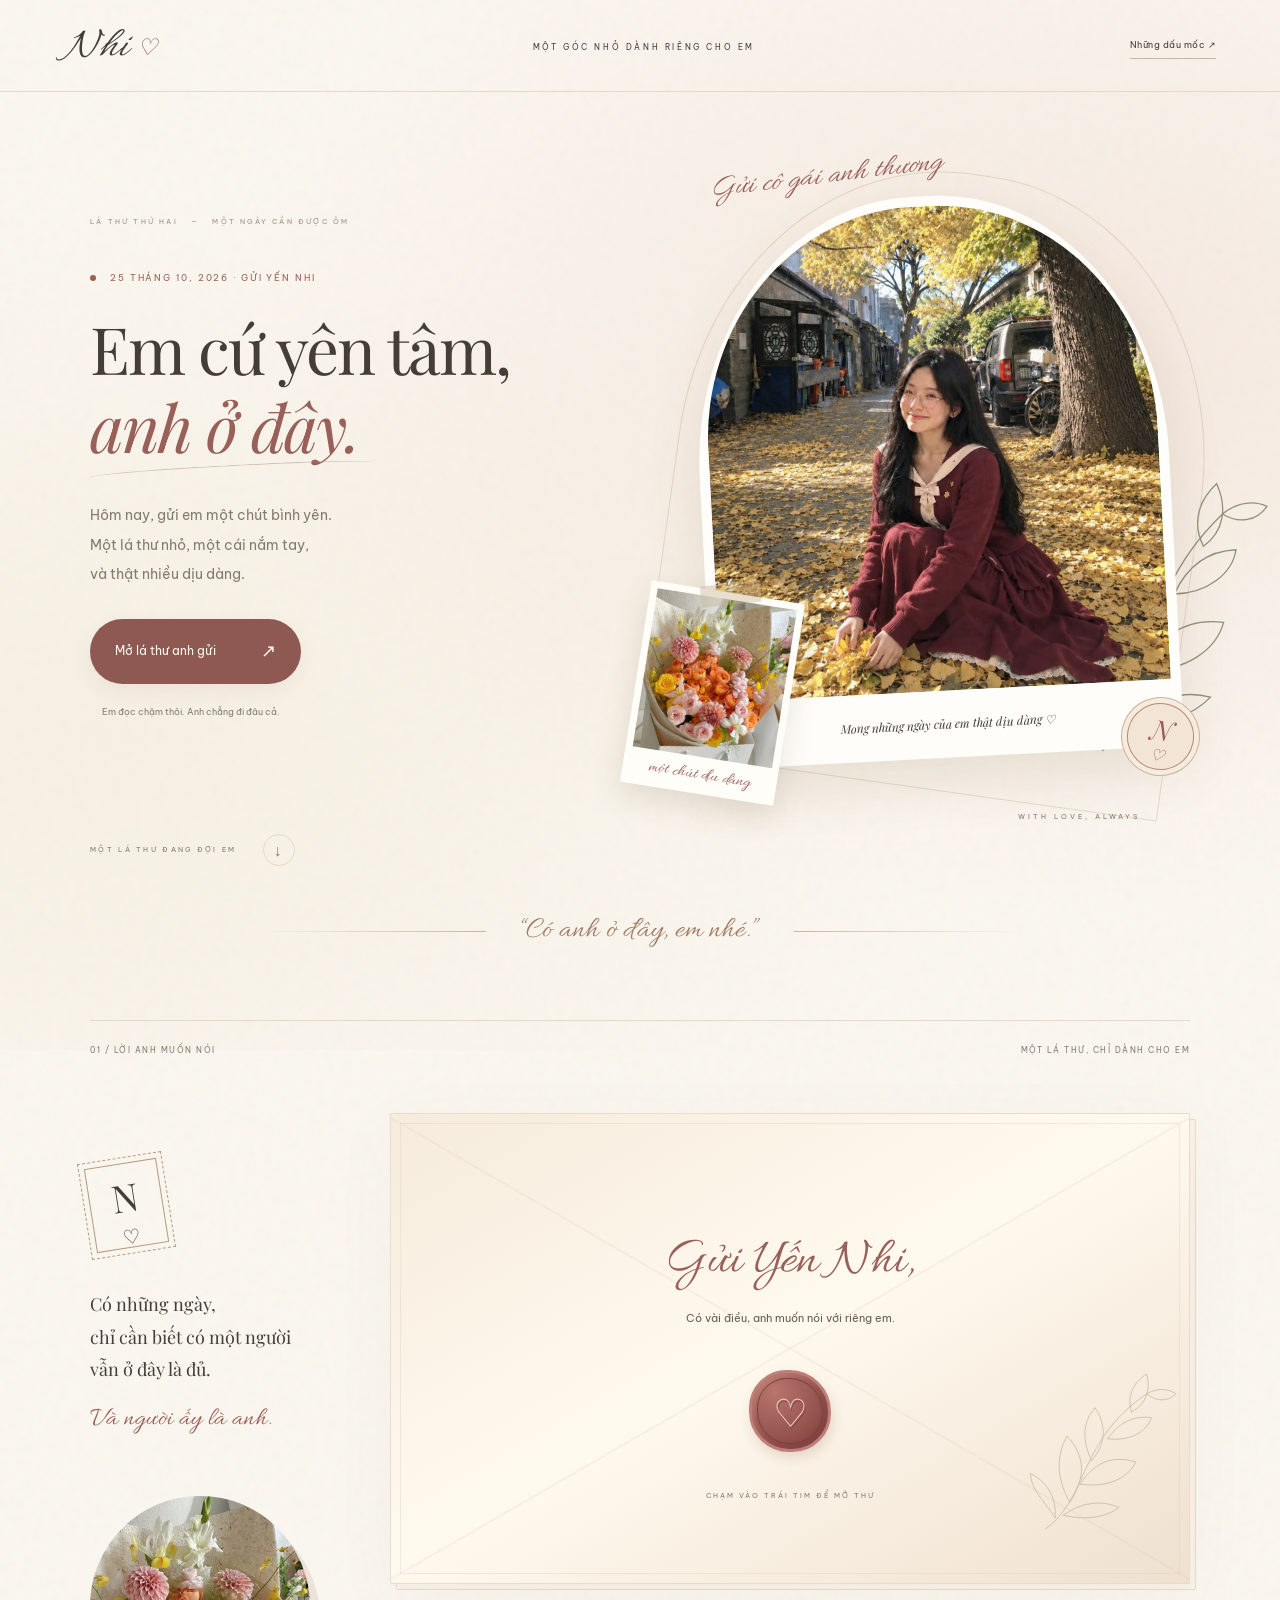
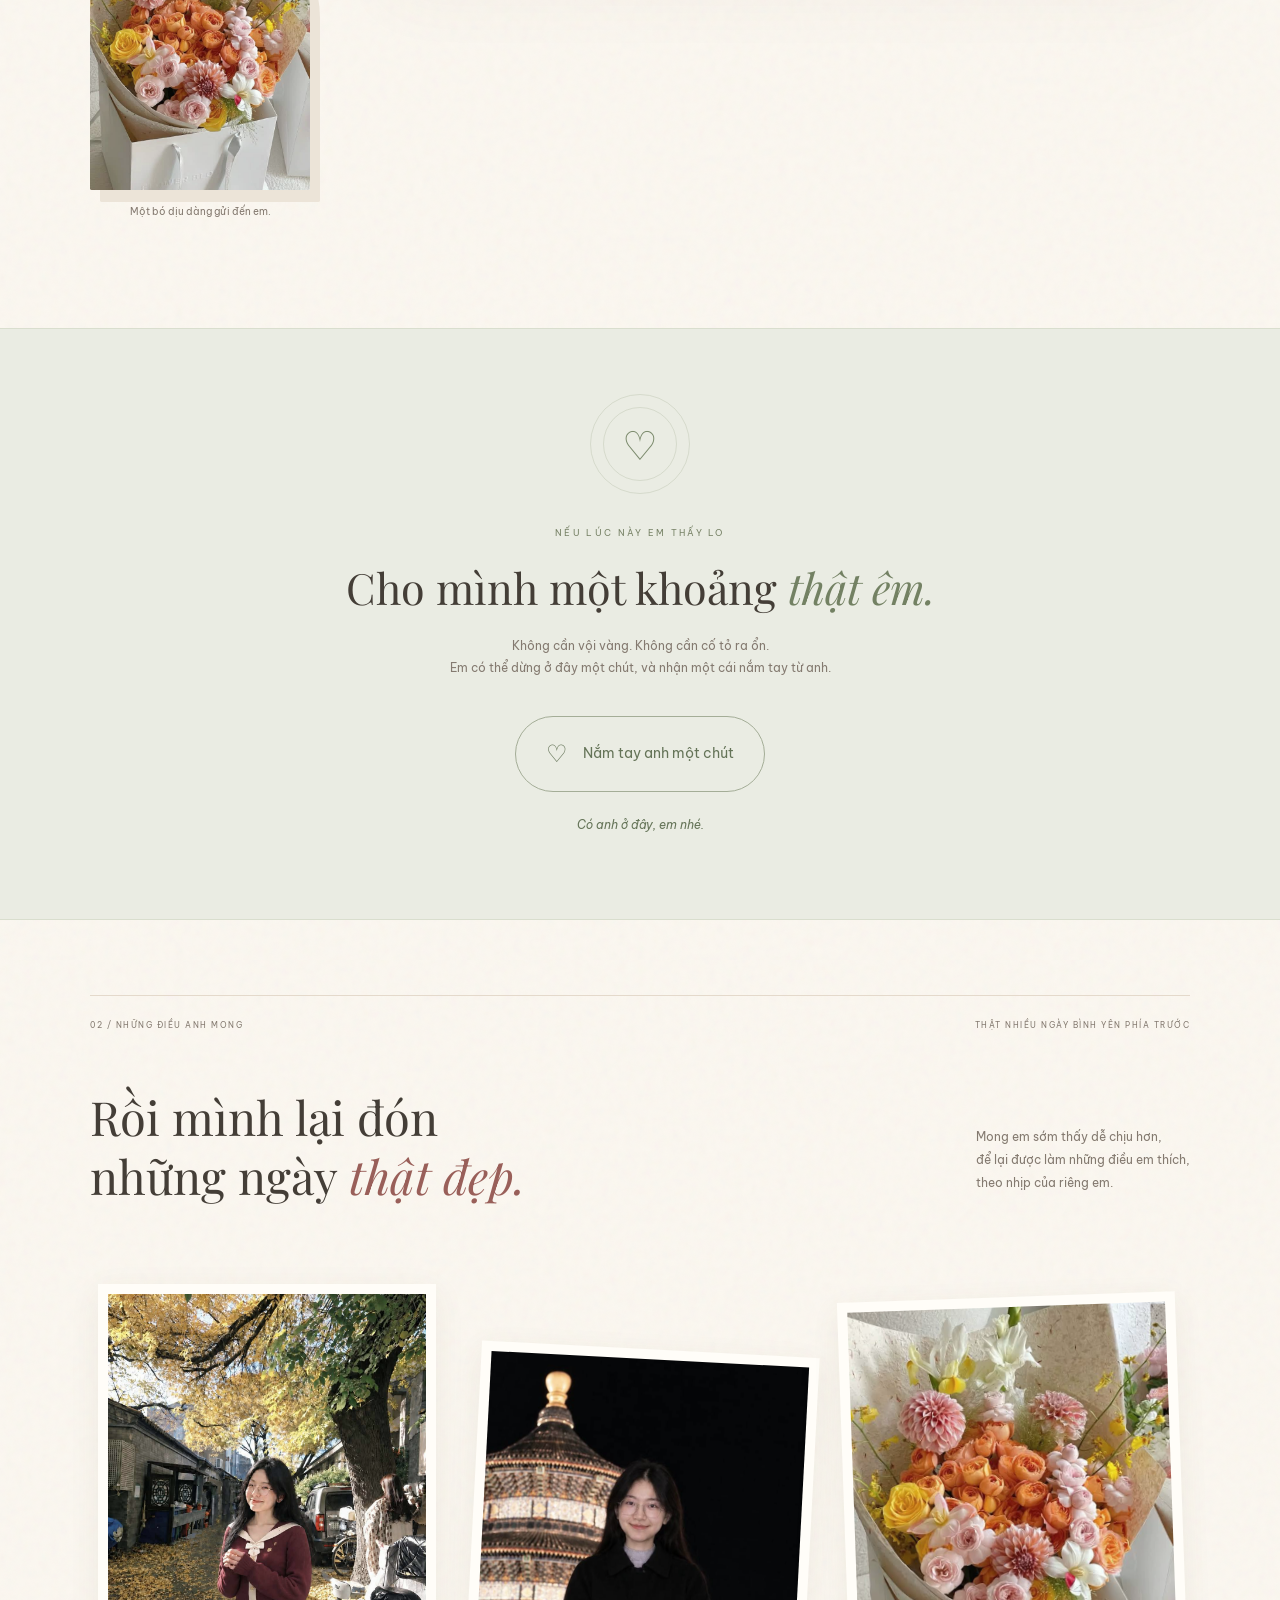
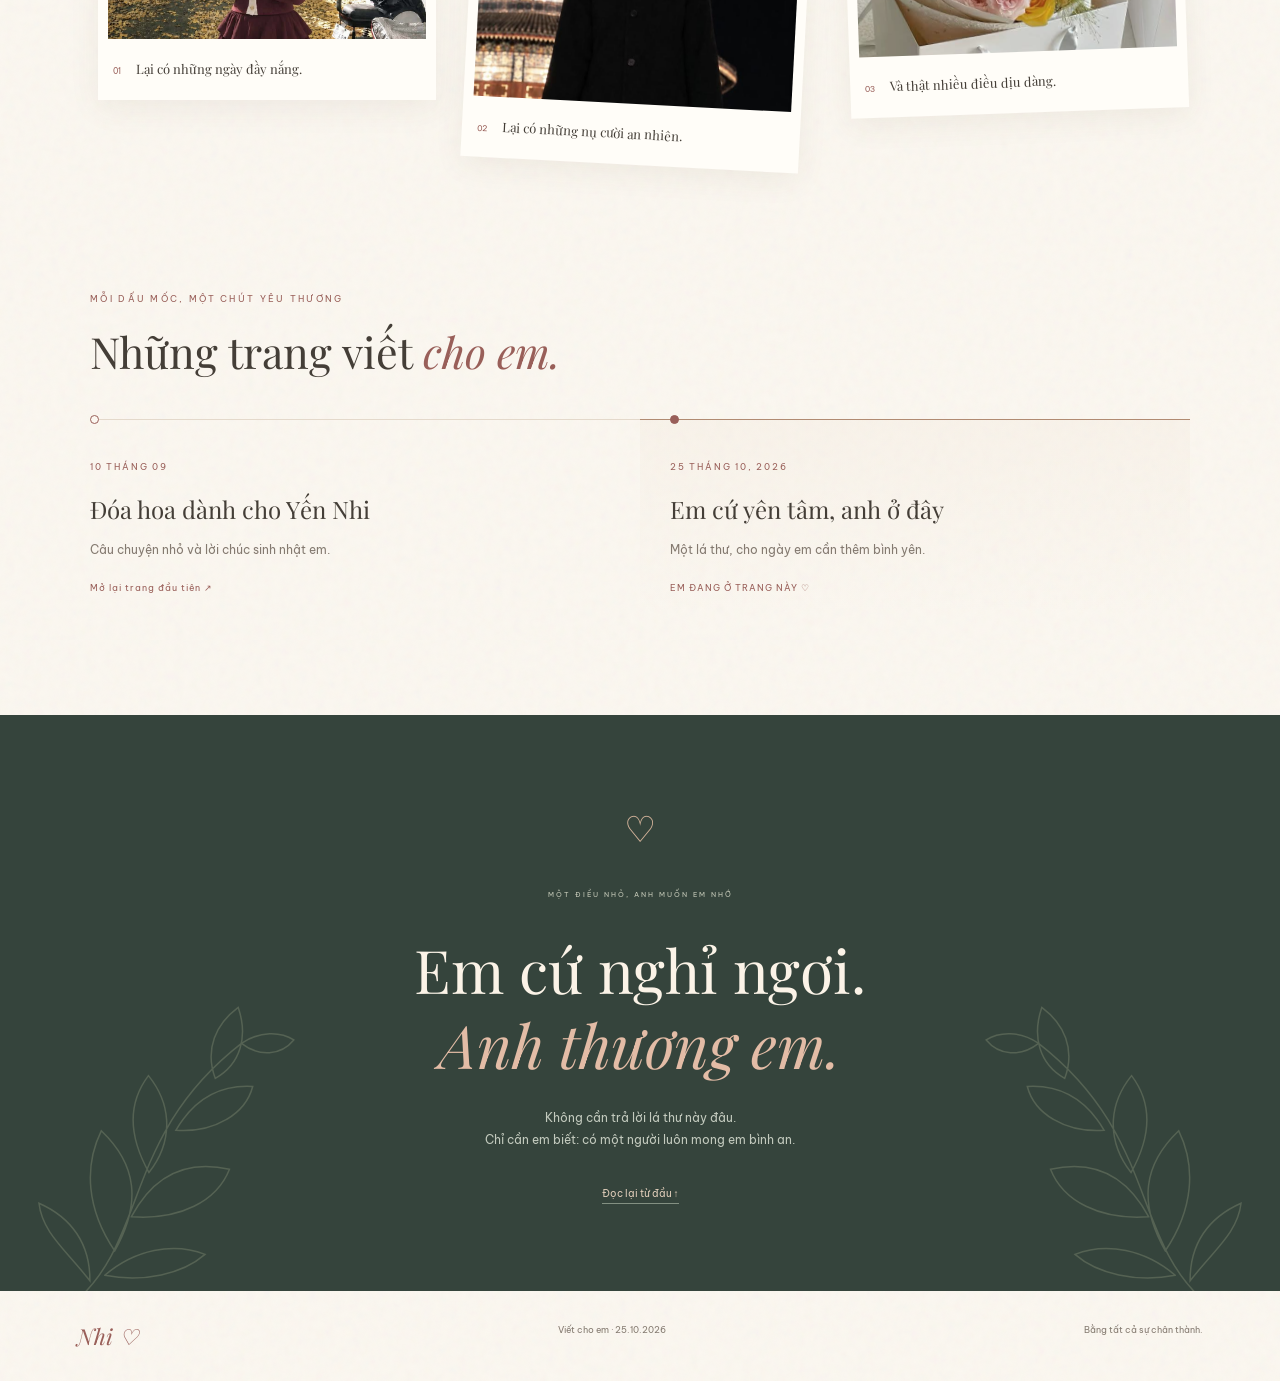
==== binh-yen.html @ 01900a94 "feat: add a comforting letter page for Yen Nhi" ====
<!doctype html>
<html lang="vi">
<head>
<meta charset="utf-8"><meta name="viewport" content="width=device-width, initial-scale=1">
<meta name="theme-color" content="#faf6ee">
<title>Em cứ yên tâm, anh ở đây · Gửi Yến Nhi</title>
<meta name="description" content="Một lá thư gửi Yến Nhi, ngày 25.10.2026. Em cứ nghỉ ngơi, mọi điều còn lại mình cùng đi qua nhé.">
<meta property="og:title" content="Gửi Yến Nhi — Em cứ yên tâm, anh ở đây">
<meta property="og:description" content="Một lá thư nhỏ, một cái nắm tay, và thật nhiều dịu dàng dành cho em.">
<meta property="og:image" content="https://nhimxu00.github.io/yennhixinhdep/assets/images/letter/flowers.jpg">
<link rel="icon" href="assets/images/favicon.ico">
<link rel="preconnect" href="https://fonts.googleapis.com"><link rel="preconnect" href="https://fonts.gstatic.com" crossorigin>
<link href="https://fonts.googleapis.com/css2?family=Be+Vietnam+Pro:wght@400;500;600&family=Allura&family=Playfair+Display:ital,wght@0,400;0,500;1,400;1,500&display=swap" rel="stylesheet">
<link rel="stylesheet" href="css/letter.css"><script src="js/letter.js" defer></script>
</head>
<body>
<svg class="botanical-library" xmlns="http://www.w3.org/2000/svg" aria-hidden="true"><defs><symbol id="botanical" viewBox="0 0 160 300"><g fill="none" stroke="currentColor" stroke-width="1.15" stroke-linecap="round"><path d="M72 290C100 220 45 160 92 55M81 240C47 222 30 194 29 164C65 174 82 198 81 240ZM80 211C114 196 132 170 129 144C96 153 80 175 80 211ZM76 175C48 157 37 135 41 110C69 122 81 147 76 175ZM79 137C106 125 120 101 115 80C91 91 80 111 79 137ZM87 88C69 72 68 51 77 32C94 48 99 69 87 88ZM92 55C100 40 114 33 126 34C123 49 109 58 92 55"/><path d="M75 269C49 257 26 254 13 235C40 233 62 244 75 269ZM83 260C112 251 135 231 143 210C117 213 94 232 83 260"/></g></symbol></defs></svg>
<div class="ambient-glow" aria-hidden="true"></div>
<a class="skip" href="#thu">Đến lá thư</a>
<div class="reading-progress" aria-hidden="true"><span id="progress"></span></div>
<header class="topbar"><a class="wordmark" href="index.html">Nhi <span>♡</span></a><span>MỘT GÓC NHỎ DÀNH RIÊNG CHO EM</span><a href="#hanh-trinh" class="chapter-link">Những dấu mốc ↗</a></header>
<main>
<section class="hero" aria-labelledby="hero-title">
<div class="hero-copy"><span class="edition">LÁ THƯ THỨ HAI <i>—</i> MỘT NGÀY CẦN ĐƯỢC ÔM</span><p class="eyebrow"><span></span> 25 THÁNG 10, 2026 · GỬI YẾN NHI</p><h1 id="hero-title">Em cứ yên tâm,<br><em>anh ở đây.</em></h1><p class="intro">Hôm nay, gửi em một chút bình yên.<br>Một lá thư nhỏ, một cái nắm tay,<br>và thật nhiều dịu dàng.</p><a class="button" href="#thu">Mở lá thư anh gửi <span aria-hidden="true">↗</span></a><p class="small-note">Em đọc chậm thôi. Anh chẳng đi đâu cả.</p></div>
<div class="hero-art"><svg class="hero-botanical" aria-hidden="true"><use href="#botanical"/></svg><div class="orbit" aria-hidden="true"></div><span class="handwritten art-note">Gửi cô gái anh thương</span><figure class="polaroid"><img src="assets/images/letter/sunshine.jpg" width="1137" height="1280" alt="Yến Nhi mỉm cười giữa mùa lá vàng" fetchpriority="high"><figcaption>Mong những ngày của em thật dịu dàng ♡</figcaption></figure><figure class="flower-photo"><img src="assets/images/letter/flowers.jpg" width="688" height="1174" alt="Một bó hoa ấm áp gửi em"><figcaption>một chút dịu dàng</figcaption></figure><span class="photo-seal" aria-hidden="true">N<span>♡</span></span><span class="little-date">WITH LOVE, ALWAYS</span></div>
<a href="#thu" class="scroll-hint">MỘT LÁ THƯ ĐANG ĐỢI EM <span>↓</span></a>
</section>
<div class="interlude" aria-hidden="true"><span></span><i>“Có anh ở đây, em nhé.”</i><span></span></div>
<section class="letter-section" id="thu" aria-labelledby="letter-title">
<div class="section-label"><span>01 / LỜI ANH MUỐN NÓI</span><span>MỘT LÁ THƯ, CHỈ DÀNH CHO EM</span></div>
<div class="letter-layout"><aside class="letter-aside"><div class="stamp" aria-hidden="true">N<span>♡</span></div><p>Có những ngày,<br>chỉ cần biết có một người<br>vẫn ở đây là đủ.</p><span class="handwritten">Và người ấy là anh.</span><img src="assets/images/letter/flowers.jpg" width="688" height="1174" loading="lazy" alt="Bó hoa hồng, cam và vàng dịu dàng dành cho Nhi"><p class="flower-caption">Một bó dịu dàng gửi đến em.</p></aside>
<article class="letter-paper" id="letter-paper">
<div class="envelope-invitation" id="envelope-invitation" hidden><span class="envelope-to">Gửi Yến Nhi,</span><p>Có vài điều, anh muốn nói với riêng em.</p><button class="wax-seal" id="open-letter" type="button" aria-expanded="false" aria-controls="letter-content"><span aria-hidden="true">♡</span><span class="sr-only">Mở lá thư dành cho em</span></button><span class="envelope-hint">CHẠM VÀO TRÁI TIM ĐỂ MỞ THƯ</span><svg class="envelope-sprig" aria-hidden="true"><use href="#botanical"/></svg></div>
<div id="letter-content"><div class="paper-top"><span>GỬI EM, VỚI TẤT CẢ DỊU DÀNG</span><time datetime="2026-10-25">25.10.2026</time></div><h2 id="letter-title">Yến Nhi của hôm nay,</h2>
<p>Anh biết hôm nay là một ngày không dễ với em. Trước ca phẫu thuật, có lẽ em có nhiều điều lo lắng, có những nỗi sợ chẳng biết phải nói ra thế nào. Anh viết vài dòng này, để em có một điều nho nhỏ mang theo: <strong>em không phải đi qua ngày hôm nay một mình.</strong></p>
<p>Ở bên anh, em không cần lúc nào cũng phải mạnh mẽ. Nếu lo thì cứ nói là em lo, nếu mệt thì cứ cho mình nghỉ một chút. Anh vẫn muốn lắng nghe cả những lúc em chẳng biết nói gì.</p>
<blockquote>Em chỉ cần là em thôi.<br>Phần ở bên em, cứ để anh.</blockquote>
<p>Anh mong ca phẫu thuật của em diễn ra thuận lợi, mong em được chăm sóc thật chu đáo, và mong từng ngày sau đó sẽ nhẹ nhàng hơn một chút. Anh không biết làm sao để lấy hết những lo lắng khỏi lòng em, nhưng anh muốn cùng em chia sẻ chúng, từng chút một.</p>
<p>Khi em tỉnh dậy và đọc được lá thư này, em không cần vội nhắn lại đâu. Cứ nghỉ ngơi trước đã. Anh sẵn lòng đợi một tin nhắn ngắn, một câu “em đây”, hay đợi đến lúc em đủ khỏe để kể anh nghe hôm nay thế nào.</p>
<p>Rồi những ngày hồi phục, mình cứ chậm rãi thôi em nhé. Hôm nào thấy dễ chịu hơn một chút, mình vui một chút. Hôm nào còn mệt, anh vẫn ở đây. Em không cần phải mau khỏe để làm ai yên lòng, cũng không cần đáp lại những lời này bằng bất kỳ điều gì.</p>
<p>Anh còn mong được nhìn thấy em cười, nghe em kể những chuyện nhỏ xíu, nghe em nói về một ngày bình thường. Chẳng cần điều gì lớn lao. Chỉ mong em bình an, được nghỉ ngơi, và được đối xử thật dịu dàng.</p>
<p class="last-line">Hôm nay, ngày mai, và cả những ngày em cần một người ở cạnh —<br><strong>anh vẫn ở đây, cùng em.</strong></p>
<div class="signature"><span>Gửi em một cái nắm tay thật ấm,</span><span class="handwritten">Anh ♡</span></div><div class="paper-bottom" aria-hidden="true">♡</div></div></article></div>
</section>
<section class="pause" aria-labelledby="pause-title"><div class="embrace-orbit" aria-hidden="true"><span>♡</span></div><span class="eyebrow">NẾU LÚC NÀY EM THẤY LO</span><h2 id="pause-title">Cho mình một khoảng <em>thật êm.</em></h2><p>Không cần vội vàng. Không cần cố tỏ ra ổn.<br>Em có thể dừng ở đây một chút, và nhận một cái nắm tay từ anh.</p><button class="hold-button" id="hold-hand" type="button" aria-controls="comfort-message"><span aria-hidden="true">♡</span> Nắm tay anh một chút</button><p class="comfort-message" id="comfort-message" role="status">Có anh ở đây, em nhé.</p></section>
<section class="memories" aria-labelledby="memories-title"><div class="section-label"><span>02 / NHỮNG ĐIỀU ANH MONG</span><span>THẬT NHIỀU NGÀY BÌNH YÊN PHÍA TRƯỚC</span></div><div class="memory-heading"><h2 id="memories-title">Rồi mình lại đón<br>những ngày <em>thật đẹp.</em></h2><p>Mong em sớm thấy dễ chịu hơn,<br>để lại được làm những điều em thích,<br>theo nhịp của riêng em.</p></div><div class="photo-grid"><figure><img src="assets/images/letter/autumn.jpg" width="1086" height="1222" loading="lazy" alt="Yến Nhi đứng dưới tán cây mùa thu"><figcaption><span>01</span> Lại có những ngày đầy nắng.</figcaption></figure><figure><img src="assets/images/letter/night.jpg" width="720" height="1280" loading="lazy" alt="Nụ cười của Yến Nhi trước ngôi đền sáng đèn về đêm"><figcaption><span>02</span> Lại có những nụ cười an nhiên.</figcaption></figure><figure><img src="assets/images/letter/flowers.jpg" width="688" height="1174" loading="lazy" alt="Những đóa hoa đủ màu trong nắng ấm"><figcaption><span>03</span> Và thật nhiều điều dịu dàng.</figcaption></figure></div></section>
<section class="journey" id="hanh-trinh" aria-labelledby="journey-title"><p class="eyebrow">MỖI DẤU MỐC, MỘT CHÚT YÊU THƯƠNG</p><h2 id="journey-title">Những trang viết <em>cho em.</em></h2><div class="timeline"><a href="index.html"><span class="timeline-dot"></span><span class="timeline-date">10 THÁNG 09</span><h3>Đóa hoa dành cho Yến Nhi</h3><p>Câu chuyện nhỏ và lời chúc sinh nhật em.</p><span class="timeline-action">Mở lại trang đầu tiên ↗</span></a><div class="current"><span class="timeline-dot"></span><time class="timeline-date" datetime="2026-10-25">25 THÁNG 10, 2026</time><h3>Em cứ yên tâm, anh ở đây</h3><p>Một lá thư, cho ngày em cần thêm bình yên.</p><span class="timeline-action">EM ĐANG Ở TRANG NÀY ♡</span></div></div></section>
<section class="closing"><svg class="closing-sprig closing-sprig--left" aria-hidden="true"><use href="#botanical"/></svg><svg class="closing-sprig closing-sprig--right" aria-hidden="true"><use href="#botanical"/></svg><span aria-hidden="true">♡</span><p class="eyebrow">MỘT ĐIỀU NHỎ, ANH MUỐN EM NHỚ</p><h2>Em cứ nghỉ ngơi.<br><em>Anh thương em.</em></h2><p>Không cần trả lời lá thư này đâu.<br>Chỉ cần em biết: có một người luôn mong em bình an.</p><a href="#hero-title">Đọc lại từ đầu ↑</a></section>
</main><footer><a href="index.html">Nhi ♡</a><span>Viết cho em · 25.10.2026</span><span>Bằng tất cả sự chân thành.</span></footer>
</body></html>
---- css/letter.css ----
:root{--paper:#faf6ee;--ink:#403d35;--muted:#827b70;--rose:#96604f;--line:#ded7ca;--serif:'Playfair Display',Georgia,serif;--sans:'Be Vietnam Pro',sans-serif}*{box-sizing:border-box}html{scroll-behavior:smooth;scroll-padding-top:35px}body{margin:0;background:var(--paper);color:var(--ink);font:14px/1.9 var(--sans);background-image:url("data:image/svg+xml,%3Csvg viewBox='0 0 180 180' xmlns='http://www.w3.org/2000/svg'%3E%3Cfilter id='n'%3E%3CfeTurbulence type='fractalNoise' baseFrequency='.8' numOctaves='3' stitchTiles='stitch'/%3E%3C/filter%3E%3Cpath fill='%23988668' opacity='.045' filter='url(%23n)' d='M0 0h180v180H0z'/%3E%3C/svg%3E")}a{color:inherit;text-decoration:none}button{font:inherit}a,button{-webkit-tap-highlight-color:transparent}a:focus-visible,button:focus-visible{outline:2px solid var(--rose);outline-offset:7px}::selection{background:#ead2c3}img{display:block;width:100%;height:auto}figure{margin:0}h1,h2,h3,p{margin-top:0}h1,h2,h3{font-family:var(--serif);font-weight:400;line-height:1.25}em{font-weight:400;color:var(--rose)}.reading-progress{height:3px;position:fixed;inset:0 0 auto;z-index:20}.reading-progress span{height:100%;display:block;background:var(--rose);width:0}.skip{position:fixed;top:-100px;background:white;padding:10px;z-index:30}.skip:focus{top:10px}.topbar{max-width:1320px;margin:auto;padding:24px 5%;display:flex;align-items:center;justify-content:space-between;border-bottom:1px solid var(--line)}.wordmark{font-family:var(--serif);font-size:29px;font-style:italic}.wordmark span{font-size:23px;color:var(--rose)}.topbar>span,.chapter-link{font-size:9px;letter-spacing:2px}.chapter-link{letter-spacing:.5px}.hero{max-width:1180px;margin:auto;min-height:760px;position:relative;display:grid;grid-template-columns:1.1fr 1fr;align-items:center;padding:60px 40px 110px;gap:60px}.eyebrow{font-size:9px;letter-spacing:2.3px;color:var(--rose);display:block}.eyebrow>span{width:6px;height:6px;background:var(--rose);border-radius:50%;display:inline-block;margin-right:10px}h1{font-size:clamp(45px,5.2vw,73px);line-height:1.23;letter-spacing:-2px;margin:25px 0}.intro{font-size:14px;color:var(--muted);line-height:2.1;margin-bottom:30px}.button{display:inline-flex;align-items:center;gap:38px;background:var(--rose);color:#fff8ee;padding:14px 23px;border-radius:2px;font-size:12px;transition:background .2s,transform .2s}.button:hover{background:#7b493b;transform:translateY(-3px)}.button span{font-size:18px}.small-note{font-size:10px;margin-top:17px;color:var(--muted)}.hero-art{position:relative;padding:15px 25px}.polaroid{padding:13px 13px 0;background:#fffdf8;box-shadow:0 15px 45px #5d452619;transform:rotate(5deg);position:relative}.polaroid:before{content:'';position:absolute;width:100px;height:29px;top:-12px;left:35%;background:#d8c6a66b;transform:rotate(-12deg);z-index:1}.polaroid img{height:405px;object-fit:cover;object-position:50% 42%}.polaroid figcaption{font-family:var(--serif);font-style:italic;font-size:13px;text-align:center;padding:20px 0}.handwritten{font-family:var(--serif);font-style:italic;color:var(--rose)}.art-note{position:absolute;top:-28px;left:0;transform:rotate(-7deg);font-size:18px}.orbit{position:absolute;border:1px solid #cbbba273;border-radius:50%;inset:-12px -20px -12px 0;transform:rotate(-22deg)}.flower-mark{position:absolute;bottom:15px;left:-9px;font:100px var(--serif);color:#a7794c}.little-date{position:absolute;right:0;bottom:-33px;font-size:9px;letter-spacing:2px;color:var(--muted)}.scroll-hint{position:absolute;bottom:29px;left:40px;font-size:8px;letter-spacing:2px;display:flex;align-items:center;gap:26px;color:var(--muted)}.scroll-hint span{font-size:22px}.letter-section,.memories,.journey{max-width:1180px;margin:auto;padding:65px 40px 85px}.section-label{display:flex;justify-content:space-between;border-top:1px solid var(--line);padding-top:20px;font-size:8px;letter-spacing:1.5px;color:var(--muted);margin-bottom:55px}.letter-layout{display:grid;grid-template-columns:240px 1fr;gap:65px}.letter-aside{padding:15px 0}.stamp{width:73px;height:85px;border:1px solid #b39c7f;outline:1px dashed #b39c7f;outline-offset:5px;text-align:center;font:38px var(--serif);padding-top:7px;transform:rotate(-9deg);margin:5px 0 40px}.stamp span{display:block;font-size:20px}.letter-aside>p{font:18px/1.8 var(--serif)}.letter-aside>.handwritten{font-size:15px}.letter-aside img{margin-top:60px;aspect-ratio:3/4;object-fit:cover;border-radius:120px 120px 2px 2px;filter:saturate(.8)}.letter-aside .flower-caption{font:10px var(--sans);color:var(--muted);text-align:center;margin-top:15px}.letter-paper{background:#fffdf8;padding:48px 52px 30px;box-shadow:0 8px 40px #65533b0a;border:1px solid #ece5d9;position:relative}.paper-top{display:flex;justify-content:space-between;font-size:7px;letter-spacing:1.4px;color:var(--muted);padding-bottom:28px;border-bottom:1px solid #eae2d5;margin-bottom:35px}.letter-paper h2{font-size:32px;color:var(--rose);font-style:italic;margin-bottom:30px}.letter-paper p{font-size:13px;line-height:2.25;margin-bottom:23px}.letter-paper strong{font-weight:500;color:#795344}.letter-paper blockquote{margin:35px -5px;font:italic 27px/1.65 var(--serif);color:var(--rose);border-left:2px solid #c4a88a;padding-left:24px}.last-line{margin-top:35px}.signature{text-align:right;margin-top:40px;font-size:10px}.signature .handwritten{display:block;font-size:37px;margin-top:10px}.paper-bottom{text-align:center;color:#b39570;font-size:24px;margin-top:25px}.pause{text-align:center;background:#eee9de;padding:85px 24px 70px;border-top:1px solid #e2d9ca;border-bottom:1px solid #e2d9ca}.pause h2{font-size:42px;margin:20px 0}.pause>p{color:var(--muted);font-size:12px}.hold-button{margin:24px 0 10px;background:transparent;border:1px solid #b3947d;border-radius:50px;padding:14px 26px;color:var(--rose);cursor:pointer;transition:background .3s,transform .3s}.hold-button:hover,.hold-button.held{background:#e1d3c2;transform:translateY(-2px)}.hold-button span{font-size:24px;vertical-align:middle;margin-right:12px}.pause .comfort-message{min-height:30px;color:var(--rose);font-style:italic}.memory-heading{display:flex;justify-content:space-between;align-items:center;margin-bottom:40px}.memory-heading h2,.journey h2{font-size:43px}.memory-heading p{font-size:12px;color:var(--muted)}.photo-grid{display:grid;grid-template-columns:1fr 1fr 1fr;gap:25px}.photo-grid figure:nth-child(2){margin-top:55px}.photo-grid img{height:360px;object-fit:cover;object-position:50% 40%;filter:saturate(.85)}.photo-grid figcaption{font-family:var(--serif);font-size:14px;margin-top:18px}.photo-grid figcaption span{font:9px var(--sans);color:var(--rose);margin-right:12px}.journey{padding-top:25px}.journey>h2{margin:18px 0 40px}.timeline{display:grid;grid-template-columns:1fr 1fr;gap:40px}.timeline>a,.timeline>.current{position:relative;border-top:1px solid var(--line);padding:32px 0 15px}.timeline-dot{position:absolute;top:-5px;left:0;width:9px;height:9px;border:1px solid var(--rose);background:var(--paper);border-radius:50%}.current .timeline-dot{background:var(--rose)}.timeline-date{font-size:9px;letter-spacing:1.8px;color:var(--rose)}.timeline h3{font-size:25px;margin:15px 0}.timeline p{font-size:12px;color:var(--muted)}.timeline-action{font-size:9px;letter-spacing:1px;color:var(--rose)}.closing{text-align:center;padding:70px 20px 90px;background:#f0e7df}.closing>span{color:var(--rose);font-size:42px}.closing h2{font-size:52px;margin:20px 0}.closing p{font-size:12px;color:var(--muted)}.closing a{display:inline-block;font-size:10px;border-bottom:1px solid #b99d8c;margin-top:20px}footer{display:flex;justify-content:space-between;padding:25px 6%;font-size:9px;color:var(--muted)}footer>a{font:italic 22px var(--serif);color:var(--rose)}@media(min-width:1500px){.hero{min-height:820px}}@media(max-width:800px){.topbar>span{display:none}.hero{gap:20px;padding:60px 26px 90px;min-height:650px}.hero-art{padding:15px}.polaroid img{height:320px}.polaroid figcaption{font-size:10px}.art-note{font-size:13px}.letter-section,.memories,.journey{padding:50px 26px}.letter-layout{grid-template-columns:150px 1fr;gap:25px}.letter-paper{padding:30px 25px}.letter-aside>p{font-size:15px}.paper-top{font-size:6px;gap:10px}.photo-grid{gap:15px}.photo-grid img{height:270px}.memory-heading h2,.journey h2{font-size:34px}.section-label span:last-child{display:none}}@media(max-width:560px){.topbar{padding:17px 24px}.chapter-link{font-size:9px}.hero{grid-template-columns:1fr;gap:50px;padding:45px 28px 85px}.hero h1{font-size:49px;letter-spacing:-1.8px}.hero .eyebrow{font-size:8px;letter-spacing:1.6px}.intro{font-size:13px}.hero-art{max-width:330px;width:90%;margin:10px auto 30px}.polaroid img{height:310px}.art-note{font-size:15px}.scroll-hint{left:28px;bottom:17px}.letter-section,.memories,.journey{padding:40px 21px}.section-label{margin-bottom:30px}.letter-layout{display:block}.letter-aside{display:none}.letter-paper{padding:28px 23px}.letter-paper h2{font-size:28px}.letter-paper p{font-size:12px}.letter-paper blockquote{font-size:24px;padding-left:18px}.paper-top{font-size:6px;letter-spacing:.8px}.pause{padding:60px 24px 45px}.pause h2{font-size:33px}.pause>p{font-size:11px}.memory-heading{display:block}.memory-heading h2{font-size:36px}.memory-heading p{margin-top:22px}.photo-grid{grid-template-columns:1fr 1fr;gap:15px}.photo-grid img{height:240px}.photo-grid figure:nth-child(2){margin-top:40px}.photo-grid figure:last-child{grid-column:1/-1;width:65%;margin:15px auto 0}.photo-grid figure:last-child img{height:285px}.photo-grid figcaption{font-size:12px;line-height:1.8}.photo-grid figcaption span{display:block}.timeline{grid-template-columns:1fr;gap:22px}.timeline h3{font-size:23px}.journey h2{font-size:34px}.closing h2{font-size:44px}.closing{padding:50px 24px 65px}footer{align-items:center;gap:15px;flex-wrap:wrap}footer>span:last-child{display:none}}@media(prefers-reduced-motion:reduce){html{scroll-behavior:auto}*,*:before,*:after{transition:none!important;animation:none!important}}

/* Keep the letter comfortable to read, including on a small phone. */
.letter-paper p { font-size: 14px; line-height: 2.1; }
@media (max-width: 560px) {
  .letter-paper { padding: 28px 20px; }
  .letter-paper p { font-size: 14px; line-height: 2; }
}
@media (max-width: 360px) {
  .hero h1 { font-size: 42px; }
  .hero { padding-left: 23px; padding-right: 23px; }
  .hero-art { width: 85%; }
  .polaroid img { height: 270px; }
}
/* Contain the decorative orbit without adding horizontal scrolling. */
.hero { overflow: hidden; overflow: clip; }

/* A keepsake: warm paper, pressed botanicals and a rose wax seal. */
:root {
  --paper: #fbf7f0;
  --ink: #443e37;
  --rose: #995f59;
  --muted: #847a70;
  --line: #e4d9cb;
}
body { position: relative; }
[hidden] { display: none !important; }
.botanical-library { position: absolute; width: 0; height: 0; overflow: hidden; }
.sr-only { position: absolute; width: 1px; height: 1px; padding: 0; margin: -1px; overflow: hidden; clip-path: inset(50%); white-space: nowrap; border: 0; }
.ambient-glow { position: absolute; inset: 0 0 auto; height: 1050px; z-index: -1; pointer-events: none; background: radial-gradient(ellipse at 82% 35%, #eacfc260, transparent 55%), radial-gradient(ellipse at 8% 70%, #e9dfc34a, transparent 50%); }
.topbar { padding-top: 26px; padding-bottom: 22px; }
.wordmark { font-family: 'Allura', var(--serif); font-size: 43px; line-height: 1; }
.topbar > span { letter-spacing: 2.6px; font-size: 8px; }
.chapter-link { border-bottom: 1px solid #c8b6a4; padding-bottom: 4px; }
.hero { min-height: 820px; padding-top: 80px; padding-bottom: 140px; gap: 70px; overflow: visible; }
.hero-copy { position: relative; z-index: 2; }
.edition { display: block; font-size: 7px; letter-spacing: 2.2px; color: #a28c7e; margin-bottom: 40px; }
.edition i { margin: 0 9px; }
.hero .eyebrow { letter-spacing: 1.9px; font-size: 9px; }
h1 { font-size: clamp(49px, 5.1vw, 73px); margin: 23px 0 27px; line-height: 1.2; }
h1 em { display: inline-block; position: relative; }
h1 em::after { content: ''; display: block; position: absolute; height: 9px; left: 0; right: -15px; bottom: -10px; border-top: 1px solid #b88e7680; border-radius: 50%; transform: rotate(-3deg); }
.intro { margin-top: 36px; }
.button { background: #8e5953; padding: 15px 25px; gap: 45px; border-radius: 40px; box-shadow: 0 7px 20px #8e595315; }
.small-note { margin-left: 12px; margin-top: 19px; font-size: 9px; }
.hero-art { padding: 0 20px 0 0; margin-top: 10px; isolation: isolate; }
.orbit { inset: -24px -12px -30px -25px; border-radius: 48% 48% 2px 2px; transform: rotate(8deg); border-color: #ba9f7a50; }
.polaroid { transform: rotate(-3deg); padding: 10px 10px 0; border-radius: 48% 48% 3px 3px; box-shadow: 0 20px 55px #6d4c2920; background: #fffdf9; }
.polaroid::before { display: none; }
.polaroid img { height: 485px; object-position: 50% 45%; border-radius: 48% 48% 1px 1px; }
.polaroid figcaption { padding: 22px 6px; font-size: 12px; }
.art-note { font-family: 'Allura', var(--serif); font-size: 30px; top: -47px; left: 10px; transform: rotate(-7deg); z-index: 3; }
.hero-botanical { position: absolute; width: 180px; height: 340px; right: -70px; bottom: -20px; color: #8c9476; transform: rotate(22deg); z-index: -1; }
.flower-photo { position: absolute; width: 155px; left: -65px; bottom: -37px; transform: rotate(9deg); background: #fffdf8; padding: 7px 7px 0; box-shadow: 0 12px 30px #65472a24; z-index: 3; }
.flower-photo::before { content: ''; position: absolute; width: 60px; height: 21px; top: -9px; left: 50px; background: #c2af8e65; transform: rotate(-15deg); }
.flower-photo img { height: 160px; object-fit: cover; object-position: center 35%; }
.flower-photo figcaption { font: 17px 'Allura', var(--serif); color: var(--rose); text-align: center; padding: 7px 0 8px; }
.photo-seal { position: absolute; right: -4px; bottom: -12px; z-index: 4; width: 67px; height: 67px; border: 1px solid #b78976; border-radius: 50%; background: #f2e5d5; box-shadow: 0 0 0 5px #f5ebde, 0 0 0 6px #ccb19b; font: italic 27px var(--serif); text-align: center; padding-top: 7px; color: var(--rose); transform: rotate(12deg); }
.photo-seal span { display: block; font-size: 16px; line-height: 1; }
.little-date { right: 50px; bottom: -65px; font-size: 7px; letter-spacing: 3px; }
.scroll-hint { bottom: 46px; font-size: 7px; letter-spacing: 2.3px; }
.scroll-hint span { width: 32px; height: 32px; border: 1px solid var(--line); border-radius: 50%; text-align: center; font-size: 16px; line-height: 30px; }
.interlude { max-width: 820px; display: flex; align-items: center; gap: 35px; margin: 0 auto 25px; padding: 0 30px; color: #a17d68; }
.interlude span { height: 1px; flex: 1; background: linear-gradient(90deg, transparent, #c9b6a0); }
.interlude span:last-child { transform: rotate(180deg); }
.interlude i { font: 30px 'Allura', var(--serif); white-space: nowrap; }
.letter-section { padding-top: 45px; }
.section-label { font-size: 8px; padding-top: 22px; }
.letter-layout { grid-template-columns: 220px minmax(0, 1fr); gap: 80px; }
.letter-aside { padding-top: 45px; }
.letter-aside > .handwritten { font: 26px 'Allura', var(--serif); }
.letter-aside img { box-shadow: 10px 12px 0 #eee4d5; }
.letter-paper { padding: 55px 60px 38px; border-color: #e8ddcd; background: linear-gradient(110deg, #fffef9, #fffaf2); box-shadow: 0 15px 65px #65533b0c, 6px 6px 0 -1px #f9f2e8, 6px 6px 0 0 #e6dcca; border-radius: 2px; }
.letter-paper::before { content: ''; position: absolute; inset: 9px; border: 1px solid #dcd0bd65; pointer-events: none; }
.letter-paper h2 { font: 45px/1.4 'Allura', var(--serif); margin-bottom: 25px; }
.paper-top { font-size: 7px; margin-bottom: 32px; }
.letter-paper p { line-height: 2.2; color: #655c52; }
.letter-paper blockquote { padding: 20px 0 20px 28px; margin: 35px 0; font-size: 29px; border-left: 1px solid #b9957b; background: linear-gradient(90deg, #f1e4d333, transparent); }
.signature .handwritten { font: 55px/1.5 'Allura', var(--serif); }
.paper-bottom { color: #b98d78; font-size: 20px; }
.envelope-invitation { text-align: center; padding: 60px 10px 38px; position: relative; isolation: isolate; }
.envelope-to { font: 52px 'Allura', var(--serif); color: var(--rose); }
.envelope-invitation > p { font-size: 11px; margin-top: 12px; }
.wax-seal { position: relative; display: block; margin: 40px auto 28px; width: 82px; height: 82px; border: 3px solid #bd7f77; outline: 1px solid #7b403c; outline-offset: -9px; border-radius: 46% 51% 47% 49%; color: #f7d4c6; background: radial-gradient(circle at 30% 25%, #b8756d, #8d4c48 72%); box-shadow: 2px 6px 12px #71382d26, inset 2px 2px 5px #f1baa04d, inset -3px -3px 7px #622c3459; cursor: pointer; transition: transform .3s; }
.wax-seal > span:first-child { font: 39px var(--serif); text-shadow: 1px 2px #5c2e3a75; }
.wax-seal:hover { transform: rotate(-8deg) scale(1.08); }
.envelope-hint { font-size: 7px; letter-spacing: 2px; color: var(--muted); }
.envelope-sprig { position: absolute; right: -32px; bottom: -12px; width: 115px; height: 220px; color: #9d9c7b; opacity: .5; transform: rotate(32deg); z-index: -1; }
.letter-paper.is-sealed { align-self: start; background: linear-gradient(150deg, #f6ebdc, #fff9ee 48%, #efe0cf); }
.letter-paper.is-sealed::after { content: ''; position: absolute; inset: 0; pointer-events: none; background: linear-gradient(30deg, transparent 49.8%, #cdb9a02b 50%, transparent 50.2%), linear-gradient(-30deg, transparent 49.8%, #cdb9a02b 50%, transparent 50.2%); }
.letter-paper.is-open #letter-content { animation: unfold .8s ease both; }
@keyframes unfold { from { opacity: 0; transform: translateY(18px); } to { opacity: 1; transform: translateY(0); } }
.pause { position: relative; overflow: hidden; background: #eaece3; border-color: #d9dece; padding-top: 65px; padding-bottom: 60px; }
.embrace-orbit { display: grid; place-items: center; width: 100px; height: 100px; margin: 0 auto 30px; position: relative; }
.embrace-orbit::before, .embrace-orbit::after { content: ''; position: absolute; inset: 0; border: 1px solid #a1ad924a; border-radius: 50%; animation: gentle-ring 6s ease-in-out infinite; }
.embrace-orbit::after { inset: 13px; animation-delay: -3s; }
.embrace-orbit span { color: #7a896b; font: 40px var(--serif); }
@keyframes gentle-ring { 50% { transform: scale(1.12); opacity: .45; } }
.pause .eyebrow { color: #788367; }
.pause h2 { font-size: 43px; }
.pause h2 em { color: #738163; }
.hold-button { color: #657458; border-color: #a4ad97; min-width: 250px; }
.hold-button:hover, .hold-button.held { background: #dce3d2; }
.pause .comfort-message { color: #657458; max-width: 460px; min-height: 45px; margin: 12px auto 0; }
.memory-heading h2 { font-size: 47px; }
.photo-grid { gap: 35px; padding: 0 8px; align-items: start; }
.photo-grid figure { padding: 10px 10px 18px; background: #fffdf8; box-shadow: 0 8px 30px #5b432b12; transform: rotate(-3deg); transition: transform .5s; }
.photo-grid figure:nth-child(2) { transform: rotate(3deg); margin-top: 65px; }
.photo-grid figure:nth-child(3) { transform: rotate(-2deg); margin-top: 13px; }
.photo-grid figure:hover { transform: translateY(-7px) rotate(0); }
.photo-grid img { height: 345px; }
.photo-grid figcaption { padding: 0 5px; font-size: 13px; }
.photo-grid figcaption span { font-size: 8px; }
.memories { padding-top: 75px; padding-bottom: 100px; }
.journey { padding-bottom: 100px; }
.timeline { gap: 0; }
.timeline > a, .timeline > .current { padding-right: 24px; }
.timeline > .current { border-color: #b18b72; padding-left: 30px; background: linear-gradient(180deg, #eee0d133, transparent); }
.timeline > .current .timeline-dot { left: 30px; }
.timeline h3 { font-size: 24px; }
.closing { background: #35443c; color: #fbf3e7; position: relative; overflow: hidden; padding: 80px 24px 85px; }
.closing > span { color: #d5b49b; font-size: 36px; }
.closing > .eyebrow { margin-top: 25px; font-size: 7px; letter-spacing: 2px; color: #c5c9b8; }
.closing h2 { font-size: 60px; margin: 30px 0 25px; }
.closing h2 em { color: #e3bca6; }
.closing p { color: #c3cabe; }
.closing a { color: #e1ceba; border-color: #839082; }
.closing-sprig { position: absolute; width: 210px; height: 400px; bottom: -55px; color: #b2bc9640; pointer-events: none; }
.closing-sprig--left { left: 5%; transform: rotate(28deg); }
.closing-sprig--right { right: 5%; transform: rotate(-28deg) scaleX(-1); }
footer { padding-top: 30px; padding-bottom: 30px; }
.reveal-pending { opacity: 0; transform: translateY(22px); transition: opacity .8s ease, transform .8s ease; }
.reveal-pending.is-visible { opacity: 1; transform: none; }
@media (max-width: 1000px) {
  .hero { gap: 35px; padding-left: 35px; padding-right: 55px; min-height: 750px; }
  .polaroid img { height: 420px; }
  .flower-photo { width: 130px; left: -30px; }
  .flower-photo img { height: 135px; }
  .letter-layout { gap: 40px; grid-template-columns: 175px minmax(0, 1fr); }
  .letter-paper { padding: 40px 36px 30px; }
  .photo-grid { gap: 20px; }
  .photo-grid img { height: 290px; }
}
@media (max-width: 800px) {
  .hero { padding-left: 26px; padding-right: 35px; }
  h1 { font-size: 48px; }
  .polaroid img { height: 370px; }
  .hero-botanical { right: -30px; width: 130px; }
  .edition { letter-spacing: 1.5px; font-size: 6px; }
  .flower-photo { width: 110px; bottom: -25px; }
  .flower-photo img { height: 120px; }
  .polaroid figcaption { font-size: 9px; }
  .photo-seal { width: 53px; height: 53px; font-size: 22px; bottom: -8px; }
  .photo-seal span { font-size: 12px; }
  .letter-layout { grid-template-columns: 140px minmax(0, 1fr); gap: 30px; }
  .letter-paper { padding: 35px 28px 26px; }
  .letter-paper h2 { font-size: 39px; }
  .letter-paper blockquote { font-size: 25px; padding-left: 20px; }
  .memory-heading h2 { font-size: 39px; }
  .photo-grid img { height: 250px; }
  .closing-sprig--left { left: -70px; }
  .closing-sprig--right { right: -70px; }
}
@media (max-width: 560px) {
  .topbar { padding: 21px 25px; }
  .wordmark { font-size: 39px; }
  .hero { padding: 37px 27px 75px; gap: 60px; overflow: hidden; overflow: clip; }
  .edition { margin-bottom: 26px; font-size: 6px; letter-spacing: 1.6px; }
  .hero .eyebrow { font-size: 7px; letter-spacing: 1.6px; }
  .hero h1 { font-size: 49px; line-height: 1.21; margin-top: 23px; }
  .intro { margin-top: 32px; font-size: 13px; }
  .small-note { font-size: 9px; }
  .hero-art { width: 85%; max-width: 310px; padding: 0 7px 0 0; margin: 8px auto 70px; }
  .polaroid img { height: 360px; }
  .polaroid figcaption { font-size: 9px; padding: 19px 3px; }
  .art-note { font-size: 27px; top: -39px; left: 10px; }
  .flower-photo { width: 114px; left: -30px; bottom: -32px; }
  .flower-photo img { height: 122px; }
  .flower-photo figcaption { font-size: 15px; }
  .hero-botanical { width: 120px; right: -45px; bottom: -10px; height: 245px; }
  .photo-seal { right: -7px; bottom: -10px; }
  .little-date { bottom: -56px; right: 6px; font-size: 6px; letter-spacing: 2.1px; }
  .scroll-hint { bottom: 20px; left: 27px; font-size: 6px; }
  .interlude { gap: 18px; margin: 5px auto 20px; }
  .interlude i { font-size: 26px; }
  .letter-section { padding: 25px 19px 55px; }
  .letter-layout { display: block; }
  .letter-paper { padding: 32px 25px 26px; }
  .letter-paper h2 { font-size: 39px; }
  .paper-top { font-size: 6px; letter-spacing: .7px; }
  .letter-paper p { font-size: 14px; line-height: 2.05; }
  .letter-paper blockquote { font-size: 24px; padding: 15px 0 15px 17px; margin: 30px 0; }
  .signature { font-size: 9px; }
  .signature .handwritten { font-size: 49px; }
  .envelope-invitation { padding: 43px 0 35px; }
  .envelope-to { font-size: 45px; }
  .envelope-invitation > p { font-size: 11px; }
  .envelope-hint { font-size: 6px; letter-spacing: 1.4px; }
  .envelope-sprig { right: -15px; width: 85px; bottom: -26px; }
  .pause { padding: 50px 25px 40px; }
  .embrace-orbit { width: 80px; height: 80px; margin-bottom: 25px; }
  .embrace-orbit span { font-size: 32px; }
  .pause h2 { font-size: 34px; }
  .pause > p { font-size: 12px; }
  .pause .comfort-message { min-height: 70px; font-size: 12px; }
  .memories { padding: 50px 23px 65px; overflow: hidden; overflow: clip; }
  .memory-heading h2 { font-size: 37px; }
  .photo-grid { gap: 18px; padding: 0; }
  .photo-grid figure { padding: 6px 6px 14px; }
  .photo-grid figure:nth-child(2) { margin-top: 40px; }
  .photo-grid figure:nth-child(3) { width: 67%; margin-top: 18px; transform: rotate(-4deg); }
  .photo-grid img { height: 215px; }
  .photo-grid figure:last-child img { height: 260px; }
  .photo-grid figcaption { font-size: 11px; margin-top: 11px; padding: 0 3px; }
  .photo-grid figcaption span { display: inline; font-size: 7px; margin-right: 5px; }
  .journey { padding: 25px 25px 55px; }
  .journey h2 { font-size: 34px; }
  .timeline { gap: 20px; }
  .timeline > .current { padding-left: 20px; }
  .timeline > .current .timeline-dot { left: 20px; }
  .closing { padding: 55px 24px 65px; }
  .closing h2 { font-size: 47px; }
  .closing p { font-size: 11px; }
  .closing-sprig { width: 130px; height: 290px; opacity: .6; }
  .closing-sprig--left { left: -55px; }
  .closing-sprig--right { right: -55px; }
}
@media (max-width: 360px) {
  .hero { padding-left: 23px; padding-right: 23px; }
  .hero h1 { font-size: 42px; }
  .edition { font-size: 5px; }
  .polaroid img { height: 305px; }
  .flower-photo { width: 97px; left: -23px; }
  .flower-photo img { height: 105px; }
  .polaroid figcaption { font-size: 8px; }
  .letter-paper { padding-left: 21px; padding-right: 21px; }
  .letter-paper h2 { font-size: 35px; }
  .letter-paper blockquote { font-size: 22px; }
  .photo-grid img { height: 185px; }
}
@media (prefers-reduced-motion: reduce) {
  .reveal-pending { opacity: 1; transform: none; }
  .letter-paper.is-open #letter-content { animation: none; }
}
@media print {
  .envelope-invitation, .pause, .reading-progress { display: none !important; }
  #letter-content[hidden] { display: block !important; }
  .reveal-pending { opacity: 1; transform: none; }
}

/* Keep the pressed sprig inside its envelope on narrow screens. */
.letter-paper { overflow: hidden; }
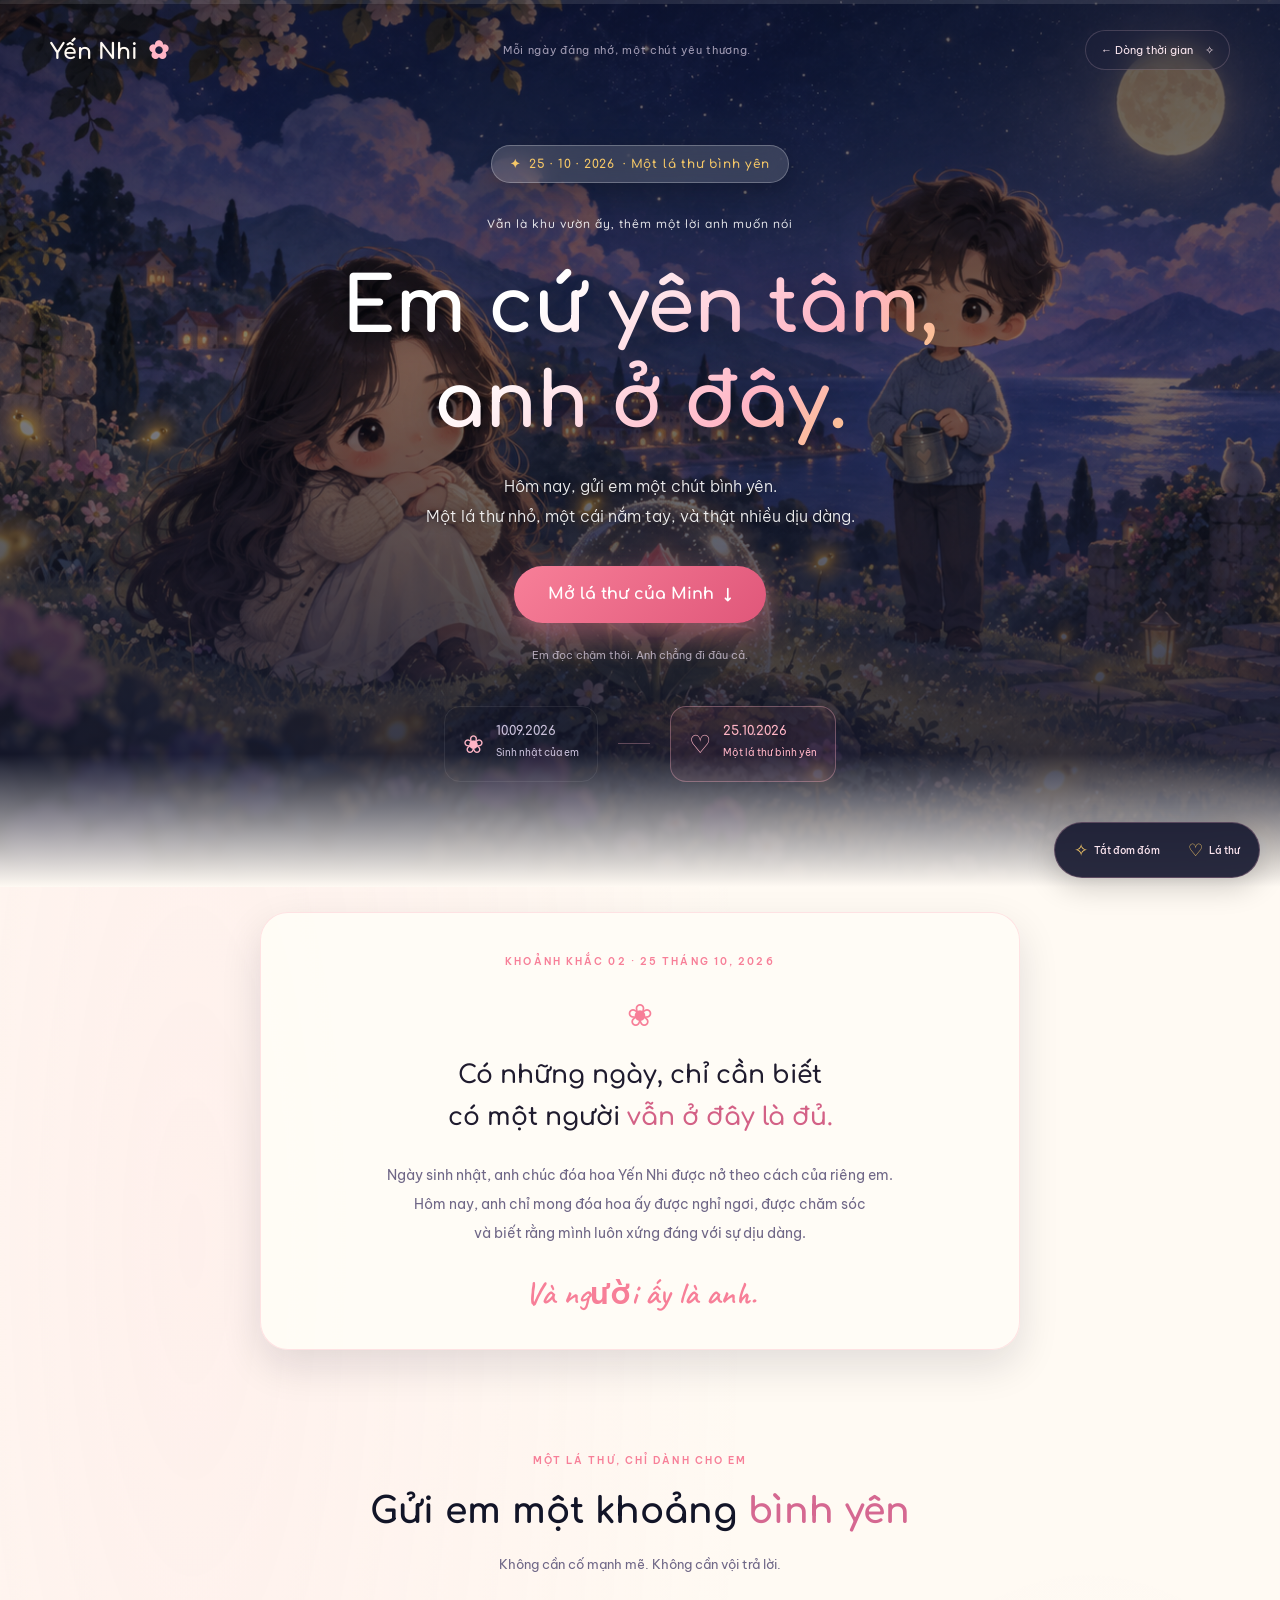
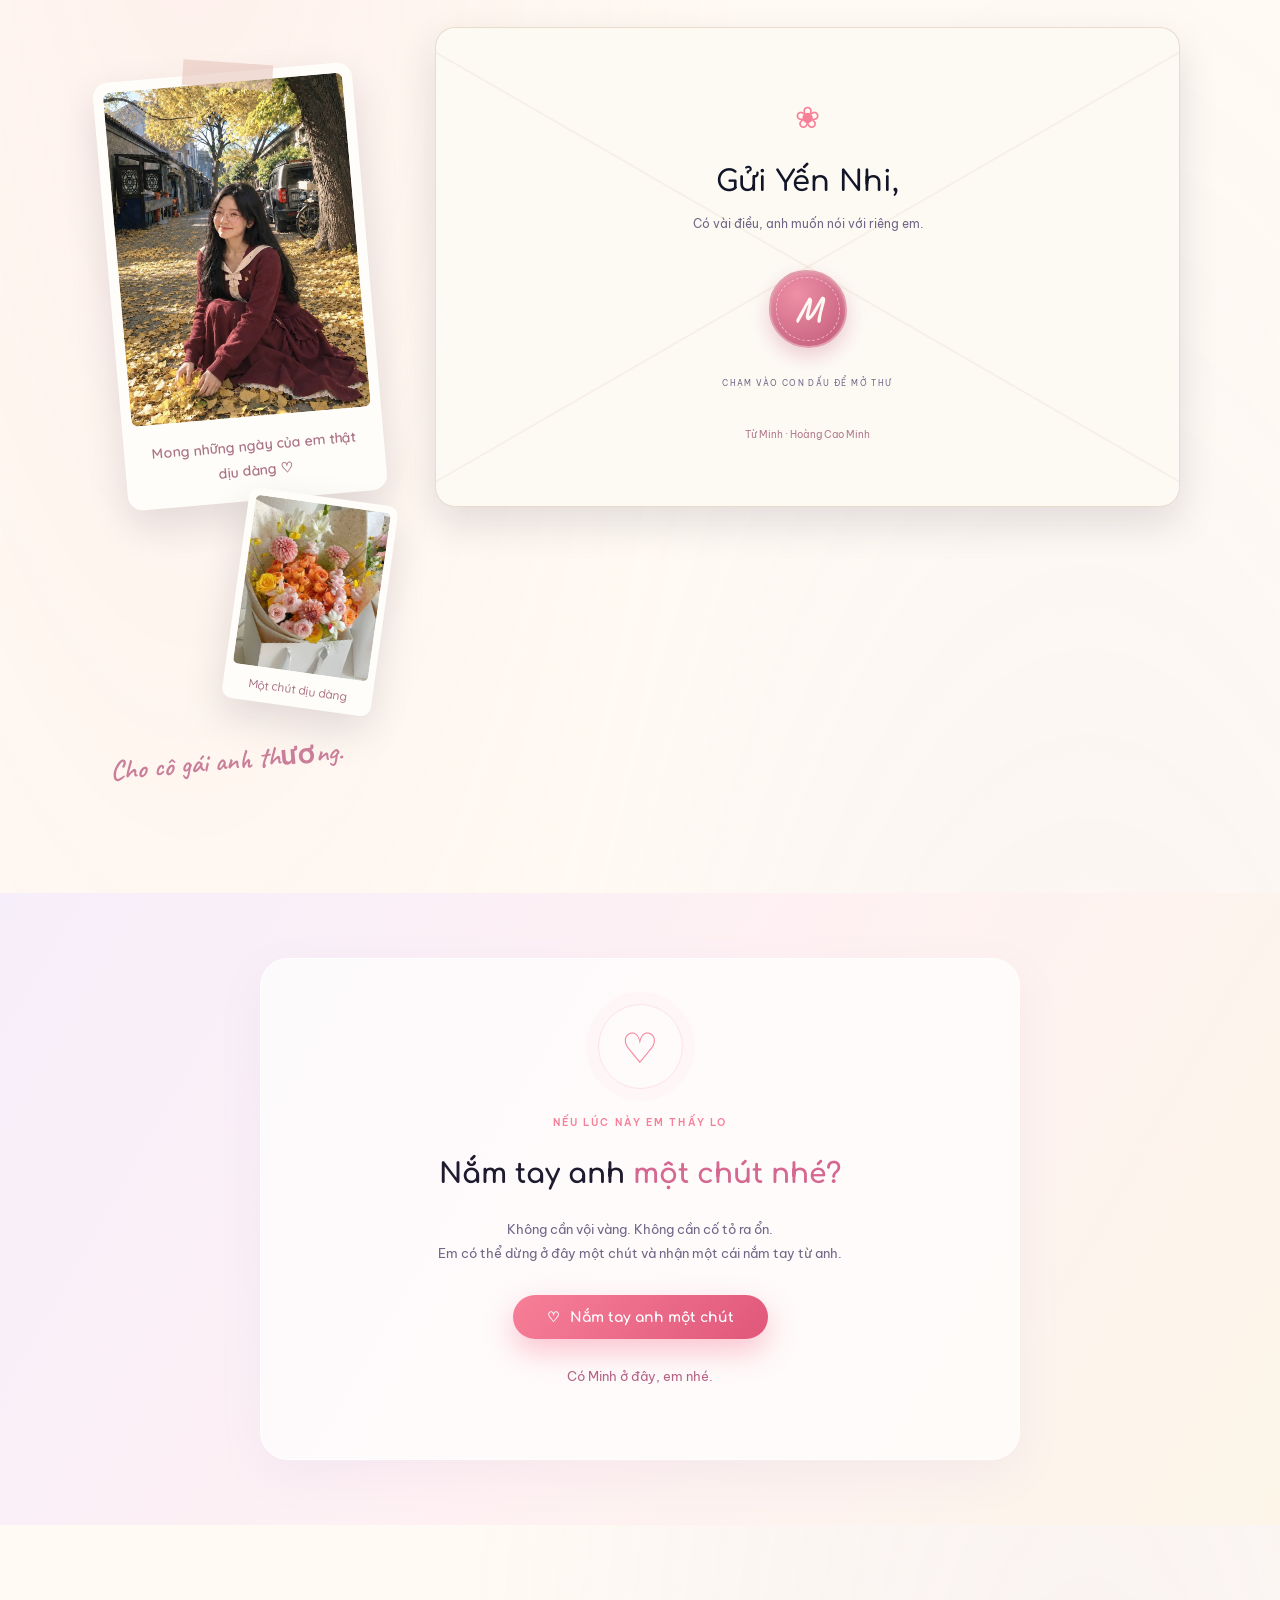
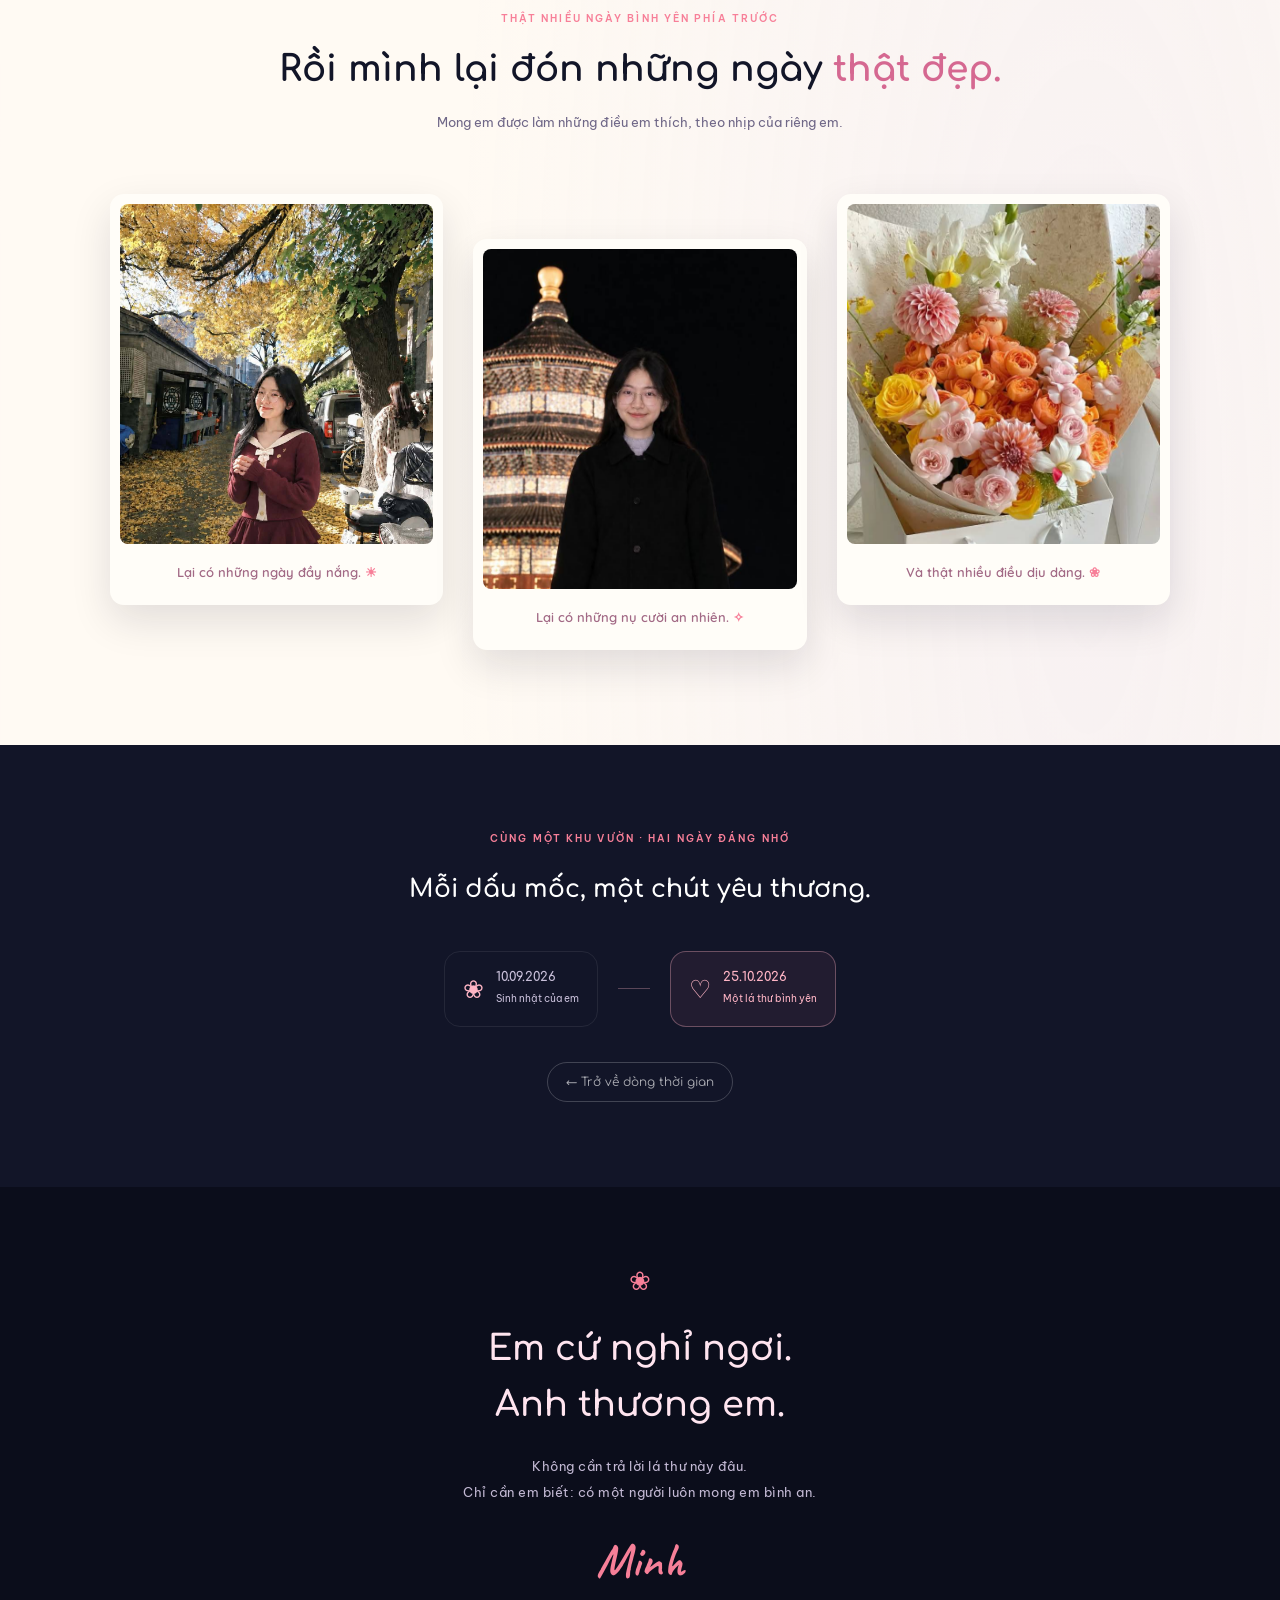
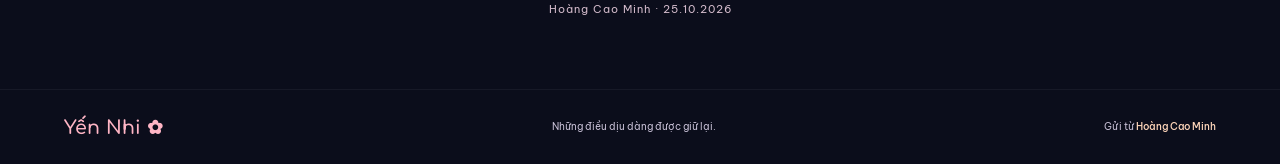
==== commit a537dbc9: "feat: organize Yen Nhi moments by date with shared storybook theme" ====
--- a/binh-yen.html
+++ b/binh-yen.html
@@ -1,37 +1,66 @@
 <!doctype html>
 <html lang="vi">
 <head>
-<meta charset="utf-8"><meta name="viewport" content="width=device-width, initial-scale=1">
-<meta name="theme-color" content="#faf6ee">
-<title>Em cứ yên tâm, anh ở đây · Gửi Yến Nhi</title>
-<meta name="description" content="Một lá thư gửi Yến Nhi, ngày 25.10.2026. Em cứ nghỉ ngơi, mọi điều còn lại mình cùng đi qua nhé.">
-<meta property="og:title" content="Gửi Yến Nhi — Em cứ yên tâm, anh ở đây">
-<meta property="og:description" content="Một lá thư nhỏ, một cái nắm tay, và thật nhiều dịu dàng dành cho em.">
-<meta property="og:image" content="https://nhimxu00.github.io/yennhixinhdep/assets/images/letter/flowers.jpg">
-<link rel="icon" href="assets/images/favicon.ico">
-<link rel="preconnect" href="https://fonts.googleapis.com"><link rel="preconnect" href="https://fonts.gstatic.com" crossorigin>
-<link href="https://fonts.googleapis.com/css2?family=Be+Vietnam+Pro:wght@400;500;600&family=Allura&family=Playfair+Display:ital,wght@0,400;0,500;1,400;1,500&display=swap" rel="stylesheet">
-<link rel="stylesheet" href="css/letter.css"><script src="js/letter.js" defer></script>
+  <meta charset="utf-8">
+  <meta name="viewport" content="width=device-width, initial-scale=1">
+  <meta name="theme-color" content="#15182f">
+  <title>25.10.2026 · Em cứ yên tâm, anh ở đây | Gửi Yến Nhi</title>
+  <meta name="description" content="Lá thư Hoàng Cao Minh gửi Yến Nhi ngày 25 tháng 10 năm 2026. Em không phải đi qua hôm nay một mình.">
+  <meta property="og:title" content="25.10.2026 · Em cứ yên tâm, anh ở đây | Gửi Yến Nhi">
+  <meta property="og:description" content="Lá thư Hoàng Cao Minh gửi Yến Nhi ngày 25 tháng 10 năm 2026. Em không phải đi qua hôm nay một mình.">
+  <meta property="og:image" content="https://nhimxu00.github.io/yennhixinhdep/assets/images/story/garden-night.png">
+  <link rel="icon" href="assets/images/favicon.ico">
+  <link rel="preconnect" href="https://fonts.googleapis.com">
+  <link rel="preconnect" href="https://fonts.gstatic.com" crossorigin>
+  <link href="https://fonts.googleapis.com/css2?family=Be+Vietnam+Pro:ital,wght@0,300;0,400;0,500;0,600;0,700;1,400;1,500&family=Caveat:wght@500;600;700&family=Comfortaa:wght@500;600;700&family=Quicksand:wght@500;600;700&display=swap" rel="stylesheet">
+  <link rel="stylesheet" href="css/story.css">
+  <link rel="stylesheet" href="css/moments.css">
+  <link rel="stylesheet" href="css/letter.css"><script src="js/letter.js" defer></script>
+  <script src="js/moments.js" defer></script>
 </head>
-<body>
-<svg class="botanical-library" xmlns="http://www.w3.org/2000/svg" aria-hidden="true"><defs><symbol id="botanical" viewBox="0 0 160 300"><g fill="none" stroke="currentColor" stroke-width="1.15" stroke-linecap="round"><path d="M72 290C100 220 45 160 92 55M81 240C47 222 30 194 29 164C65 174 82 198 81 240ZM80 211C114 196 132 170 129 144C96 153 80 175 80 211ZM76 175C48 157 37 135 41 110C69 122 81 147 76 175ZM79 137C106 125 120 101 115 80C91 91 80 111 79 137ZM87 88C69 72 68 51 77 32C94 48 99 69 87 88ZM92 55C100 40 114 33 126 34C123 49 109 58 92 55"/><path d="M75 269C49 257 26 254 13 235C40 233 62 244 75 269ZM83 260C112 251 135 231 143 210C117 213 94 232 83 260"/></g></symbol></defs></svg>
-<div class="ambient-glow" aria-hidden="true"></div>
-<a class="skip" href="#thu">Đến lá thư</a>
-<div class="reading-progress" aria-hidden="true"><span id="progress"></span></div>
-<header class="topbar"><a class="wordmark" href="index.html">Nhi <span>♡</span></a><span>MỘT GÓC NHỎ DÀNH RIÊNG CHO EM</span><a href="#hanh-trinh" class="chapter-link">Những dấu mốc ↗</a></header>
-<main>
-<section class="hero" aria-labelledby="hero-title">
-<div class="hero-copy"><span class="edition">LÁ THƯ THỨ HAI <i>—</i> MỘT NGÀY CẦN ĐƯỢC ÔM</span><p class="eyebrow"><span></span> 25 THÁNG 10, 2026 · GỬI YẾN NHI</p><h1 id="hero-title">Em cứ yên tâm,<br><em>anh ở đây.</em></h1><p class="intro">Hôm nay, gửi em một chút bình yên.<br>Một lá thư nhỏ, một cái nắm tay,<br>và thật nhiều dịu dàng.</p><a class="button" href="#thu">Mở lá thư anh gửi <span aria-hidden="true">↗</span></a><p class="small-note">Em đọc chậm thôi. Anh chẳng đi đâu cả.</p></div>
-<div class="hero-art"><svg class="hero-botanical" aria-hidden="true"><use href="#botanical"/></svg><div class="orbit" aria-hidden="true"></div><span class="handwritten art-note">Gửi cô gái anh thương</span><figure class="polaroid"><img src="assets/images/letter/sunshine.jpg" width="1137" height="1280" alt="Yến Nhi mỉm cười giữa mùa lá vàng" fetchpriority="high"><figcaption>Mong những ngày của em thật dịu dàng ♡</figcaption></figure><figure class="flower-photo"><img src="assets/images/letter/flowers.jpg" width="688" height="1174" alt="Một bó hoa ấm áp gửi em"><figcaption>một chút dịu dàng</figcaption></figure><span class="photo-seal" aria-hidden="true">N<span>♡</span></span><span class="little-date">WITH LOVE, ALWAYS</span></div>
-<a href="#thu" class="scroll-hint">MỘT LÁ THƯ ĐANG ĐỢI EM <span>↓</span></a>
-</section>
-<div class="interlude" aria-hidden="true"><span></span><i>“Có anh ở đây, em nhé.”</i><span></span></div>
-<section class="letter-section" id="thu" aria-labelledby="letter-title">
-<div class="section-label"><span>01 / LỜI ANH MUỐN NÓI</span><span>MỘT LÁ THƯ, CHỈ DÀNH CHO EM</span></div>
-<div class="letter-layout"><aside class="letter-aside"><div class="stamp" aria-hidden="true">N<span>♡</span></div><p>Có những ngày,<br>chỉ cần biết có một người<br>vẫn ở đây là đủ.</p><span class="handwritten">Và người ấy là anh.</span><img src="assets/images/letter/flowers.jpg" width="688" height="1174" loading="lazy" alt="Bó hoa hồng, cam và vàng dịu dàng dành cho Nhi"><p class="flower-caption">Một bó dịu dàng gửi đến em.</p></aside>
-<article class="letter-paper" id="letter-paper">
-<div class="envelope-invitation" id="envelope-invitation" hidden><span class="envelope-to">Gửi Yến Nhi,</span><p>Có vài điều, anh muốn nói với riêng em.</p><button class="wax-seal" id="open-letter" type="button" aria-expanded="false" aria-controls="letter-content"><span aria-hidden="true">♡</span><span class="sr-only">Mở lá thư dành cho em</span></button><span class="envelope-hint">CHẠM VÀO TRÁI TIM ĐỂ MỞ THƯ</span><svg class="envelope-sprig" aria-hidden="true"><use href="#botanical"/></svg></div>
-<div id="letter-content"><div class="paper-top"><span>GỬI EM, VỚI TẤT CẢ DỊU DÀNG</span><time datetime="2026-10-25">25.10.2026</time></div><h2 id="letter-title">Yến Nhi của hôm nay,</h2>
+<body class="letter-page">
+  <a class="memory-skip" href="#thu">Đến lá thư của Minh</a>
+  <div class="scroll-progress" aria-hidden="true"><span id="momentProgress"></span></div>
+  <div class="ambient-sky" aria-hidden="true"><div class="stars-bg"></div><div class="fireflies"><i></i><i></i><i></i><i></i><i></i><i></i><i></i><i></i><i></i><i></i></div></div>
+  <header class="memory-nav">
+    <a class="memory-brand" href="index.html" aria-label="Về dòng thời gian của Yến Nhi">Yến Nhi <span aria-hidden="true">✿</span></a>
+    <span class="memory-nav__note">Mỗi ngày đáng nhớ, một chút yêu thương.</span>
+    <a class="memory-nav__link" href="index.html#cac-moc">← Dòng thời gian <span aria-hidden="true">✧</span></a>
+  </header>
+  <nav class="letter-tools" aria-label="Điều khiển trang thư"><button type="button" id="momentLights" aria-pressed="true"><span aria-hidden="true">✧</span><span class="light-label">Tắt đom đóm</span></button><a href="#thu"><span aria-hidden="true">♡</span> Lá thư</a></nav>
+  <main>
+    <header class="hero moment-hero" id="top" aria-labelledby="letter-hero-title">
+      <div class="hero__backdrop" aria-hidden="true"><img class="hero__image" src="assets/images/story/garden-night.png" alt="" fetchpriority="high"><div class="hero__overlay"></div></div>
+      <div class="hero__content">
+        <div class="hero__badge"><span aria-hidden="true">✦</span><time datetime="2026-10-25">25 · 10 · 2026</time><span>· Một lá thư bình yên</span></div>
+        <p class="hero__subtitle">Vẫn là khu vườn ấy, thêm một lời anh muốn nói</p>
+        <h1 class="hero__title" id="letter-hero-title">Em cứ yên tâm,<br>anh ở đây.</h1>
+        <p class="hero__desc">Hôm nay, gửi em một chút bình yên.<br>Một lá thư nhỏ, một cái nắm tay, và thật nhiều dịu dàng.</p>
+        <a class="cta-button" href="#thu">Mở lá thư của Minh <span class="cta-arrow" aria-hidden="true">↓</span></a>
+        <p class="hero-personal-note">Em đọc chậm thôi. Anh chẳng đi đâu cả.</p>
+        <nav class="moment-switch" aria-label="Chọn khoảnh khắc">
+    <a href="sinh-nhat.html" ><span class="moment-switch__icon" aria-hidden="true">❀</span><span><time datetime="2026-09-10">10.09.2026</time><small>Sinh nhật của em</small></span></a>
+    <span class="moment-switch__line" aria-hidden="true"></span>
+    <a href="binh-yen.html" aria-current="page"><span class="moment-switch__icon" aria-hidden="true">♡</span><span><time datetime="2026-10-25">25.10.2026</time><small>Một lá thư bình yên</small></span></a>
+  </nav>
+      </div>
+    </header>
+
+    <section class="section letter-prologue" aria-labelledby="prologue-title">
+      <div class="container container--narrow">
+        <div class="quote-card" data-reveal><span class="memory-kicker">KHOẢNH KHẮC 02 · 25 THÁNG 10, 2026</span><span class="quote-flower" aria-hidden="true">❀</span><h2 id="prologue-title">Có những ngày, chỉ cần biết<br>có một người <span>vẫn ở đây là đủ.</span></h2><p>Ngày sinh nhật, anh chúc đóa hoa Yến Nhi được nở theo cách của riêng em.<br>Hôm nay, anh chỉ mong đóa hoa ấy được nghỉ ngơi, được chăm sóc<br class="desktop-break"> và biết rằng mình luôn xứng đáng với sự dịu dàng.</p><span class="sender-hand">Và người ấy là anh.</span></div>
+      </div>
+    </section>
+
+    <section class="section letter-moment" id="thu" aria-labelledby="letter-section-title">
+      <div class="container">
+        <div class="section-heading text-center" data-reveal><span class="memory-kicker">MỘT LÁ THƯ, CHỈ DÀNH CHO EM</span><h2 id="letter-section-title">Gửi em một khoảng <span>bình yên</span></h2><p>Không cần cố mạnh mẽ. Không cần vội trả lời.</p></div>
+        <div class="letter-moment__layout">
+          <aside class="letter-keepsake" data-reveal><figure class="polaroid"><img src="assets/images/letter/sunshine.jpg" alt="Yến Nhi mỉm cười giữa mùa lá vàng" width="1137" height="1280" loading="lazy"><figcaption>Mong những ngày của em thật dịu dàng ♡</figcaption></figure><figure class="flower-photo"><img src="assets/images/letter/flowers.jpg" width="688" height="1174" alt="Một bó hoa ấm áp gửi em" loading="lazy"><figcaption>Một chút dịu dàng</figcaption></figure><span class="keepsake-note">Cho cô gái anh thương.</span></aside>
+          <article class="letter-envelope" id="letter-paper">
+            <div class="envelope-invitation" id="envelope-invitation" hidden><span class="envelope-blossom" aria-hidden="true">❀</span><span class="envelope-to">Gửi Yến Nhi,</span><p>Có vài điều, anh muốn nói với riêng em.</p><button class="wax-seal" id="open-letter" type="button" aria-expanded="false" aria-controls="letter-content"><span aria-hidden="true">M</span><span class="sr-only">Mở lá thư của Minh</span></button><span class="envelope-hint">CHẠM VÀO CON DẤU ĐỂ MỞ THƯ</span><span class="envelope-from">Từ Minh · Hoàng Cao Minh</span></div>
+            <div id="letter-content" class="letter-sheet"><div class="paper-top"><span>MINH GỬI YẾN NHI</span><time datetime="2026-10-25">25.10.2026</time></div><span class="letter-paper__decor" aria-hidden="true">❀</span><h2 id="letter-title">Yến Nhi của hôm nay,</h2>
+            <div class="letter-body">
 <p>Anh biết hôm nay là một ngày không dễ với em. Trước ca phẫu thuật, có lẽ em có nhiều điều lo lắng, có những nỗi sợ chẳng biết phải nói ra thế nào. Anh viết vài dòng này, để em có một điều nho nhỏ mang theo: <strong>em không phải đi qua ngày hôm nay một mình.</strong></p>
 <p>Ở bên anh, em không cần lúc nào cũng phải mạnh mẽ. Nếu lo thì cứ nói là em lo, nếu mệt thì cứ cho mình nghỉ một chút. Anh vẫn muốn lắng nghe cả những lúc em chẳng biết nói gì.</p>
 <blockquote>Em chỉ cần là em thôi.<br>Phần ở bên em, cứ để anh.</blockquote>
@@ -40,11 +69,24 @@
 <p>Rồi những ngày hồi phục, mình cứ chậm rãi thôi em nhé. Hôm nào thấy dễ chịu hơn một chút, mình vui một chút. Hôm nào còn mệt, anh vẫn ở đây. Em không cần phải mau khỏe để làm ai yên lòng, cũng không cần đáp lại những lời này bằng bất kỳ điều gì.</p>
 <p>Anh còn mong được nhìn thấy em cười, nghe em kể những chuyện nhỏ xíu, nghe em nói về một ngày bình thường. Chẳng cần điều gì lớn lao. Chỉ mong em bình an, được nghỉ ngơi, và được đối xử thật dịu dàng.</p>
 <p class="last-line">Hôm nay, ngày mai, và cả những ngày em cần một người ở cạnh —<br><strong>anh vẫn ở đây, cùng em.</strong></p>
-<div class="signature"><span>Gửi em một cái nắm tay thật ấm,</span><span class="handwritten">Anh ♡</span></div><div class="paper-bottom" aria-hidden="true">♡</div></div></article></div>
-</section>
-<section class="pause" aria-labelledby="pause-title"><div class="embrace-orbit" aria-hidden="true"><span>♡</span></div><span class="eyebrow">NẾU LÚC NÀY EM THẤY LO</span><h2 id="pause-title">Cho mình một khoảng <em>thật êm.</em></h2><p>Không cần vội vàng. Không cần cố tỏ ra ổn.<br>Em có thể dừng ở đây một chút, và nhận một cái nắm tay từ anh.</p><button class="hold-button" id="hold-hand" type="button" aria-controls="comfort-message"><span aria-hidden="true">♡</span> Nắm tay anh một chút</button><p class="comfort-message" id="comfort-message" role="status">Có anh ở đây, em nhé.</p></section>
-<section class="memories" aria-labelledby="memories-title"><div class="section-label"><span>02 / NHỮNG ĐIỀU ANH MONG</span><span>THẬT NHIỀU NGÀY BÌNH YÊN PHÍA TRƯỚC</span></div><div class="memory-heading"><h2 id="memories-title">Rồi mình lại đón<br>những ngày <em>thật đẹp.</em></h2><p>Mong em sớm thấy dễ chịu hơn,<br>để lại được làm những điều em thích,<br>theo nhịp của riêng em.</p></div><div class="photo-grid"><figure><img src="assets/images/letter/autumn.jpg" width="1086" height="1222" loading="lazy" alt="Yến Nhi đứng dưới tán cây mùa thu"><figcaption><span>01</span> Lại có những ngày đầy nắng.</figcaption></figure><figure><img src="assets/images/letter/night.jpg" width="720" height="1280" loading="lazy" alt="Nụ cười của Yến Nhi trước ngôi đền sáng đèn về đêm"><figcaption><span>02</span> Lại có những nụ cười an nhiên.</figcaption></figure><figure><img src="assets/images/letter/flowers.jpg" width="688" height="1174" loading="lazy" alt="Những đóa hoa đủ màu trong nắng ấm"><figcaption><span>03</span> Và thật nhiều điều dịu dàng.</figcaption></figure></div></section>
-<section class="journey" id="hanh-trinh" aria-labelledby="journey-title"><p class="eyebrow">MỖI DẤU MỐC, MỘT CHÚT YÊU THƯƠNG</p><h2 id="journey-title">Những trang viết <em>cho em.</em></h2><div class="timeline"><a href="index.html"><span class="timeline-dot"></span><span class="timeline-date">10 THÁNG 09</span><h3>Đóa hoa dành cho Yến Nhi</h3><p>Câu chuyện nhỏ và lời chúc sinh nhật em.</p><span class="timeline-action">Mở lại trang đầu tiên ↗</span></a><div class="current"><span class="timeline-dot"></span><time class="timeline-date" datetime="2026-10-25">25 THÁNG 10, 2026</time><h3>Em cứ yên tâm, anh ở đây</h3><p>Một lá thư, cho ngày em cần thêm bình yên.</p><span class="timeline-action">EM ĐANG Ở TRANG NÀY ♡</span></div></div></section>
-<section class="closing"><svg class="closing-sprig closing-sprig--left" aria-hidden="true"><use href="#botanical"/></svg><svg class="closing-sprig closing-sprig--right" aria-hidden="true"><use href="#botanical"/></svg><span aria-hidden="true">♡</span><p class="eyebrow">MỘT ĐIỀU NHỎ, ANH MUỐN EM NHỚ</p><h2>Em cứ nghỉ ngơi.<br><em>Anh thương em.</em></h2><p>Không cần trả lời lá thư này đâu.<br>Chỉ cần em biết: có một người luôn mong em bình an.</p><a href="#hero-title">Đọc lại từ đầu ↑</a></section>
-</main><footer><a href="index.html">Nhi ♡</a><span>Viết cho em · 25.10.2026</span><span>Bằng tất cả sự chân thành.</span></footer>
-</body></html>
+</div>
+            <div class="letter-signoff"><p>Gửi em một cái nắm tay thật ấm,</p><span class="sender-hand">Minh</span><span class="sender-full">Hoàng Cao Minh</span><p>Một người luôn mong em bình an ♡</p></div></div>
+          </article>
+        </div>
+      </div>
+    </section>
+
+    <section class="section comfort-section" aria-labelledby="comfort-title"><div class="container container--narrow"><div class="comfort-card" data-reveal><div class="comfort-heart" aria-hidden="true">♡</div><span class="memory-kicker">NẾU LÚC NÀY EM THẤY LO</span><h2 id="comfort-title">Nắm tay anh <span>một chút nhé?</span></h2><p>Không cần vội vàng. Không cần cố tỏ ra ổn.<br>Em có thể dừng ở đây một chút và nhận một cái nắm tay từ anh.</p><button class="cta-button" id="hold-hand" type="button" aria-controls="comfort-message"><span aria-hidden="true">♡</span> Nắm tay anh một chút</button><p class="comfort-message" id="comfort-message" role="status">Có Minh ở đây, em nhé.</p></div></div></section>
+
+    <section class="section letter-memories" aria-labelledby="memories-title"><div class="container"><div class="section-heading text-center" data-reveal><span class="memory-kicker">THẬT NHIỀU NGÀY BÌNH YÊN PHÍA TRƯỚC</span><h2 id="memories-title">Rồi mình lại đón những ngày <span>thật đẹp.</span></h2><p>Mong em được làm những điều em thích, theo nhịp của riêng em.</p></div><div class="memory-photos"><figure data-reveal><img src="assets/images/letter/autumn.jpg" width="1086" height="1222" loading="lazy" alt="Yến Nhi đứng dưới tán cây mùa thu"><figcaption>Lại có những ngày đầy nắng. <span aria-hidden="true">☀</span></figcaption></figure><figure data-reveal><img src="assets/images/letter/night.jpg" width="720" height="1280" loading="lazy" alt="Nụ cười của Yến Nhi trước ngôi đền sáng đèn"><figcaption>Lại có những nụ cười an nhiên. <span aria-hidden="true">✧</span></figcaption></figure><figure data-reveal><img src="assets/images/letter/flowers.jpg" width="688" height="1174" loading="lazy" alt="Bó hoa dịu dàng gửi đến Yến Nhi"><figcaption>Và thật nhiều điều dịu dàng. <span aria-hidden="true">❀</span></figcaption></figure></div></div></section>
+
+    <section class="moment-return section"><div class="container container--narrow text-center"><span class="memory-kicker">CÙNG MỘT KHU VƯỜN · HAI NGÀY ĐÁNG NHỚ</span><h2>Mỗi dấu mốc, một chút yêu thương.</h2><nav class="moment-switch" aria-label="Chọn khoảnh khắc">
+    <a href="sinh-nhat.html" ><span class="moment-switch__icon" aria-hidden="true">❀</span><span><time datetime="2026-09-10">10.09.2026</time><small>Sinh nhật của em</small></span></a>
+    <span class="moment-switch__line" aria-hidden="true"></span>
+    <a href="binh-yen.html" aria-current="page"><span class="moment-switch__icon" aria-hidden="true">♡</span><span><time datetime="2026-10-25">25.10.2026</time><small>Một lá thư bình yên</small></span></a>
+  </nav><a class="back-to-top" href="index.html#cac-moc">← Trở về dòng thời gian</a></div></section>
+    <footer class="epilogue section text-center"><div class="container container--narrow"><div class="epilogue-symbol" aria-hidden="true">❀</div><p class="epilogue-text">Em cứ nghỉ ngơi.<br>Anh thương em.</p><p class="epilogue-credit">Không cần trả lời lá thư này đâu.<br>Chỉ cần em biết: có một người luôn mong em bình an.</p><span class="sender-hand">Minh</span><span class="sender-full">Hoàng Cao Minh · 25.10.2026</span></div></footer>
+  </main>
+  <footer class="memory-footer"><a href="index.html">Yến Nhi <span aria-hidden="true">✿</span></a><span>Những điều dịu dàng được giữ lại.</span><span>Gửi từ <strong>Hoàng Cao Minh</strong></span></footer>
+</body>
+</html>
--- a/css/story.css
+++ b/css/story.css
@@ -0,0 +1,1534 @@
+/* ==========================================================================
+   ĐÓA HOA DÀNH CHO YẾN NHI · 10/09/2026
+   Interactive Chibi Storybook & Birthday Celebration CSS
+   ========================================================================== */
+
+:root {
+  /* Colors */
+  --night-900: #0b0d1b;
+  --night-800: #121528;
+  --night-700: #1b1e38;
+  --night-600: #26294a;
+  --night-card: rgba(26, 29, 56, 0.78);
+  
+  --cream-50: #fffaf3;
+  --cream-100: #fff3e3;
+  --cream-card: rgba(255, 252, 246, 0.95);
+  
+  --ink-900: #1f1b2e;
+  --ink-700: #423b57;
+  --ink-500: #6f6787;
+  --ink-muted: #8e86a5;
+  
+  --rose-pink: #f77f98;
+  --blush-pink: #ffb5c5;
+  --blush-light: #fff0f3;
+  --peach-warm: #ffd6ba;
+  --lavender: #b8a7ea;
+  --lavender-light: #f3effc;
+  --gold-warm: #f6c867;
+  --gold-glow: rgba(246, 200, 103, 0.45);
+  --sage-green: #7ebc89;
+  --sage-light: #eef7f0;
+  
+  /* Fonts */
+  --font-main: "Be Vietnam Pro", -apple-system, BlinkMacSystemFont, "Segoe UI", Roboto, sans-serif;
+  --font-cute: "Comfortaa", "Be Vietnam Pro", cursive, sans-serif;
+  --font-hand: "Caveat", "Be Vietnam Pro", cursive, sans-serif;
+  --font-display: "Quicksand", "Be Vietnam Pro", sans-serif;
+  
+  /* Shadows & Radius */
+  --radius-sm: 12px;
+  --radius-md: 20px;
+  --radius-lg: 28px;
+  --radius-pill: 9999px;
+  --shadow-card: 0 16px 40px rgba(18, 14, 38, 0.12);
+  --shadow-hover: 0 24px 60px rgba(18, 14, 38, 0.2);
+  --shadow-glow: 0 0 35px rgba(247, 127, 152, 0.35);
+  
+  --transition: all 0.35s cubic-bezier(0.16, 1, 0.3, 1);
+}
+
+*, *::before, *::after {
+  box-sizing: border-box;
+}
+
+html {
+  scroll-behavior: smooth;
+  background-color: var(--night-900);
+}
+
+body {
+  margin: 0;
+  padding: 0;
+  font-family: var(--font-main);
+  color: var(--ink-900);
+  background: 
+    radial-gradient(ellipse at 15% 25%, rgba(247, 127, 152, 0.08), transparent 35rem),
+    radial-gradient(ellipse at 85% 75%, rgba(184, 167, 234, 0.1), transparent 40rem),
+    var(--cream-50);
+  line-height: 1.85;
+  font-size: 16.5px;
+  overflow-x: hidden;
+  text-rendering: optimizeLegibility;
+  -webkit-font-smoothing: antialiased;
+}
+
+/* Scroll Progress Bar */
+.scroll-progress {
+  position: fixed;
+  top: 0;
+  left: 0;
+  width: 100%;
+  height: 4px;
+  background: rgba(255, 255, 255, 0.1);
+  z-index: 1000;
+}
+.scroll-progress span {
+  display: block;
+  height: 100%;
+  width: 0%;
+  background: linear-gradient(90deg, var(--rose-pink), var(--gold-warm), var(--lavender));
+  border-radius: 0 2px 2px 0;
+  transition: width 0.1s linear;
+}
+
+/* Confetti Canvas */
+.confetti-canvas {
+  position: fixed;
+  top: 0;
+  left: 0;
+  width: 100vw;
+  height: 100vh;
+  pointer-events: none;
+  z-index: 9999;
+}
+
+/* ==========================================================================
+   AMBIENT SKY & FIREFLIES
+   ========================================================================== */
+.ambient-sky {
+  position: fixed;
+  inset: 0;
+  pointer-events: none;
+  z-index: 1;
+  overflow: hidden;
+}
+
+.fireflies i {
+  position: absolute;
+  width: 4px;
+  height: 4px;
+  border-radius: 50%;
+  background: var(--gold-warm);
+  box-shadow: 0 0 10px 3px var(--gold-warm), 0 0 20px 6px rgba(246, 200, 103, 0.4);
+  opacity: 0;
+  animation: fireflyGlide 12s infinite ease-in-out;
+}
+.fireflies i:nth-child(1) { top: 18%; left: 8%; animation-delay: 0s; }
+.fireflies i:nth-child(2) { top: 32%; left: 88%; animation-delay: 2s; }
+.fireflies i:nth-child(3) { top: 60%; left: 15%; animation-delay: 4.5s; }
+.fireflies i:nth-child(4) { top: 75%; left: 78%; animation-delay: 1.2s; }
+.fireflies i:nth-child(5) { top: 40%; left: 45%; animation-delay: 6s; }
+.fireflies i:nth-child(6) { top: 85%; left: 30%; animation-delay: 3.5s; }
+.fireflies i:nth-child(7) { top: 12%; left: 62%; animation-delay: 7s; }
+.fireflies i:nth-child(8) { top: 52%; left: 92%; animation-delay: 5s; }
+.fireflies i:nth-child(9) { top: 68%; left: 52%; animation-delay: 8s; }
+.fireflies i:nth-child(10) { top: 25%; left: 35%; animation-delay: 2.8s; }
+
+@keyframes fireflyGlide {
+  0% { opacity: 0; transform: translate(0, 0) scale(0.6); }
+  25% { opacity: 0.9; transform: translate(25px, -30px) scale(1.1); }
+  50% { opacity: 0.3; transform: translate(-20px, -60px) scale(0.8); }
+  75% { opacity: 1; transform: translate(30px, -90px) scale(1.2); }
+  100% { opacity: 0; transform: translate(10px, -120px) scale(0.6); }
+}
+
+/* ==========================================================================
+   BULB GARLAND (CLASSIC SHIZU-KA FEATURE)
+   ========================================================================== */
+.bulb-garland {
+  position: fixed;
+  top: 0;
+  left: 0;
+  width: 100%;
+  pointer-events: none;
+  z-index: 500;
+  transition: opacity 0.5s ease;
+}
+.bulb-wire {
+  position: absolute;
+  top: 0;
+  left: 0;
+  width: 100%;
+  height: 25px;
+  border-bottom: 2px dashed rgba(255, 255, 255, 0.25);
+  border-radius: 50% / 100%;
+}
+.bulb-row {
+  display: flex;
+  justify-content: space-around;
+  padding: 0 4%;
+  position: relative;
+}
+.bulb-item {
+  position: relative;
+  width: 28px;
+  height: 48px;
+}
+.bulb {
+  width: 20px;
+  height: 32px;
+  margin: 0 auto;
+  border-radius: 50% 50% 40% 40%;
+  background: rgba(255, 255, 255, 0.15);
+  position: relative;
+  transition: all 0.4s ease;
+  box-shadow: 0 2px 5px rgba(0,0,0,0.2);
+}
+.bulb::before {
+  content: "";
+  position: absolute;
+  top: -4px;
+  left: 50%;
+  transform: translateX(-50%);
+  width: 10px;
+  height: 6px;
+  background: #555;
+  border-radius: 2px;
+}
+
+/* Lights ON state */
+body.lights-on .bulb#bulb_yellow,
+body.lights-on .bulb#bulb_yellow_2 {
+  background: #ffe066;
+  box-shadow: 0 0 20px 8px rgba(255, 224, 102, 0.8), 0 0 45px 15px rgba(255, 224, 102, 0.4);
+  animation: bulbPulse 2.8s infinite ease-in-out alternate;
+}
+body.lights-on .bulb#bulb_red {
+  background: #ff6b6b;
+  box-shadow: 0 0 20px 8px rgba(255, 107, 107, 0.8), 0 0 45px 15px rgba(255, 107, 107, 0.4);
+  animation: bulbPulse 2.6s infinite 0.4s ease-in-out alternate;
+}
+body.lights-on .bulb#bulb_blue {
+  background: #4dabf7;
+  box-shadow: 0 0 20px 8px rgba(77, 171, 247, 0.8), 0 0 45px 15px rgba(77, 171, 247, 0.4);
+  animation: bulbPulse 3.1s infinite 0.8s ease-in-out alternate;
+}
+body.lights-on .bulb#bulb_green {
+  background: #69db7c;
+  box-shadow: 0 0 20px 8px rgba(105, 219, 124, 0.8), 0 0 45px 15px rgba(105, 219, 124, 0.4);
+  animation: bulbPulse 2.9s infinite 0.2s ease-in-out alternate;
+}
+body.lights-on .bulb#bulb_pink,
+body.lights-on .bulb#bulb_pink_2 {
+  background: #f06595;
+  box-shadow: 0 0 20px 8px rgba(240, 101, 149, 0.8), 0 0 45px 15px rgba(240, 101, 149, 0.4);
+  animation: bulbPulse 2.7s infinite 0.6s ease-in-out alternate;
+}
+body.lights-on .bulb#bulb_orange {
+  background: #ffa94d;
+  box-shadow: 0 0 20px 8px rgba(255, 169, 77, 0.8), 0 0 45px 15px rgba(255, 169, 77, 0.4);
+  animation: bulbPulse 3s infinite 0.5s ease-in-out alternate;
+}
+
+@keyframes bulbPulse {
+  0% { transform: scale(0.96); filter: brightness(0.9); }
+  100% { transform: scale(1.05); filter: brightness(1.2); }
+}
+
+/* ==========================================================================
+   FLOATING ACTION DOCK
+   ========================================================================== */
+.action-dock {
+  position: fixed;
+  top: 24px;
+  right: 24px;
+  display: flex;
+  align-items: center;
+  gap: 10px;
+  padding: 8px 12px;
+  background: rgba(18, 21, 40, 0.75);
+  backdrop-filter: blur(14px);
+  -webkit-backdrop-filter: blur(14px);
+  border: 1px solid rgba(255, 255, 255, 0.15);
+  border-radius: var(--radius-pill);
+  box-shadow: 0 12px 35px rgba(0, 0, 0, 0.3);
+  z-index: 900;
+  transition: var(--transition);
+}
+.dock-btn {
+  display: flex;
+  align-items: center;
+  gap: 6px;
+  padding: 8px 14px;
+  font-family: var(--font-cute);
+  font-size: 13.5px;
+  font-weight: 600;
+  color: #fff;
+  background: rgba(255, 255, 255, 0.08);
+  border: 1px solid rgba(255, 255, 255, 0.12);
+  border-radius: var(--radius-pill);
+  cursor: pointer;
+  text-decoration: none;
+  transition: var(--transition);
+}
+.dock-btn:hover {
+  background: rgba(255, 255, 255, 0.2);
+  transform: translateY(-2px);
+}
+.dock-btn[aria-pressed="true"] {
+  background: linear-gradient(135deg, var(--rose-pink), var(--gold-warm));
+  color: var(--night-900);
+  border-color: transparent;
+  box-shadow: 0 4px 15px rgba(247, 127, 152, 0.4);
+}
+.dock-btn__icon--music.is-playing {
+  display: inline-block;
+  animation: musicSpin 2.5s linear infinite;
+}
+@keyframes musicSpin {
+  100% { transform: rotate(360deg); }
+}
+
+/* ==========================================================================
+   BALLOONS FLOATING SYSTEM
+   ========================================================================== */
+.balloons-container {
+  position: fixed;
+  inset: 0;
+  pointer-events: none;
+  z-index: 600;
+  overflow: hidden;
+}
+.balloon {
+  position: absolute;
+  bottom: -150px;
+  display: flex;
+  flex-direction: column;
+  align-items: center;
+  animation: floatUpward 14s ease-in forwards;
+}
+.balloon__body {
+  width: 72px;
+  height: 92px;
+  border-radius: 50% 50% 50% 50% / 40% 40% 60% 60%;
+  display: flex;
+  align-items: center;
+  justify-content: center;
+  font-family: var(--font-cute);
+  font-weight: 700;
+  font-size: 26px;
+  color: #ffffff;
+  text-shadow: 0 2px 6px rgba(0, 0, 0, 0.25);
+  box-shadow: inset -8px -10px 20px rgba(0, 0, 0, 0.15), 0 10px 25px rgba(0, 0, 0, 0.18);
+  position: relative;
+}
+.balloon__body::after {
+  content: "";
+  position: absolute;
+  bottom: -6px;
+  width: 0;
+  height: 0;
+  border-left: 5px solid transparent;
+  border-right: 5px solid transparent;
+  border-bottom: 7px solid currentColor;
+}
+.balloon__string {
+  width: 1.5px;
+  height: 80px;
+  background: rgba(255, 255, 255, 0.45);
+  margin-top: 4px;
+}
+@keyframes floatUpward {
+  0% { transform: translateY(0) rotate(-3deg); opacity: 0; }
+  10% { opacity: 0.95; }
+  50% { transform: translateY(-55vh) rotate(5deg); }
+  90% { opacity: 0.95; }
+  100% { transform: translateY(-120vh) rotate(-4deg); opacity: 0; }
+}
+
+/* ==========================================================================
+   HERO SECTION
+   ========================================================================== */
+.hero {
+  position: relative;
+  min-height: 100vh;
+  display: flex;
+  flex-direction: column;
+  align-items: center;
+  justify-content: center;
+  padding: 100px 24px 60px;
+  color: #fff;
+  text-align: center;
+  overflow: hidden;
+  background: #0d1022;
+  z-index: 2;
+}
+.hero__backdrop {
+  position: absolute;
+  inset: 0;
+  z-index: 1;
+}
+.hero__image {
+  width: 100%;
+  height: 100%;
+  object-fit: cover;
+  object-position: center 35%;
+  filter: brightness(0.72) saturate(1.18);
+  transform: scale(1.02);
+  transition: transform 0.6s ease;
+}
+.hero__overlay {
+  position: absolute;
+  inset: 0;
+  background: linear-gradient(
+    180deg,
+    rgba(11, 13, 27, 0.5) 0%,
+    rgba(18, 21, 40, 0.3) 40%,
+    rgba(22, 25, 48, 0.8) 85%,
+    var(--cream-50) 100%
+  );
+}
+.hero__content {
+  max-width: 780px;
+  position: relative;
+  z-index: 2;
+  margin: 0 auto;
+}
+.hero__badge {
+  display: inline-flex;
+  align-items: center;
+  gap: 8px;
+  padding: 7px 18px;
+  background: rgba(255, 255, 255, 0.15);
+  backdrop-filter: blur(12px);
+  border: 1px solid rgba(255, 255, 255, 0.25);
+  border-radius: var(--radius-pill);
+  font-family: var(--font-cute);
+  font-size: 14px;
+  font-weight: 600;
+  letter-spacing: 0.8px;
+  color: var(--gold-warm);
+  margin-bottom: 20px;
+  box-shadow: 0 8px 24px rgba(0, 0, 0, 0.2);
+}
+.hero__subtitle {
+  font-family: var(--font-display);
+  font-size: 19px;
+  font-weight: 500;
+  letter-spacing: 1.5px;
+  text-transform: uppercase;
+  color: rgba(255, 255, 255, 0.88);
+  margin: 0 0 10px;
+}
+.hero__title {
+  font-family: var(--font-cute);
+  font-size: clamp(3.2rem, 7.5vw, 5.8rem);
+  font-weight: 700;
+  line-height: 1.12;
+  margin: 0 0 22px;
+  background: linear-gradient(135deg, #ffffff 30%, var(--blush-pink) 70%, var(--gold-warm) 100%);
+  -webkit-background-clip: text;
+  -webkit-text-fill-color: transparent;
+  filter: drop-shadow(0 4px 18px rgba(0, 0, 0, 0.45));
+}
+.hero__desc {
+  font-size: clamp(16.5px, 2.3vw, 19px);
+  font-weight: 300;
+  line-height: 1.85;
+  color: rgba(255, 255, 255, 0.92);
+  margin: 0 auto 34px;
+  max-width: 640px;
+  text-shadow: 0 2px 8px rgba(0, 0, 0, 0.5);
+}
+.cta-button {
+  display: inline-flex;
+  align-items: center;
+  gap: 10px;
+  padding: 14px 34px;
+  background: linear-gradient(135deg, var(--rose-pink), #e0577a);
+  color: #fff;
+  font-family: var(--font-cute);
+  font-size: 16px;
+  font-weight: 700;
+  text-decoration: none;
+  border-radius: var(--radius-pill);
+  box-shadow: 0 12px 30px rgba(247, 127, 152, 0.45);
+  transition: var(--transition);
+}
+.cta-button:hover {
+  transform: translateY(-3px) scale(1.03);
+  box-shadow: 0 18px 40px rgba(247, 127, 152, 0.6);
+}
+.cta-arrow {
+  display: inline-block;
+  transition: transform 0.3s ease;
+}
+.cta-button:hover .cta-arrow {
+  transform: translateY(3px);
+}
+.hero__hint {
+  position: absolute;
+  bottom: 22px;
+  display: flex;
+  align-items: center;
+  gap: 8px;
+  font-size: 13.5px;
+  color: rgba(255, 255, 255, 0.7);
+  letter-spacing: 0.5px;
+}
+.hint-dot {
+  width: 6px;
+  height: 6px;
+  border-radius: 50%;
+  background: var(--gold-warm);
+  animation: pulseDot 1.8s infinite;
+}
+@keyframes pulseDot {
+  0%, 100% { opacity: 0.3; transform: scale(0.8); }
+  50% { opacity: 1; transform: scale(1.3); }
+}
+
+/* ==========================================================================
+   SECTIONS GENERAL
+   ========================================================================== */
+.section {
+  padding: 85px 24px;
+  position: relative;
+  z-index: 2;
+}
+.container {
+  width: 100%;
+  max-width: 1080px;
+  margin: 0 auto;
+}
+.container--narrow {
+  max-width: 760px;
+}
+.text-center {
+  text-align: center;
+}
+
+.section-heading {
+  margin-bottom: 50px;
+}
+.sub-heading {
+  display: inline-block;
+  font-family: var(--font-display);
+  font-size: 14.5px;
+  font-weight: 600;
+  text-transform: uppercase;
+  letter-spacing: 2px;
+  color: var(--rose-pink);
+  margin-bottom: 6px;
+}
+.main-heading {
+  font-family: var(--font-cute);
+  font-size: clamp(2.1rem, 4.2vw, 3rem);
+  font-weight: 700;
+  color: var(--night-800);
+  margin: 0 0 12px;
+}
+.heading-ornament {
+  color: var(--blush-pink);
+  letter-spacing: 6px;
+  font-size: 16px;
+}
+
+/* ==========================================================================
+   PROLOGUE: THE QUOTE
+   ========================================================================== */
+.quote-card {
+  background: var(--cream-card);
+  border: 1px solid rgba(247, 127, 152, 0.2);
+  border-radius: var(--radius-lg);
+  padding: 42px 46px;
+  box-shadow: var(--shadow-card);
+  position: relative;
+  margin-bottom: 32px;
+}
+.quote-card__header {
+  display: flex;
+  align-items: center;
+  gap: 12px;
+  margin-bottom: 20px;
+}
+.quote-icon {
+  font-size: 38px;
+  line-height: 1;
+  color: var(--rose-pink);
+  opacity: 0.7;
+}
+.quote-tag {
+  font-family: var(--font-cute);
+  font-size: 14.5px;
+  font-weight: 700;
+  color: var(--ink-700);
+  text-transform: uppercase;
+  letter-spacing: 1px;
+}
+.quote-card__body {
+  margin: 0;
+  padding: 0;
+  font-family: var(--font-main);
+  font-size: 17.5px;
+  line-height: 1.95;
+  color: var(--ink-700);
+  font-style: italic;
+}
+.quote-card__body p {
+  margin: 0 0 16px;
+}
+.quote-card__body p:last-child {
+  margin-bottom: 0;
+}
+.quote-card__footer {
+  text-align: right;
+  margin-top: 20px;
+}
+.quote-author {
+  font-family: var(--font-cute);
+  font-size: 17px;
+  font-weight: 700;
+  color: var(--rose-pink);
+}
+.prologue-note {
+  background: rgba(255, 255, 255, 0.8);
+  border-left: 4px solid var(--lavender);
+  padding: 20px 26px;
+  border-radius: 0 var(--radius-md) var(--radius-md) 0;
+  font-size: 16px;
+  color: var(--ink-700);
+  box-shadow: 0 6px 20px rgba(0, 0, 0, 0.04);
+}
+.prologue-note p {
+  margin: 0;
+}
+
+/* ==========================================================================
+   STORYBOOK CHAPTER CARDS
+   ========================================================================== */
+.chapters-wrapper {
+  display: flex;
+  flex-direction: column;
+  gap: 65px;
+}
+.chapter-card {
+  background: var(--cream-card);
+  border-radius: var(--radius-lg);
+  border: 1px solid rgba(255, 255, 255, 0.7);
+  box-shadow: var(--shadow-card);
+  display: grid;
+  grid-template-columns: 1fr 1.15fr;
+  align-items: center;
+  gap: 40px;
+  padding: 32px;
+  transition: var(--transition);
+}
+.chapter-card:hover {
+  box-shadow: var(--shadow-hover);
+  transform: translateY(-4px);
+}
+.chapter-card--reverse {
+  grid-template-columns: 1.15fr 1fr;
+}
+.chapter-card--reverse .chapter-card__art {
+  order: 2;
+}
+.chapter-card--reverse .chapter-card__text {
+  order: 1;
+}
+
+.chapter-card__art {
+  position: relative;
+  border-radius: var(--radius-md);
+  overflow: hidden;
+  box-shadow: 0 10px 30px rgba(28, 20, 48, 0.15);
+  aspect-ratio: 16 / 10;
+}
+.chapter-card__art img {
+  width: 100%;
+  height: 100%;
+  object-fit: cover;
+  transition: transform 0.6s cubic-bezier(0.16, 1, 0.3, 1);
+}
+.chapter-card:hover .chapter-card__art img {
+  transform: scale(1.04);
+}
+.chapter-tag {
+  position: absolute;
+  top: 14px;
+  left: 14px;
+  background: rgba(18, 21, 40, 0.75);
+  backdrop-filter: blur(8px);
+  color: #fff;
+  font-family: var(--font-cute);
+  font-size: 12.5px;
+  font-weight: 700;
+  padding: 5px 12px;
+  border-radius: var(--radius-pill);
+}
+
+.chapter-badge {
+  display: inline-block;
+  font-family: var(--font-display);
+  font-size: 13px;
+  font-weight: 600;
+  color: var(--rose-pink);
+  background: var(--blush-light);
+  padding: 4px 12px;
+  border-radius: var(--radius-pill);
+  margin-bottom: 10px;
+}
+.chapter-title {
+  font-family: var(--font-cute);
+  font-size: clamp(1.6rem, 2.6vw, 2.1rem);
+  font-weight: 700;
+  color: var(--night-800);
+  margin: 0 0 18px;
+  line-height: 1.3;
+}
+.chapter-card__text p {
+  color: var(--ink-700);
+  margin: 0 0 16px;
+  font-size: 16px;
+  line-height: 1.85;
+}
+.chapter-highlight {
+  background: linear-gradient(135deg, var(--blush-light), var(--lavender-light));
+  border-radius: var(--radius-sm);
+  padding: 12px 18px;
+  font-family: var(--font-display);
+  font-weight: 600;
+  color: var(--ink-900);
+  font-size: 15px;
+  margin-top: 16px;
+}
+
+/* Speech bubbles */
+.speech-bubble {
+  display: flex;
+  align-items: flex-start;
+  gap: 12px;
+  padding: 16px 20px;
+  border-radius: var(--radius-md);
+  margin: 18px 0;
+  box-shadow: 0 4px 15px rgba(0, 0, 0, 0.03);
+}
+.speech-bubble--her {
+  background: #fff4f6;
+  border-left: 4px solid var(--rose-pink);
+}
+.speech-bubble--her p {
+  font-style: italic;
+  font-weight: 500;
+  color: #a83b54;
+  margin: 0;
+}
+.speech-bubble--him {
+  background: var(--sage-light);
+  border-left: 4px solid var(--sage-green);
+}
+.speech-bubble--him p {
+  color: #2b6138;
+  font-weight: 500;
+  margin: 0;
+}
+.speech-avatar {
+  font-size: 20px;
+  line-height: 1;
+}
+
+/* Chapter 3 Specific Card Layout */
+.chapter-card__inner-confession {
+  grid-column: 1 / -1;
+  padding: 10px 14px;
+}
+.confession-response {
+  margin-top: 24px;
+}
+.confession-body {
+  font-size: 16.5px;
+  line-height: 1.9;
+  color: var(--ink-700);
+}
+
+.btn-jump-cake {
+  display: inline-block;
+  margin-top: 14px;
+  padding: 12px 24px;
+  background: linear-gradient(135deg, var(--gold-warm), #f39c12);
+  color: #1f1b2e;
+  font-family: var(--font-cute);
+  font-size: 15px;
+  font-weight: 700;
+  text-decoration: none;
+  border-radius: var(--radius-pill);
+  box-shadow: 0 8px 22px rgba(246, 200, 103, 0.45);
+  transition: var(--transition);
+}
+.btn-jump-cake:hover {
+  transform: translateY(-2px);
+  box-shadow: 0 12px 28px rgba(246, 200, 103, 0.6);
+}
+
+/* ==========================================================================
+   CHAPTER 4: INTERACTIVE GARDEN
+   ========================================================================== */
+.chapter-card--garden {
+  grid-template-columns: 1fr;
+  display: block;
+}
+.garden-subtitle {
+  color: var(--ink-500);
+  font-size: 16px;
+  margin-bottom: 24px;
+}
+.garden-interactive {
+  display: grid;
+  grid-template-columns: 1.15fr 1fr;
+  gap: 32px;
+  align-items: center;
+  background: rgba(255, 255, 255, 0.6);
+  border-radius: var(--radius-md);
+  padding: 24px;
+}
+.garden-visual {
+  position: relative;
+  aspect-ratio: 16 / 10;
+  border-radius: var(--radius-md);
+  overflow: hidden;
+  box-shadow: 0 12px 35px rgba(0, 0, 0, 0.16);
+}
+.garden-img {
+  position: absolute;
+  inset: 0;
+  width: 100%;
+  height: 100%;
+  object-fit: cover;
+  transition: opacity 1.2s cubic-bezier(0.16, 1, 0.3, 1);
+}
+.garden-img--night {
+  opacity: calc(1 - var(--bloom, 0));
+}
+.garden-img--dawn {
+  opacity: var(--bloom, 0);
+}
+.garden-badge-pill {
+  position: absolute;
+  bottom: 14px;
+  right: 14px;
+  background: rgba(18, 21, 40, 0.75);
+  backdrop-filter: blur(8px);
+  color: var(--gold-warm);
+  font-family: var(--font-cute);
+  font-size: 13.5px;
+  font-weight: 700;
+  padding: 6px 14px;
+  border-radius: var(--radius-pill);
+  z-index: 10;
+}
+.petal-layer {
+  position: absolute;
+  inset: 0;
+  pointer-events: none;
+  overflow: hidden;
+  z-index: 12;
+}
+
+.garden-control-box {
+  display: flex;
+  flex-direction: column;
+  gap: 20px;
+}
+.wish-card-display {
+  background: #ffffff;
+  border: 1px solid rgba(247, 127, 152, 0.2);
+  border-radius: var(--radius-md);
+  padding: 22px;
+  box-shadow: 0 8px 25px rgba(0, 0, 0, 0.05);
+  display: flex;
+  align-items: flex-start;
+  gap: 14px;
+  min-height: 110px;
+}
+.wish-icon {
+  font-size: 26px;
+  line-height: 1;
+  color: var(--rose-pink);
+}
+.wish-card-display p {
+  margin: 0;
+  font-size: 16px;
+  line-height: 1.7;
+  color: var(--ink-900);
+  font-weight: 500;
+}
+.wish-indicators {
+  display: flex;
+  gap: 8px;
+}
+.wish-indicators .dot {
+  flex: 1;
+  height: 6px;
+  background: #e6e2ee;
+  border-radius: 3px;
+  transition: background 0.4s ease, transform 0.4s ease;
+}
+.wish-indicators .dot.is-filled {
+  background: linear-gradient(90deg, var(--rose-pink), var(--gold-warm));
+  transform: scaleY(1.3);
+}
+
+.water-action-btn {
+  display: inline-flex;
+  align-items: center;
+  justify-content: center;
+  gap: 10px;
+  padding: 16px 28px;
+  background: linear-gradient(135deg, #4dabf7, #339af0);
+  color: #fff;
+  font-family: var(--font-cute);
+  font-size: 16px;
+  font-weight: 700;
+  border: none;
+  border-radius: var(--radius-pill);
+  cursor: pointer;
+  box-shadow: 0 10px 25px rgba(77, 171, 247, 0.4);
+  transition: var(--transition);
+}
+.water-action-btn:hover {
+  transform: translateY(-2px);
+  box-shadow: 0 14px 30px rgba(77, 171, 247, 0.55);
+}
+.water-action-btn:active {
+  transform: scale(0.97);
+}
+.water-icon {
+  font-size: 20px;
+}
+
+/* ==========================================================================
+   BIRTHDAY CELEBRATION ZONE (SHIZU-KA INSPIRED CAKE)
+   ========================================================================== */
+.birthday-celebration {
+  background: 
+    radial-gradient(ellipse at 50% 30%, rgba(246, 200, 103, 0.12), transparent 45rem),
+    linear-gradient(180deg, var(--cream-50) 0%, #fff0f5 50%, #fdf8f4 100%);
+  border-top: 1px solid rgba(247, 127, 152, 0.15);
+}
+.bday-confetti-badge {
+  display: inline-block;
+  font-family: var(--font-cute);
+  font-size: 14.5px;
+  font-weight: 700;
+  color: var(--rose-pink);
+  background: var(--blush-light);
+  padding: 7px 22px;
+  border-radius: var(--radius-pill);
+  margin-bottom: 14px;
+}
+.bday-main-title {
+  font-family: var(--font-cute);
+  font-size: clamp(2.4rem, 5.2vw, 3.8rem);
+  font-weight: 700;
+  color: var(--night-900);
+  line-height: 1.25;
+  margin: 0 0 18px;
+}
+.highlight-name {
+  color: var(--rose-pink);
+  position: relative;
+  display: inline-block;
+}
+.highlight-name::after {
+  content: "";
+  position: absolute;
+  bottom: 4px;
+  left: 0;
+  width: 100%;
+  height: 8px;
+  background: rgba(246, 200, 103, 0.4);
+  border-radius: 4px;
+  z-index: -1;
+}
+.bday-lead {
+  font-size: 18px;
+  color: var(--ink-700);
+  max-width: 620px;
+  margin: 0 auto 40px;
+}
+
+/* 3D CAKE STAGE */
+.cake-stage {
+  margin: 40px auto 60px;
+  text-align: center;
+  position: relative;
+}
+.cake-box {
+  width: 280px;
+  height: 240px;
+  margin: 0 auto 30px;
+  position: relative;
+  display: flex;
+  align-items: flex-end;
+  justify-content: center;
+}
+.cake {
+  position: relative;
+  width: 220px;
+  height: 160px;
+  cursor: pointer;
+  transition: transform 0.3s ease;
+}
+.cake:hover {
+  transform: scale(1.03);
+}
+
+/* Bizcocho (Bottom cake sponge) */
+.bizcocho {
+  position: absolute;
+  bottom: 0;
+  left: 50%;
+  transform: translateX(-50%);
+  width: 220px;
+  height: 95px;
+  background: #f7d6a5;
+  border-radius: 12px 12px 20px 20px;
+  box-shadow: inset 0 -12px 0 #ebb87a, 0 15px 30px rgba(0, 0, 0, 0.15);
+}
+.cake-plate {
+  position: absolute;
+  bottom: -15px;
+  left: 50%;
+  transform: translateX(-50%);
+  width: 270px;
+  height: 20px;
+  background: #ffffff;
+  border-radius: 50%;
+  box-shadow: 0 8px 20px rgba(0, 0, 0, 0.12);
+  z-index: -1;
+}
+.cake-date-ribbon {
+  position: absolute;
+  bottom: 24px;
+  left: 50%;
+  transform: translateX(-50%);
+  background: var(--rose-pink);
+  color: #fff;
+  font-family: var(--font-cute);
+  font-size: 12.5px;
+  font-weight: 700;
+  padding: 4px 14px;
+  border-radius: var(--radius-pill);
+  letter-spacing: 1px;
+  box-shadow: 0 3px 10px rgba(247, 127, 152, 0.4);
+}
+
+/* Cream frosting layer */
+.cobertura {
+  position: absolute;
+  top: 30px;
+  left: 50%;
+  transform: translateX(-50%);
+  width: 228px;
+  height: 48px;
+  background: #ffffff;
+  border-radius: 16px 16px 10px 10px;
+  box-shadow: 0 6px 12px rgba(0, 0, 0, 0.06);
+  z-index: 2;
+}
+.cobertura::before {
+  content: "";
+  position: absolute;
+  bottom: -10px;
+  left: 18px;
+  width: 14px;
+  height: 18px;
+  background: #ffffff;
+  border-radius: 0 0 10px 10px;
+  box-shadow: 35px 0 0 #fff, 75px -3px 0 #fff, 125px 2px 0 #fff, 165px -1px 0 #fff;
+}
+
+/* Strawberry toppers */
+.strawberries {
+  position: absolute;
+  top: 18px;
+  left: 50%;
+  transform: translateX(-50%);
+  display: flex;
+  gap: 16px;
+  z-index: 3;
+}
+.strawberries i {
+  display: block;
+  width: 18px;
+  height: 22px;
+  background: #ff4757;
+  border-radius: 50% 50% 35% 35%;
+  position: relative;
+  box-shadow: 0 3px 6px rgba(0, 0, 0, 0.15);
+}
+.strawberries i::before {
+  content: "";
+  position: absolute;
+  top: -3px;
+  left: 50%;
+  transform: translateX(-50%);
+  width: 6px;
+  height: 4px;
+  background: #2ed573;
+  border-radius: 2px;
+}
+
+/* Candles */
+.velas {
+  position: absolute;
+  top: -15px;
+  left: 50%;
+  transform: translateX(-50%);
+  display: flex;
+  gap: 24px;
+  z-index: 4;
+}
+.fuego {
+  position: relative;
+  width: 8px;
+  height: 38px;
+  background: repeating-linear-gradient(45deg, #ffd1dc, #ffd1dc 4px, #fff 4px, #fff 8px);
+  border-radius: 4px;
+}
+.flame-core {
+  position: absolute;
+  top: -18px;
+  left: 50%;
+  transform: translateX(-50%);
+  width: 14px;
+  height: 22px;
+  background: radial-gradient(ellipse at bottom, #fff700 0%, #ff8c00 60%, rgba(255, 69, 0, 0.8) 100%);
+  border-radius: 50% 50% 20% 20%;
+  box-shadow: 0 0 16px 4px rgba(255, 140, 0, 0.7);
+  animation: flameFlicker 1.5s infinite ease-in-out alternate;
+  transition: opacity 0.5s ease, transform 0.5s ease;
+}
+.fuego:nth-child(2) .flame-core { animation-delay: 0.3s; }
+.fuego:nth-child(3) .flame-core { animation-delay: 0.6s; }
+
+@keyframes flameFlicker {
+  0% { transform: translateX(-50%) rotate(-2deg) scale(0.96); }
+  50% { transform: translateX(-50%) rotate(3deg) scale(1.05); }
+  100% { transform: translateX(-50%) rotate(-1deg) scale(1.02); }
+}
+
+/* Extinguished Candle State */
+.candles-blown .flame-core {
+  opacity: 0;
+  transform: translateX(-50%) scale(0.2);
+}
+.candles-blown .fuego::after {
+  content: "";
+  position: absolute;
+  top: -24px;
+  left: 50%;
+  width: 4px;
+  height: 20px;
+  background: rgba(180, 180, 180, 0.4);
+  filter: blur(2px);
+  border-radius: 50%;
+  animation: smokeRise 2s ease-out forwards;
+}
+@keyframes smokeRise {
+  0% { opacity: 0.8; transform: translate(-50%, 0) scale(1); }
+  100% { opacity: 0; transform: translate(-50%, -30px) scale(2.2); }
+}
+
+/* Blow Button & Toast */
+.blow-candle-btn {
+  display: inline-flex;
+  align-items: center;
+  gap: 10px;
+  padding: 16px 36px;
+  background: linear-gradient(135deg, var(--rose-pink), #e64980);
+  color: #fff;
+  font-family: var(--font-cute);
+  font-size: 16.5px;
+  font-weight: 700;
+  border: none;
+  border-radius: var(--radius-pill);
+  cursor: pointer;
+  box-shadow: 0 12px 30px rgba(247, 127, 152, 0.45);
+  transition: var(--transition);
+}
+.blow-candle-btn:hover {
+  transform: translateY(-3px) scale(1.03);
+  box-shadow: 0 18px 40px rgba(247, 127, 152, 0.6);
+}
+.blow-hint {
+  font-size: 14px;
+  color: var(--ink-muted);
+  margin-top: 12px;
+}
+
+.birthday-toast {
+  max-width: 520px;
+  margin: 30px auto 0;
+  opacity: 0;
+  transform: translateY(20px) scale(0.95);
+  pointer-events: none;
+  transition: all 0.6s cubic-bezier(0.16, 1, 0.3, 1);
+}
+.birthday-toast.is-active {
+  opacity: 1;
+  transform: translateY(0) scale(1);
+  pointer-events: auto;
+}
+.toast-card {
+  background: #ffffff;
+  border: 2px solid var(--gold-warm);
+  border-radius: var(--radius-md);
+  padding: 26px 32px;
+  box-shadow: 0 15px 40px rgba(246, 200, 103, 0.35);
+}
+.toast-emoji {
+  font-size: 34px;
+  display: block;
+  margin-bottom: 8px;
+}
+.toast-card h3 {
+  font-family: var(--font-cute);
+  font-size: 22px;
+  color: var(--night-900);
+  margin: 0 0 8px;
+}
+.toast-card p {
+  color: var(--ink-700);
+  margin: 0;
+  font-size: 15.5px;
+}
+
+/* ==========================================================================
+   4 WISHES QUAD
+   ========================================================================== */
+.wishes-quad {
+  display: grid;
+  grid-template-columns: repeat(2, 1fr);
+  gap: 24px;
+  margin: 60px 0;
+}
+.wish-item-card {
+  background: var(--cream-card);
+  border: 1px solid rgba(255, 255, 255, 0.8);
+  border-radius: var(--radius-md);
+  padding: 30px 26px;
+  box-shadow: var(--shadow-card);
+  text-align: left;
+  transition: var(--transition);
+}
+.wish-item-card:hover {
+  transform: translateY(-4px);
+  box-shadow: var(--shadow-hover);
+  border-color: var(--blush-pink);
+}
+.wish-item-card__icon {
+  font-size: 30px;
+  display: block;
+  margin-bottom: 12px;
+}
+.wish-item-card h4 {
+  font-family: var(--font-cute);
+  font-size: 19px;
+  color: var(--night-800);
+  margin: 0 0 10px;
+}
+.wish-item-card p {
+  color: var(--ink-700);
+  font-size: 15px;
+  line-height: 1.75;
+  margin: 0;
+}
+
+/* STAR WISHES */
+.star-wishes-box {
+  margin: 40px auto 70px;
+  position: relative;
+}
+.star-wish-btn {
+  display: inline-flex;
+  align-items: center;
+  gap: 10px;
+  padding: 14px 28px;
+  background: rgba(255, 255, 255, 0.85);
+  border: 1.5px solid var(--gold-warm);
+  border-radius: var(--radius-pill);
+  font-family: var(--font-cute);
+  font-size: 15px;
+  font-weight: 700;
+  color: var(--night-900);
+  cursor: pointer;
+  box-shadow: 0 6px 20px rgba(246, 200, 103, 0.25);
+  transition: var(--transition);
+}
+.star-wish-btn:hover {
+  background: #ffffff;
+  transform: translateY(-2px);
+  box-shadow: 0 10px 25px rgba(246, 200, 103, 0.45);
+}
+.star-icon {
+  color: #f1c40f;
+  font-size: 18px;
+}
+.floating-star {
+  position: absolute;
+  pointer-events: none;
+  font-size: 20px;
+  animation: starFloatUp 2.8s ease-out forwards;
+}
+@keyframes starFloatUp {
+  0% { opacity: 1; transform: translate(0, 0) scale(0.6) rotate(0deg); }
+  100% { opacity: 0; transform: translate(var(--drift-x, 20px), -120px) scale(1.4) rotate(180deg); }
+}
+
+/* ==========================================================================
+   WAX-SEALED ENVELOPE & LETTER
+   ========================================================================== */
+.letter-section {
+  margin-top: 50px;
+}
+.envelope {
+  position: relative;
+  background: #fdfaf4;
+  border: 1px solid rgba(220, 200, 180, 0.6);
+  border-radius: var(--radius-md);
+  box-shadow: 0 18px 50px rgba(0, 0, 0, 0.1);
+  padding: 40px;
+  cursor: pointer;
+  overflow: hidden;
+  transition: var(--transition);
+}
+.envelope__seal {
+  width: 64px;
+  height: 64px;
+  border-radius: 50%;
+  background: radial-gradient(circle at 35% 35%, #e74c3c, #c0392b 85%);
+  box-shadow: 0 6px 18px rgba(192, 57, 43, 0.45), inset 0 2px 4px rgba(255, 255, 255, 0.3);
+  margin: 0 auto 16px;
+  display: flex;
+  align-items: center;
+  justify-content: center;
+  color: #fff;
+  font-family: var(--font-cute);
+  font-size: 19px;
+  font-weight: 700;
+  letter-spacing: 1px;
+  position: relative;
+  transition: transform 0.4s ease, box-shadow 0.4s ease;
+}
+.envelope:hover .envelope__seal {
+  transform: scale(1.08);
+  box-shadow: 0 10px 25px rgba(192, 57, 43, 0.6);
+}
+.seal-ring {
+  position: absolute;
+  inset: 5px;
+  border: 1.5px dashed rgba(255, 255, 255, 0.4);
+  border-radius: 50%;
+}
+.envelope__hint {
+  text-align: center;
+  font-family: var(--font-cute);
+  font-size: 15px;
+  font-weight: 600;
+  color: var(--ink-700);
+  transition: opacity 0.3s ease;
+}
+
+/* The Letter Paper Inside */
+.letter-paper {
+  max-height: 0;
+  opacity: 0;
+  overflow: hidden;
+  transition: max-height 0.8s cubic-bezier(0.16, 1, 0.3, 1), opacity 0.6s ease;
+  background: #ffffff;
+  border-radius: var(--radius-sm);
+  padding: 0 35px;
+  margin-top: 0;
+  box-shadow: inset 0 0 20px rgba(0, 0, 0, 0.02);
+  border: 1px solid rgba(0, 0, 0, 0.06);
+}
+.envelope.is-opened .letter-paper {
+  max-height: 2000px;
+  opacity: 1;
+  padding: 35px;
+  margin-top: 24px;
+}
+.envelope.is-opened .envelope__hint {
+  display: none;
+}
+
+.letter-paper__decor {
+  text-align: center;
+  color: var(--rose-pink);
+  font-size: 22px;
+  margin-bottom: 12px;
+}
+.letter-salutation {
+  font-family: var(--font-cute);
+  font-size: 20px;
+  font-weight: 700;
+  color: var(--night-900);
+  margin: 0 0 18px;
+}
+.letter-body {
+  font-family: var(--font-main);
+  font-size: 16.5px;
+  line-height: 1.95;
+  color: var(--ink-700);
+}
+.letter-body p {
+  margin: 0 0 16px;
+}
+.letter-body strong {
+  color: var(--night-900);
+}
+.letter-signoff {
+  margin-top: 30px;
+  padding-top: 18px;
+  border-top: 1px dashed rgba(0, 0, 0, 0.1);
+  text-align: right;
+}
+.letter-signoff p {
+  margin: 0;
+  font-size: 15px;
+  color: var(--ink-500);
+}
+.letter-author {
+  font-family: var(--font-cute);
+  font-weight: 700;
+  font-size: 17px !important;
+  color: var(--rose-pink) !important;
+  margin-top: 6px !important;
+}
+
+/* ==========================================================================
+   EPILOGUE
+   ========================================================================== */
+.epilogue {
+  background: var(--night-900);
+  color: #fff;
+  padding: 70px 24px;
+}
+.epilogue-symbol {
+  font-size: 26px;
+  color: var(--rose-pink);
+  margin-bottom: 16px;
+}
+.epilogue-text {
+  font-family: var(--font-main);
+  font-size: clamp(17px, 2.4vw, 21px);
+  line-height: 1.8;
+  color: rgba(255, 255, 255, 0.9);
+  font-style: italic;
+  max-width: 620px;
+  margin: 0 auto 20px;
+}
+.epilogue-credit {
+  font-family: var(--font-cute);
+  font-size: 14px;
+  color: var(--gold-warm);
+  margin: 0 0 24px;
+  letter-spacing: 0.5px;
+}
+.back-to-top {
+  display: inline-block;
+  font-family: var(--font-cute);
+  font-size: 14px;
+  color: rgba(255, 255, 255, 0.65);
+  text-decoration: none;
+  padding: 8px 18px;
+  border: 1px solid rgba(255, 255, 255, 0.2);
+  border-radius: var(--radius-pill);
+  transition: var(--transition);
+}
+.back-to-top:hover {
+  color: #fff;
+  border-color: #fff;
+  transform: translateY(-2px);
+}
+
+/* ==========================================================================
+   SCROLL REVEAL ANIMATIONS
+   ========================================================================== */
+.reveal {
+  opacity: 0;
+  transform: translateY(28px);
+  transition: opacity 0.8s cubic-bezier(0.16, 1, 0.3, 1), transform 0.8s cubic-bezier(0.16, 1, 0.3, 1);
+}
+.reveal.is-visible {
+  opacity: 1;
+  transform: translateY(0);
+}
+
+/* ==========================================================================
+   RESPONSIVE DESIGN
+   ========================================================================== */
+@media (max-width: 900px) {
+  .chapter-card,
+  .chapter-card--reverse {
+    grid-template-columns: 1fr;
+    gap: 24px;
+    padding: 24px;
+  }
+  .chapter-card--reverse .chapter-card__art {
+    order: 1;
+  }
+  .chapter-card--reverse .chapter-card__text {
+    order: 2;
+  }
+  .garden-interactive {
+    grid-template-columns: 1fr;
+  }
+  .wishes-quad {
+    grid-template-columns: 1fr;
+    gap: 16px;
+  }
+}
+
+@media (max-width: 640px) {
+  .action-dock {
+    top: auto;
+    bottom: 18px;
+    right: 50%;
+    transform: translateX(50%);
+    width: calc(100% - 32px);
+    max-width: 380px;
+    justify-content: space-around;
+    padding: 6px 8px;
+  }
+  .dock-btn {
+    padding: 7px 10px;
+    font-size: 12px;
+  }
+  .hero {
+    padding: 80px 18px 80px;
+  }
+  .quote-card {
+    padding: 28px 22px;
+  }
+  .quote-card__body {
+    font-size: 16px;
+  }
+  .envelope {
+    padding: 28px 18px;
+  }
+  .envelope.is-opened .letter-paper {
+    padding: 24px 18px;
+  }
+  .bulb-row {
+    padding: 0 1%;
+  }
+  .bulb-item:nth-child(7),
+  .bulb-item:nth-child(8) {
+    display: none;
+  }
+}
--- a/css/moments.css
+++ b/css/moments.css
@@ -0,0 +1,167 @@
+/* Shared navigation and dated moments, using the birthday storybook tokens. */
+:root { --moment-border: rgba(255, 209, 224, .18); }
+[hidden] { display: none !important; }
+a, button { -webkit-tap-highlight-color: transparent; }
+a:focus-visible, button:focus-visible { outline: 3px solid var(--gold-warm); outline-offset: 6px; }
+.sr-only { position: absolute; width: 1px; height: 1px; overflow: hidden; clip-path: inset(50%); white-space: nowrap; }
+.memory-skip { position: fixed; top: -100px; left: 16px; padding: 10px 18px; background: var(--cream-50); color: var(--night-900); z-index: 1100; border-radius: 10px; }
+.memory-skip:focus { top: 10px; }
+.memory-nav { position: absolute; top: 0; left: 0; right: 0; display: flex; justify-content: space-between; align-items: center; gap: 20px; max-width: 1320px; margin: auto; padding: 30px 50px; z-index: 10; color: var(--cream-50); }
+.memory-brand { font: 700 22px var(--font-cute); text-decoration: none; color: inherit; white-space: nowrap; }
+.memory-brand span { color: var(--blush-pink); font-size: 25px; margin-left: 4px; }
+.memory-nav__note { color: #e2d7ecb0; font-size: 11px; letter-spacing: .7px; }
+.memory-nav__link { display: inline-flex; align-items: center; gap: 12px; padding: 9px 15px; color: #fce7f0; font-size: 11px; text-decoration: none; border: 1px solid var(--moment-border); border-radius: var(--radius-pill); background: #1b1e3840; backdrop-filter: blur(12px); }
+.memory-nav__link:hover { background: #ffffff17; border-color: var(--blush-pink); }
+.memory-kicker { display: block; font-size: 10px; letter-spacing: 2.1px; font-weight: 600; color: var(--rose-pink); }
+.sender-hand { display: block; font: 600 48px/1.3 var(--font-hand); color: var(--rose-pink); }
+.sender-full { display: block; font-size: 11px; letter-spacing: 1px; color: var(--ink-500); }
+.memory-footer { position: relative; z-index: 2; background: var(--night-900); color: #c6bed4; border-top: 1px solid #ffffff0d; padding: 26px 5%; display: flex; justify-content: space-between; align-items: center; gap: 20px; font-size: 10px; }
+.memory-footer > a { text-decoration: none; font: 600 19px var(--font-cute); color: var(--blush-pink); }
+.memory-footer strong { font-weight: 500; color: var(--peach-warm); }
+.moment-switch { display: flex; align-items: center; justify-content: center; gap: 20px; max-width: 580px; margin: 40px auto 0; }
+.moment-switch > a { display: flex; align-items: center; gap: 12px; text-decoration: none; color: #c8bfd9; padding: 14px 18px; border: 1px solid #ffffff14; border-radius: 16px; text-align: left; transition: var(--transition); }
+.moment-switch > a:hover { border-color: var(--blush-pink); transform: translateY(-3px); }
+.moment-switch > a[aria-current] { color: var(--blush-pink); border-color: #ffb5c555; background: #f77f9812; }
+.moment-switch time { display: block; font: 600 13px var(--font-cute); white-space: nowrap; }
+.moment-switch small { display: block; font-size: 10px; margin-top: 6px; }
+.moment-switch__icon { font-size: 25px; color: var(--blush-pink); }
+.moment-switch__line { width: 32px; height: 1px; background: #ffb5c54d; }
+.moment-hero { min-height: 820px; padding: 145px 24px 105px; }
+.moment-hero .hero__content { max-width: 850px; }
+.moment-hero .hero__title { font-size: clamp(45px, 6vw, 76px); line-height: 1.25; }
+.moment-hero .hero__subtitle { font-size: 12px; text-transform: none; letter-spacing: 1px; margin: 10px 0 25px; }
+.moment-hero .hero__desc { font-size: 16px; }
+.moment-hero .hero__badge { font-size: 12px; }
+.hero-personal-note { color: #e6d9edb3; font-size: 11px; margin-top: 22px; }
+.birthday-page .moment-back { position: absolute; top: 70px; left: 24px; z-index: 20; padding: 8px 16px; border: 1px solid var(--moment-border); border-radius: var(--radius-pill); color: #ffe6ee; background: #12152880; text-decoration: none; font-size: 12px; }
+.birthday-page .envelope.is-opened .letter-paper { max-height: none; }
+.birthday-page button.envelope__seal { border: 0; cursor: pointer; }
+.birthday-page .letter-author .sender-hand { font-size: 43px; }
+.birthday-page .letter-author .sender-full { font: 12px/1.8 var(--font-main); color: var(--ink-500); letter-spacing: 0; }
+
+/* The two dates form the main navigation of the website. */
+.timeline-page { background: var(--night-900); color: var(--cream-50); }
+.timeline-intro { position: relative; z-index: 2; text-align: center; padding: 155px 24px 55px; isolation: isolate; }
+.timeline-intro__garden { position: absolute; inset: 0 0 -130px; z-index: -1; background: linear-gradient(180deg, #0b0d1b80, #0b0d1bd1 65%, var(--night-900)), url('../assets/images/story/garden-night.png') center 40% / cover; opacity: .75; }
+.timeline-intro .memory-kicker { color: var(--gold-warm); font-size: 9px; letter-spacing: 2.8px; }
+.timeline-intro__pretitle { margin: 30px 0 15px; font: 500 15px var(--font-display); color: #e9ddec; }
+.timeline-intro h1 { font: 700 clamp(34px, 4.2vw, 57px)/1.35 var(--font-cute); letter-spacing: -1.5px; margin: 0 0 22px; }
+.timeline-intro h1 > span { background: linear-gradient(110deg, #fff3f3, var(--blush-pink) 70%, var(--gold-warm)); -webkit-background-clip: text; background-clip: text; color: transparent; }
+.timeline-intro > p:not(.timeline-intro__pretitle) { font-size: 13px; line-height: 2; color: #dfd6e7b3; }
+.timeline-scroll { display: inline-flex; align-items: center; gap: 15px; color: var(--peach-warm); font-size: 10px; text-decoration: none; margin-top: 16px; }
+.timeline-scroll span { display: grid; place-items: center; border: 1px solid var(--moment-border); width: 30px; height: 30px; border-radius: 50%; }
+.memory-timeline { position: relative; z-index: 2; max-width: 1060px; margin: auto; padding: 15px 35px 60px; scroll-margin-top: 25px; }
+.memory-year { display: flex; align-items: center; gap: 25px; justify-content: center; max-width: 300px; margin: auto; }
+.memory-year > span { height: 1px; width: 60px; background: linear-gradient(90deg, transparent, #ffb5c570); }
+.memory-year > span:last-child { transform: rotate(180deg); }
+.memory-year h2 { font: 600 24px var(--font-cute); letter-spacing: 7px; color: var(--gold-warm); padding-left: 7px; }
+.timeline-instruction { text-align: center; font-size: 11px; color: #aaa2b9; margin: 0 0 45px; }
+.milestone-list { list-style: none; margin: 0; padding: 0; position: relative; }
+.milestone-list::before { content: ''; position: absolute; top: 0; bottom: 0; left: 160px; width: 1px; background: linear-gradient(180deg, #f77f9800, #f77f9866 9%, #b8a7ea80 80%, #b8a7ea00); }
+.milestone { margin: 0 0 55px; }
+.milestone-link { display: grid; grid-template-columns: 130px 60px minmax(0, 1fr); align-items: center; color: inherit; text-decoration: none; outline-offset: 10px; border-radius: 24px; }
+.milestone-date { display: flex; flex-direction: column; align-items: center; gap: 4px; color: var(--blush-pink); transition: var(--transition); }
+.milestone-date__month { font: 600 10px var(--font-display); letter-spacing: 2.5px; }
+.milestone-date__day { font: 600 75px/1.2 var(--font-display); letter-spacing: -3px; }
+.milestone-date__year { font-size: 10px; letter-spacing: 4px; color: #b7acc7; }
+.milestone-node { display: grid; place-items: center; width: 36px; height: 36px; border-radius: 50%; justify-self: center; z-index: 1; font-size: 21px; background: #21182d; border: 1px solid #f77f9866; color: var(--blush-pink); box-shadow: 0 0 24px #f77f9822; transition: var(--transition); }
+.milestone-card { display: grid; grid-template-columns: .9fr 1.1fr; min-height: 295px; border: 1px solid #ffb5c530; border-radius: 24px; overflow: hidden; background: linear-gradient(130deg, #23233b, #19192b); box-shadow: 0 22px 50px #00000026; transition: var(--transition); }
+.milestone-card__image { position: relative; min-width: 0; overflow: hidden; }
+.milestone-card__image img { display: block; width: 100%; height: 100%; position: absolute; inset: 0; object-fit: cover; object-position: center 40%; transition: transform .7s; }
+.milestone-card__image::after { content: ''; position: absolute; inset: 40% 0 0; background: linear-gradient(transparent, #0b0d1bb3); }
+.milestone-tag { position: absolute; z-index: 1; bottom: 18px; left: 18px; right: 12px; color: #fff1f5; font-size: 7px; letter-spacing: 1.1px; }
+.milestone-card__body { padding: 28px 27px; align-self: center; }
+.milestone-card__eyebrow { display: block; color: var(--gold-warm); font-size: 7px; letter-spacing: 1.1px; }
+.milestone-card h3 { margin: 15px 0 12px; font: 600 25px/1.5 var(--font-cute); color: #ffdfeb; }
+.milestone-card p { margin: 0; font-size: 11px; line-height: 1.95; color: #c2b8cf; }
+.milestone-card__action { display: flex; justify-content: space-between; align-items: center; margin-top: 24px; color: var(--blush-pink); font-size: 10px; font-weight: 500; }
+.milestone-card__action > span { font-size: 18px; }
+.milestone-link:hover .milestone-card { border-color: #ffb5c5a0; transform: translateX(5px); box-shadow: 0 16px 50px #f77f9814; }
+.milestone-link:hover .milestone-card__image img { transform: scale(1.05); }
+.milestone-link:hover .milestone-node { box-shadow: 0 0 24px #f77f9866; background: #43283e; }
+.milestone--letter .milestone-card { background: linear-gradient(130deg, #28253d, #1c2131); }
+.milestone--letter .milestone-date { color: var(--lavender); }
+.milestone--letter .milestone-node { border-color: #b8a7ea80; color: var(--lavender); background: #242035; }
+.timeline-ending { text-align: center; padding: 0 20px 15px; }
+.timeline-ending > span:first-child { font-size: 25px; color: var(--gold-warm); }
+.timeline-ending p { font: 500 16px/1.9 var(--font-display); color: #c7bbd3; margin: 20px 0; }
+.timeline-ending .sender-hand { color: var(--blush-pink); }
+.timeline-ending .sender-full { color: #a69bb5; font-size: 8px; letter-spacing: 2.5px; margin-top: 6px; }
+[data-reveal].reveal-ready { opacity: 0; transform: translateY(20px); transition: opacity .8s ease, transform .8s ease; }
+[data-reveal].is-visible { opacity: 1; transform: none; }
+@media (max-width: 800px) {
+  .memory-nav { padding: 25px; }
+  .memory-nav__note { display: none; }
+  .milestone-link { grid-template-columns: 100px 45px minmax(0, 1fr); }
+  .milestone-list::before { left: 122px; }
+  .milestone-card { grid-template-columns: .8fr 1.2fr; }
+  .milestone-card__body { padding: 25px 20px; }
+  .milestone-card h3 { font-size: 21px; }
+  .memory-timeline { padding-left: 22px; padding-right: 22px; }
+}
+@media (max-width: 560px) {
+  .memory-nav { padding: 23px 22px; gap: 12px; }
+  .memory-brand { font-size: 19px; }
+  .memory-nav__link { font-size: 10px; padding: 8px 12px; gap: 8px; }
+  .memory-nav__link > span { display: none; }
+  .timeline-intro { padding: 135px 22px 35px; }
+  .timeline-intro .memory-kicker { font-size: 7px; letter-spacing: 1.6px; }
+  .timeline-intro__pretitle { font-size: 12px; margin-top: 25px; }
+  .timeline-intro h1 { font-size: 34px; letter-spacing: -1px; }
+  .timeline-intro > p:not(.timeline-intro__pretitle) { font-size: 12px; }
+  .timeline-scroll { font-size: 9px; gap: 8px; }
+  .memory-timeline { padding: 10px 22px 35px; }
+  .memory-year h2 { font-size: 21px; }
+  .timeline-instruction { max-width: 260px; margin: 0 auto 32px; font-size: 10px; }
+  .milestone-list::before { left: 15px; top: 24px; bottom: 20px; }
+  .milestone { margin-bottom: 35px; }
+  .milestone-link { grid-template-columns: 32px minmax(0, 1fr); grid-template-rows: auto auto; align-items: center; column-gap: 14px; row-gap: 15px; }
+  .milestone-date { grid-column: 2; grid-row: 1; flex-direction: row; justify-content: flex-start; align-items: baseline; gap: 9px; }
+  .milestone-date__day { order: -1; font-size: 42px; line-height: 1; letter-spacing: -1px; }
+  .milestone-date__month { font-size: 9px; letter-spacing: 1px; }
+  .milestone-date__year { font-size: 9px; letter-spacing: 2px; }
+  .milestone-node { grid-column: 1; grid-row: 1; width: 30px; height: 30px; font-size: 17px; }
+  .milestone-card { grid-column: 2; grid-row: 2; display: block; border-radius: 18px; }
+  .milestone-card__image { height: 205px; }
+  .milestone-card__image img { object-position: center 35%; }
+  .milestone-card__body { padding: 23px 21px; }
+  .milestone-card h3 { font-size: 24px; margin-top: 12px; }
+  .milestone-card p { font-size: 12px; }
+  .milestone-tag { font-size: 6px; bottom: 15px; left: 15px; }
+  .milestone-card__eyebrow { font-size: 6px; letter-spacing: .8px; }
+  .milestone-card__action { font-size: 10px; margin-top: 20px; }
+  .milestone-link:hover .milestone-card { transform: translateY(-3px); }
+  .timeline-ending p { font-size: 14px; }
+  .memory-footer { flex-wrap: wrap; padding: 22px; font-size: 9px; gap: 14px; }
+  .memory-footer > span:nth-child(2) { display: none; }
+  .memory-footer > a { font-size: 16px; }
+  .moment-hero { min-height: 760px; padding: 125px 23px 90px; }
+  .moment-hero .hero__title { font-size: 41px; }
+  .moment-hero .hero__subtitle { font-size: 10px; line-height: 1.9; max-width: 270px; margin: 0 auto 22px; }
+  .moment-hero .hero__desc { font-size: 14px; }
+  .moment-hero .hero__badge { font-size: 9px; gap: 5px; padding: 8px 12px; }
+  .hero-personal-note { font-size: 10px; }
+  .moment-switch { gap: 10px; margin-top: 35px; }
+  .moment-switch > a { padding: 11px 12px; gap: 8px; border-radius: 13px; }
+  .moment-switch time { font-size: 10px; }
+  .moment-switch small { font-size: 8px; }
+  .moment-switch__icon { font-size: 20px; }
+  .moment-switch__line { width: 10px; }
+  .birthday-page .moment-back { top: 65px; font-size: 10px; left: 16px; }
+}
+@media (max-width: 360px) {
+  .timeline-intro h1 { font-size: 29px; }
+  .memory-timeline { padding-left: 16px; padding-right: 16px; }
+  .milestone-link { column-gap: 8px; }
+  .milestone-card__body { padding: 21px 17px; }
+  .milestone-card h3 { font-size: 22px; }
+  .moment-hero .hero__title { font-size: 35px; }
+  .moment-switch { gap: 7px; }
+  .moment-switch > a { padding: 10px; gap: 6px; }
+  .moment-switch__line { display: none; }
+}
+@media (prefers-reduced-motion: reduce) {
+  html { scroll-behavior: auto; }
+  *, *::before, *::after { animation: none !important; transition: none !important; }
+  [data-reveal].reveal-ready, .reveal { opacity: 1; transform: none; }
+}
--- a/css/letter.css
+++ b/css/letter.css
@@ -1,252 +1,150 @@
-:root{--paper:#faf6ee;--ink:#403d35;--muted:#827b70;--rose:#96604f;--line:#ded7ca;--serif:'Playfair Display',Georgia,serif;--sans:'Be Vietnam Pro',sans-serif}*{box-sizing:border-box}html{scroll-behavior:smooth;scroll-padding-top:35px}body{margin:0;background:var(--paper);color:var(--ink);font:14px/1.9 var(--sans);background-image:url("data:image/svg+xml,%3Csvg viewBox='0 0 180 180' xmlns='http://www.w3.org/2000/svg'%3E%3Cfilter id='n'%3E%3CfeTurbulence type='fractalNoise' baseFrequency='.8' numOctaves='3' stitchTiles='stitch'/%3E%3C/filter%3E%3Cpath fill='%23988668' opacity='.045' filter='url(%23n)' d='M0 0h180v180H0z'/%3E%3C/svg%3E")}a{color:inherit;text-decoration:none}button{font:inherit}a,button{-webkit-tap-highlight-color:transparent}a:focus-visible,button:focus-visible{outline:2px solid var(--rose);outline-offset:7px}::selection{background:#ead2c3}img{display:block;width:100%;height:auto}figure{margin:0}h1,h2,h3,p{margin-top:0}h1,h2,h3{font-family:var(--serif);font-weight:400;line-height:1.25}em{font-weight:400;color:var(--rose)}.reading-progress{height:3px;position:fixed;inset:0 0 auto;z-index:20}.reading-progress span{height:100%;display:block;background:var(--rose);width:0}.skip{position:fixed;top:-100px;background:white;padding:10px;z-index:30}.skip:focus{top:10px}.topbar{max-width:1320px;margin:auto;padding:24px 5%;display:flex;align-items:center;justify-content:space-between;border-bottom:1px solid var(--line)}.wordmark{font-family:var(--serif);font-size:29px;font-style:italic}.wordmark span{font-size:23px;color:var(--rose)}.topbar>span,.chapter-link{font-size:9px;letter-spacing:2px}.chapter-link{letter-spacing:.5px}.hero{max-width:1180px;margin:auto;min-height:760px;position:relative;display:grid;grid-template-columns:1.1fr 1fr;align-items:center;padding:60px 40px 110px;gap:60px}.eyebrow{font-size:9px;letter-spacing:2.3px;color:var(--rose);display:block}.eyebrow>span{width:6px;height:6px;background:var(--rose);border-radius:50%;display:inline-block;margin-right:10px}h1{font-size:clamp(45px,5.2vw,73px);line-height:1.23;letter-spacing:-2px;margin:25px 0}.intro{font-size:14px;color:var(--muted);line-height:2.1;margin-bottom:30px}.button{display:inline-flex;align-items:center;gap:38px;background:var(--rose);color:#fff8ee;padding:14px 23px;border-radius:2px;font-size:12px;transition:background .2s,transform .2s}.button:hover{background:#7b493b;transform:translateY(-3px)}.button span{font-size:18px}.small-note{font-size:10px;margin-top:17px;color:var(--muted)}.hero-art{position:relative;padding:15px 25px}.polaroid{padding:13px 13px 0;background:#fffdf8;box-shadow:0 15px 45px #5d452619;transform:rotate(5deg);position:relative}.polaroid:before{content:'';position:absolute;width:100px;height:29px;top:-12px;left:35%;background:#d8c6a66b;transform:rotate(-12deg);z-index:1}.polaroid img{height:405px;object-fit:cover;object-position:50% 42%}.polaroid figcaption{font-family:var(--serif);font-style:italic;font-size:13px;text-align:center;padding:20px 0}.handwritten{font-family:var(--serif);font-style:italic;color:var(--rose)}.art-note{position:absolute;top:-28px;left:0;transform:rotate(-7deg);font-size:18px}.orbit{position:absolute;border:1px solid #cbbba273;border-radius:50%;inset:-12px -20px -12px 0;transform:rotate(-22deg)}.flower-mark{position:absolute;bottom:15px;left:-9px;font:100px var(--serif);color:#a7794c}.little-date{position:absolute;right:0;bottom:-33px;font-size:9px;letter-spacing:2px;color:var(--muted)}.scroll-hint{position:absolute;bottom:29px;left:40px;font-size:8px;letter-spacing:2px;display:flex;align-items:center;gap:26px;color:var(--muted)}.scroll-hint span{font-size:22px}.letter-section,.memories,.journey{max-width:1180px;margin:auto;padding:65px 40px 85px}.section-label{display:flex;justify-content:space-between;border-top:1px solid var(--line);padding-top:20px;font-size:8px;letter-spacing:1.5px;color:var(--muted);margin-bottom:55px}.letter-layout{display:grid;grid-template-columns:240px 1fr;gap:65px}.letter-aside{padding:15px 0}.stamp{width:73px;height:85px;border:1px solid #b39c7f;outline:1px dashed #b39c7f;outline-offset:5px;text-align:center;font:38px var(--serif);padding-top:7px;transform:rotate(-9deg);margin:5px 0 40px}.stamp span{display:block;font-size:20px}.letter-aside>p{font:18px/1.8 var(--serif)}.letter-aside>.handwritten{font-size:15px}.letter-aside img{margin-top:60px;aspect-ratio:3/4;object-fit:cover;border-radius:120px 120px 2px 2px;filter:saturate(.8)}.letter-aside .flower-caption{font:10px var(--sans);color:var(--muted);text-align:center;margin-top:15px}.letter-paper{background:#fffdf8;padding:48px 52px 30px;box-shadow:0 8px 40px #65533b0a;border:1px solid #ece5d9;position:relative}.paper-top{display:flex;justify-content:space-between;font-size:7px;letter-spacing:1.4px;color:var(--muted);padding-bottom:28px;border-bottom:1px solid #eae2d5;margin-bottom:35px}.letter-paper h2{font-size:32px;color:var(--rose);font-style:italic;margin-bottom:30px}.letter-paper p{font-size:13px;line-height:2.25;margin-bottom:23px}.letter-paper strong{font-weight:500;color:#795344}.letter-paper blockquote{margin:35px -5px;font:italic 27px/1.65 var(--serif);color:var(--rose);border-left:2px solid #c4a88a;padding-left:24px}.last-line{margin-top:35px}.signature{text-align:right;margin-top:40px;font-size:10px}.signature .handwritten{display:block;font-size:37px;margin-top:10px}.paper-bottom{text-align:center;color:#b39570;font-size:24px;margin-top:25px}.pause{text-align:center;background:#eee9de;padding:85px 24px 70px;border-top:1px solid #e2d9ca;border-bottom:1px solid #e2d9ca}.pause h2{font-size:42px;margin:20px 0}.pause>p{color:var(--muted);font-size:12px}.hold-button{margin:24px 0 10px;background:transparent;border:1px solid #b3947d;border-radius:50px;padding:14px 26px;color:var(--rose);cursor:pointer;transition:background .3s,transform .3s}.hold-button:hover,.hold-button.held{background:#e1d3c2;transform:translateY(-2px)}.hold-button span{font-size:24px;vertical-align:middle;margin-right:12px}.pause .comfort-message{min-height:30px;color:var(--rose);font-style:italic}.memory-heading{display:flex;justify-content:space-between;align-items:center;margin-bottom:40px}.memory-heading h2,.journey h2{font-size:43px}.memory-heading p{font-size:12px;color:var(--muted)}.photo-grid{display:grid;grid-template-columns:1fr 1fr 1fr;gap:25px}.photo-grid figure:nth-child(2){margin-top:55px}.photo-grid img{height:360px;object-fit:cover;object-position:50% 40%;filter:saturate(.85)}.photo-grid figcaption{font-family:var(--serif);font-size:14px;margin-top:18px}.photo-grid figcaption span{font:9px var(--sans);color:var(--rose);margin-right:12px}.journey{padding-top:25px}.journey>h2{margin:18px 0 40px}.timeline{display:grid;grid-template-columns:1fr 1fr;gap:40px}.timeline>a,.timeline>.current{position:relative;border-top:1px solid var(--line);padding:32px 0 15px}.timeline-dot{position:absolute;top:-5px;left:0;width:9px;height:9px;border:1px solid var(--rose);background:var(--paper);border-radius:50%}.current .timeline-dot{background:var(--rose)}.timeline-date{font-size:9px;letter-spacing:1.8px;color:var(--rose)}.timeline h3{font-size:25px;margin:15px 0}.timeline p{font-size:12px;color:var(--muted)}.timeline-action{font-size:9px;letter-spacing:1px;color:var(--rose)}.closing{text-align:center;padding:70px 20px 90px;background:#f0e7df}.closing>span{color:var(--rose);font-size:42px}.closing h2{font-size:52px;margin:20px 0}.closing p{font-size:12px;color:var(--muted)}.closing a{display:inline-block;font-size:10px;border-bottom:1px solid #b99d8c;margin-top:20px}footer{display:flex;justify-content:space-between;padding:25px 6%;font-size:9px;color:var(--muted)}footer>a{font:italic 22px var(--serif);color:var(--rose)}@media(min-width:1500px){.hero{min-height:820px}}@media(max-width:800px){.topbar>span{display:none}.hero{gap:20px;padding:60px 26px 90px;min-height:650px}.hero-art{padding:15px}.polaroid img{height:320px}.polaroid figcaption{font-size:10px}.art-note{font-size:13px}.letter-section,.memories,.journey{padding:50px 26px}.letter-layout{grid-template-columns:150px 1fr;gap:25px}.letter-paper{padding:30px 25px}.letter-aside>p{font-size:15px}.paper-top{font-size:6px;gap:10px}.photo-grid{gap:15px}.photo-grid img{height:270px}.memory-heading h2,.journey h2{font-size:34px}.section-label span:last-child{display:none}}@media(max-width:560px){.topbar{padding:17px 24px}.chapter-link{font-size:9px}.hero{grid-template-columns:1fr;gap:50px;padding:45px 28px 85px}.hero h1{font-size:49px;letter-spacing:-1.8px}.hero .eyebrow{font-size:8px;letter-spacing:1.6px}.intro{font-size:13px}.hero-art{max-width:330px;width:90%;margin:10px auto 30px}.polaroid img{height:310px}.art-note{font-size:15px}.scroll-hint{left:28px;bottom:17px}.letter-section,.memories,.journey{padding:40px 21px}.section-label{margin-bottom:30px}.letter-layout{display:block}.letter-aside{display:none}.letter-paper{padding:28px 23px}.letter-paper h2{font-size:28px}.letter-paper p{font-size:12px}.letter-paper blockquote{font-size:24px;padding-left:18px}.paper-top{font-size:6px;letter-spacing:.8px}.pause{padding:60px 24px 45px}.pause h2{font-size:33px}.pause>p{font-size:11px}.memory-heading{display:block}.memory-heading h2{font-size:36px}.memory-heading p{margin-top:22px}.photo-grid{grid-template-columns:1fr 1fr;gap:15px}.photo-grid img{height:240px}.photo-grid figure:nth-child(2){margin-top:40px}.photo-grid figure:last-child{grid-column:1/-1;width:65%;margin:15px auto 0}.photo-grid figure:last-child img{height:285px}.photo-grid figcaption{font-size:12px;line-height:1.8}.photo-grid figcaption span{display:block}.timeline{grid-template-columns:1fr;gap:22px}.timeline h3{font-size:23px}.journey h2{font-size:34px}.closing h2{font-size:44px}.closing{padding:50px 24px 65px}footer{align-items:center;gap:15px;flex-wrap:wrap}footer>span:last-child{display:none}}@media(prefers-reduced-motion:reduce){html{scroll-behavior:auto}*,*:before,*:after{transition:none!important;animation:none!important}}
-
-/* Keep the letter comfortable to read, including on a small phone. */
-.letter-paper p { font-size: 14px; line-height: 2.1; }
+/* The letter shares the birthday page's story.css template and design tokens. */
+.letter-page .letter-tools { position: fixed; right: 20px; bottom: 22px; z-index: 600; display: flex; gap: 4px; padding: 7px; background: #15182fe8; border: 1px solid #ffb5c540; backdrop-filter: blur(16px); border-radius: var(--radius-pill); box-shadow: 0 8px 30px #0003; }
+.letter-tools > button, .letter-tools > a { display: flex; align-items: center; gap: 6px; background: transparent; border: 0; border-radius: var(--radius-pill); color: #fce5ef; font: 500 10px var(--font-main); text-decoration: none; padding: 9px 12px; cursor: pointer; }
+.letter-tools > button:hover, .letter-tools > a:hover { background: #fff1; }
+.letter-tools > button > span:first-child, .letter-tools > a > span { font-size: 17px; color: var(--gold-warm); }
+.fireflies-off .fireflies { visibility: hidden; }
+.letter-prologue { padding-top: 25px; padding-bottom: 35px; }
+.letter-prologue .quote-card { text-align: center; padding: 40px 40px 35px; }
+.quote-flower { display: block; font-size: 31px; color: var(--rose-pink); margin: 15px 0 10px; }
+.letter-prologue h2 { font: 600 25px/1.7 var(--font-cute); margin: 0 0 22px; }
+.letter-prologue h2 span { color: #d36186; }
+.letter-prologue p { font-size: 14px; line-height: 2.1; color: var(--ink-500); }
+.letter-prologue .sender-hand { font-size: 32px; margin-top: 24px; }
+.letter-moment { padding-top: 35px; }
+.letter-page .section-heading h2 { font: 700 clamp(26px, 3.5vw, 36px)/1.6 var(--font-cute); margin: 12px 0; color: var(--night-800); }
+.letter-page .section-heading h2 span, .comfort-card h2 span { color: #d56891; }
+.letter-page .section-heading p { color: var(--ink-500); font-size: 13px; margin-top: 10px; }
+.letter-moment__layout { display: grid; grid-template-columns: 280px minmax(0, 1fr); gap: 55px; align-items: start; }
+.letter-keepsake { position: relative; padding: 10px 10px 100px; margin-top: 35px; }
+.polaroid { position: relative; background: #fffdf9; padding: 10px 10px 0; margin: 0; border-radius: 15px; box-shadow: var(--shadow-card); transform: rotate(-5deg); }
+.polaroid::before { content: ''; position: absolute; top: -10px; left: 35%; width: 90px; height: 26px; background: #e3c1b88c; transform: rotate(9deg); z-index: 1; }
+.polaroid img { display: block; width: 100%; height: 335px; object-fit: cover; border-radius: 7px; }
+.polaroid figcaption { font: 600 14px/1.8 var(--font-display); color: #ab7489; padding: 17px 6px; text-align: center; }
+.flower-photo { position: relative; width: 150px; margin: -5px -15px 0 auto; padding: 7px 7px 0; transform: rotate(8deg); background: #fffdf9; border-radius: 10px; box-shadow: var(--shadow-card); }
+.flower-photo img { display: block; width: 100%; height: 170px; object-fit: cover; border-radius: 5px; }
+.flower-photo figcaption { text-align: center; padding: 10px 0; font: 500 12px var(--font-display); color: #ab7489; }
+.keepsake-note { display: block; position: absolute; bottom: 30px; font: 600 28px var(--font-hand); color: #c97e9a; transform: rotate(-5deg); }
+.letter-envelope { background: #fdfaf4; border: 1px solid #dcc8b499; padding: 32px; border-radius: var(--radius-md); box-shadow: var(--shadow-card); position: relative; overflow: hidden; }
+.envelope-invitation { text-align: center; padding: 30px 10px; position: relative; isolation: isolate; }
+.envelope-invitation::before { content: ''; position: absolute; inset: -32px; z-index: -1; background: linear-gradient(30deg, transparent 49.8%, #dec7b03d 50%, transparent 50.2%), linear-gradient(-30deg, transparent 49.8%, #dec7b03d 50%, transparent 50.2%); pointer-events: none; }
+.envelope-blossom { display: block; font-size: 30px; color: var(--rose-pink); margin-bottom: 20px; }
+.envelope-to { display: block; font: 600 29px var(--font-cute); color: var(--night-800); }
+.envelope-invitation p { font-size: 12px; color: var(--ink-500); margin-top: 15px; }
+.wax-seal { position: relative; display: block; width: 78px; height: 78px; margin: 35px auto 28px; border: 2px solid #e2a0ac; outline: 1px dashed #f9d5dbb3; outline-offset: -8px; border-radius: 47% 51% 48% 50%; background: radial-gradient(circle at 35% 30%, #ee90a6, #c6607d 85%); box-shadow: 0 8px 20px #c6607d4d, inset 0 2px 4px #fff4; color: #fff8f0; font: 700 36px var(--font-hand); cursor: pointer; transition: var(--transition); }
+.wax-seal:hover { transform: rotate(-8deg) scale(1.08); }
+.envelope-hint { display: block; font-size: 8px; letter-spacing: 1.4px; color: var(--ink-500); }
+.envelope-from { display: block; margin-top: 35px; color: #b17b8e; font-size: 10px; }
+.letter-sheet { padding: 28px 30px; background: #fff; border: 1px solid #0000000f; border-radius: var(--radius-sm); }
+.paper-top { display: flex; justify-content: space-between; gap: 10px; font-size: 8px; color: var(--ink-muted); letter-spacing: 1.2px; padding-bottom: 20px; margin-bottom: 24px; border-bottom: 1px dashed #ddd2e2; }
+.letter-sheet > .letter-paper__decor { display: block; }
+.letter-sheet h2 { margin: 0 0 26px; font: 700 22px var(--font-cute); color: var(--night-800); line-height: 1.6; }
+.letter-sheet .letter-body { font-size: 14px; line-height: 2.1; }
+.letter-body blockquote { margin: 30px 0; padding: 20px 22px; border-left: 3px solid var(--blush-pink); border-radius: 0 14px 14px 0; color: #bb6789; font: 600 21px/1.8 var(--font-display); background: var(--blush-light); }
+.letter-sheet .last-line { margin-top: 28px; }
+.letter-sheet .letter-signoff p { font-size: 11px; }
+.letter-signoff .sender-hand { font-size: 50px; margin: 6px 0; }
+.letter-signoff .sender-full { font-size: 12px; margin: 0 0 8px; color: #b66788; }
+.letter-envelope.is-open .letter-sheet { animation: unfold-letter .7s ease both; }
+@keyframes unfold-letter { from { opacity: 0; transform: translateY(15px); } to { opacity: 1; transform: translateY(0); } }
+.comfort-section { background: linear-gradient(120deg, #f6eefa, #fff1f3, #fcf5e8); padding-top: 65px; padding-bottom: 65px; }
+.comfort-card { text-align: center; background: #ffffffb3; border: 1px solid #fff; border-radius: var(--radius-lg); padding: 45px; box-shadow: 0 15px 45px #9883ba14; }
+.comfort-heart { font-size: 42px; color: var(--rose-pink); width: 85px; height: 85px; line-height: 85px; margin: 0 auto 25px; border-radius: 50%; border: 1px solid #f77f9833; box-shadow: 0 0 0 12px #f77f980a; }
+.comfort-card h2 { font: 700 28px/1.6 var(--font-cute); margin: 20px 0; }
+.comfort-card > p { font-size: 13px; color: var(--ink-500); }
+.comfort-card .cta-button { cursor: pointer; border: 0; margin-top: 17px; font-size: 14px; }
+.comfort-card .comfort-message { color: #b36286; min-height: 50px; margin: 25px auto 0; max-width: 440px; font-size: 13px; }
+.comfort-card .cta-button.held { background: linear-gradient(135deg, #b8a7ea, #c17dba); }
+.memory-photos { display: grid; grid-template-columns: repeat(3, minmax(0, 1fr)); gap: 30px; padding: 10px; align-items: start; }
+.memory-photos figure { background: #fffdf8; padding: 10px 10px 20px; border-radius: 14px; box-shadow: var(--shadow-card); margin: 0; }
+.memory-photos figure:nth-child(2) { margin-top: 45px; }
+.memory-photos img { display: block; width: 100%; height: 340px; border-radius: 8px; object-fit: cover; object-position: center 40%; }
+.memory-photos figcaption { font: 600 13px/1.8 var(--font-display); text-align: center; color: #a26985; padding: 17px 5px 0; }
+.memory-photos figcaption span { color: var(--rose-pink); }
+.moment-return { background: var(--night-800); color: #fff; text-align: center; }
+.moment-return h2 { font: 600 25px/1.7 var(--font-cute); margin: 20px 0; }
+.moment-return .back-to-top { margin-top: 35px; font-size: 12px; }
+.letter-page .epilogue .epilogue-text { font: 600 35px/1.6 var(--font-cute); color: #ffe4ef; }
+.letter-page .epilogue .epilogue-credit { font: 400 13px/2 var(--font-main); color: #c3b9d4; }
+.letter-page .epilogue .sender-full { color: #d2baca; margin-top: 7px; }
+@media (max-width: 900px) {
+  .letter-moment__layout { grid-template-columns: 220px minmax(0, 1fr); gap: 30px; }
+  .letter-envelope { padding: 22px; }
+  .letter-sheet { padding: 25px; }
+  .polaroid img { height: 300px; }
+  .memory-photos { gap: 20px; }
+  .memory-photos img { height: 270px; }
+}
+@media (max-width: 660px) {
+  .letter-moment__layout { grid-template-columns: minmax(0, 1fr); gap: 20px; }
+  .letter-keepsake { width: 260px; margin: 0 auto; padding-bottom: 135px; }
+  .polaroid img { height: 310px; }
+  .flower-photo { position: absolute; width: 115px; left: -25px; right: auto; bottom: 45px; }
+  .flower-photo img { height: 125px; }
+  .keepsake-note { bottom: 0; left: 0; right: 0; text-align: center; font-size: 24px; }
+  .letter-moment { padding-left: 20px; padding-right: 20px; }
+  .letter-envelope { padding: 20px; }
+  .memory-photos { gap: 16px; grid-template-columns: repeat(2, minmax(0, 1fr)); padding: 0 5px; }
+  .memory-photos figure { padding: 7px 7px 15px; }
+  .memory-photos figure:last-child { width: 70%; grid-column: 1 / -1; margin: 10px auto 0; }
+  .memory-photos img { height: 245px; }
+  .memory-photos figcaption { font-size: 12px; }
+}
 @media (max-width: 560px) {
-  .letter-paper { padding: 28px 20px; }
-  .letter-paper p { font-size: 14px; line-height: 2; }
+  .letter-prologue { padding: 15px 20px 30px; }
+  .letter-prologue .quote-card { padding: 30px 23px; }
+  .letter-prologue .memory-kicker { font-size: 7px; letter-spacing: 1px; }
+  .letter-prologue h2 { font-size: 21px; }
+  .letter-prologue p { font-size: 12px; }
+  .desktop-break { display: none; }
+  .letter-page .section-heading { margin-bottom: 35px; }
+  .letter-page .section-heading h2 { font-size: 26px; }
+  .letter-page .section-heading .memory-kicker { font-size: 8px; letter-spacing: 1.1px; }
+  .letter-page .section-heading p { font-size: 12px; }
+  .letter-moment { padding-top: 15px; padding-bottom: 55px; }
+  .polaroid figcaption { font-size: 9px; line-height: 1.35; padding: 14px 38px 14px 68px; text-align: center; }
+  .flower-photo { width: 105px; left: -25px; right: auto; bottom: 45px; }
+  .flower-photo figcaption { font-size: 10px; }
+  .letter-envelope { padding: 15px; border-radius: 17px; }
+  .envelope-invitation { padding: 28px 7px; }
+  .envelope-to { font-size: 25px; }
+  .envelope-invitation p { font-size: 11px; }
+  .envelope-from { font-size: 9px; }
+  .envelope-hint { font-size: 7px; letter-spacing: 1px; }
+  .letter-sheet { padding: 24px 19px; }
+  .paper-top { font-size: 6px; letter-spacing: .5px; padding-bottom: 17px; }
+  .letter-sheet h2 { font-size: 20px; }
+  .letter-sheet .letter-body { font-size: 14px; line-height: 2; }
+  .letter-body blockquote { padding: 16px; font-size: 18px; }
+  .letter-sheet .letter-signoff p { font-size: 10px; }
+  .comfort-section { padding: 45px 20px; }
+  .comfort-card { padding: 35px 23px; }
+  .comfort-card h2 { font-size: 23px; }
+  .comfort-card > p { font-size: 12px; }
+  .comfort-card .cta-button { font-size: 12px; padding: 14px 22px; }
+  .comfort-card .comfort-message { min-height: 75px; font-size: 12px; }
+  .letter-memories { padding: 55px 20px; }
+  .memory-photos img { height: 215px; }
+  .memory-photos figure:last-child img { height: 265px; }
+  .memory-photos figcaption { font-size: 11px; padding-top: 14px; }
+  .moment-return { padding: 50px 22px; }
+  .moment-return h2 { font-size: 23px; }
+  .moment-return .memory-kicker { font-size: 7px; letter-spacing: 1px; }
+  .letter-page .epilogue { padding-bottom: 85px; }
+  .letter-page .epilogue .epilogue-text { font-size: 30px; }
+  .letter-tools { right: 12px !important; bottom: 12px !important; }
 }
 @media (max-width: 360px) {
-  .hero h1 { font-size: 42px; }
-  .hero { padding-left: 23px; padding-right: 23px; }
-  .hero-art { width: 85%; }
-  .polaroid img { height: 270px; }
+  .letter-keepsake { width: 235px; }
+  .polaroid img { height: 285px; }
+  .polaroid figcaption { font-size: 8.5px; line-height: 1.35; padding: 12px 38px; text-align: center; }
+  .letter-sheet { padding: 22px 16px; }
+  .letter-sheet h2 { font-size: 18px; }
+  .memory-photos img { height: 185px; }
 }
-/* Contain the decorative orbit without adding horizontal scrolling. */
-.hero { overflow: hidden; overflow: clip; }
-
-/* A keepsake: warm paper, pressed botanicals and a rose wax seal. */
-:root {
-  --paper: #fbf7f0;
-  --ink: #443e37;
-  --rose: #995f59;
-  --muted: #847a70;
-  --line: #e4d9cb;
+@media (prefers-reduced-motion: reduce) { .letter-envelope.is-open .letter-sheet { animation: none; } }
+@media print {
+  .envelope-invitation, .letter-tools, .memory-nav { display: none !important; }
+  #letter-content[hidden] { display: block !important; }
+  .letter-sheet { border: 0; }
 }
-body { position: relative; }
-[hidden] { display: none !important; }
-.botanical-library { position: absolute; width: 0; height: 0; overflow: hidden; }
-.sr-only { position: absolute; width: 1px; height: 1px; padding: 0; margin: -1px; overflow: hidden; clip-path: inset(50%); white-space: nowrap; border: 0; }
-.ambient-glow { position: absolute; inset: 0 0 auto; height: 1050px; z-index: -1; pointer-events: none; background: radial-gradient(ellipse at 82% 35%, #eacfc260, transparent 55%), radial-gradient(ellipse at 8% 70%, #e9dfc34a, transparent 50%); }
-.topbar { padding-top: 26px; padding-bottom: 22px; }
-.wordmark { font-family: 'Allura', var(--serif); font-size: 43px; line-height: 1; }
-.topbar > span { letter-spacing: 2.6px; font-size: 8px; }
-.chapter-link { border-bottom: 1px solid #c8b6a4; padding-bottom: 4px; }
-.hero { min-height: 820px; padding-top: 80px; padding-bottom: 140px; gap: 70px; overflow: visible; }
-.hero-copy { position: relative; z-index: 2; }
-.edition { display: block; font-size: 7px; letter-spacing: 2.2px; color: #a28c7e; margin-bottom: 40px; }
-.edition i { margin: 0 9px; }
-.hero .eyebrow { letter-spacing: 1.9px; font-size: 9px; }
-h1 { font-size: clamp(49px, 5.1vw, 73px); margin: 23px 0 27px; line-height: 1.2; }
-h1 em { display: inline-block; position: relative; }
-h1 em::after { content: ''; display: block; position: absolute; height: 9px; left: 0; right: -15px; bottom: -10px; border-top: 1px solid #b88e7680; border-radius: 50%; transform: rotate(-3deg); }
-.intro { margin-top: 36px; }
-.button { background: #8e5953; padding: 15px 25px; gap: 45px; border-radius: 40px; box-shadow: 0 7px 20px #8e595315; }
-.small-note { margin-left: 12px; margin-top: 19px; font-size: 9px; }
-.hero-art { padding: 0 20px 0 0; margin-top: 10px; isolation: isolate; }
-.orbit { inset: -24px -12px -30px -25px; border-radius: 48% 48% 2px 2px; transform: rotate(8deg); border-color: #ba9f7a50; }
-.polaroid { transform: rotate(-3deg); padding: 10px 10px 0; border-radius: 48% 48% 3px 3px; box-shadow: 0 20px 55px #6d4c2920; background: #fffdf9; }
-.polaroid::before { display: none; }
-.polaroid img { height: 485px; object-position: 50% 45%; border-radius: 48% 48% 1px 1px; }
-.polaroid figcaption { padding: 22px 6px; font-size: 12px; }
-.art-note { font-family: 'Allura', var(--serif); font-size: 30px; top: -47px; left: 10px; transform: rotate(-7deg); z-index: 3; }
-.hero-botanical { position: absolute; width: 180px; height: 340px; right: -70px; bottom: -20px; color: #8c9476; transform: rotate(22deg); z-index: -1; }
-.flower-photo { position: absolute; width: 155px; left: -65px; bottom: -37px; transform: rotate(9deg); background: #fffdf8; padding: 7px 7px 0; box-shadow: 0 12px 30px #65472a24; z-index: 3; }
-.flower-photo::before { content: ''; position: absolute; width: 60px; height: 21px; top: -9px; left: 50px; background: #c2af8e65; transform: rotate(-15deg); }
-.flower-photo img { height: 160px; object-fit: cover; object-position: center 35%; }
-.flower-photo figcaption { font: 17px 'Allura', var(--serif); color: var(--rose); text-align: center; padding: 7px 0 8px; }
-.photo-seal { position: absolute; right: -4px; bottom: -12px; z-index: 4; width: 67px; height: 67px; border: 1px solid #b78976; border-radius: 50%; background: #f2e5d5; box-shadow: 0 0 0 5px #f5ebde, 0 0 0 6px #ccb19b; font: italic 27px var(--serif); text-align: center; padding-top: 7px; color: var(--rose); transform: rotate(12deg); }
-.photo-seal span { display: block; font-size: 16px; line-height: 1; }
-.little-date { right: 50px; bottom: -65px; font-size: 7px; letter-spacing: 3px; }
-.scroll-hint { bottom: 46px; font-size: 7px; letter-spacing: 2.3px; }
-.scroll-hint span { width: 32px; height: 32px; border: 1px solid var(--line); border-radius: 50%; text-align: center; font-size: 16px; line-height: 30px; }
-.interlude { max-width: 820px; display: flex; align-items: center; gap: 35px; margin: 0 auto 25px; padding: 0 30px; color: #a17d68; }
-.interlude span { height: 1px; flex: 1; background: linear-gradient(90deg, transparent, #c9b6a0); }
-.interlude span:last-child { transform: rotate(180deg); }
-.interlude i { font: 30px 'Allura', var(--serif); white-space: nowrap; }
-.letter-section { padding-top: 45px; }
-.section-label { font-size: 8px; padding-top: 22px; }
-.letter-layout { grid-template-columns: 220px minmax(0, 1fr); gap: 80px; }
-.letter-aside { padding-top: 45px; }
-.letter-aside > .handwritten { font: 26px 'Allura', var(--serif); }
-.letter-aside img { box-shadow: 10px 12px 0 #eee4d5; }
-.letter-paper { padding: 55px 60px 38px; border-color: #e8ddcd; background: linear-gradient(110deg, #fffef9, #fffaf2); box-shadow: 0 15px 65px #65533b0c, 6px 6px 0 -1px #f9f2e8, 6px 6px 0 0 #e6dcca; border-radius: 2px; }
-.letter-paper::before { content: ''; position: absolute; inset: 9px; border: 1px solid #dcd0bd65; pointer-events: none; }
-.letter-paper h2 { font: 45px/1.4 'Allura', var(--serif); margin-bottom: 25px; }
-.paper-top { font-size: 7px; margin-bottom: 32px; }
-.letter-paper p { line-height: 2.2; color: #655c52; }
-.letter-paper blockquote { padding: 20px 0 20px 28px; margin: 35px 0; font-size: 29px; border-left: 1px solid #b9957b; background: linear-gradient(90deg, #f1e4d333, transparent); }
-.signature .handwritten { font: 55px/1.5 'Allura', var(--serif); }
-.paper-bottom { color: #b98d78; font-size: 20px; }
-.envelope-invitation { text-align: center; padding: 60px 10px 38px; position: relative; isolation: isolate; }
-.envelope-to { font: 52px 'Allura', var(--serif); color: var(--rose); }
-.envelope-invitation > p { font-size: 11px; margin-top: 12px; }
-.wax-seal { position: relative; display: block; margin: 40px auto 28px; width: 82px; height: 82px; border: 3px solid #bd7f77; outline: 1px solid #7b403c; outline-offset: -9px; border-radius: 46% 51% 47% 49%; color: #f7d4c6; background: radial-gradient(circle at 30% 25%, #b8756d, #8d4c48 72%); box-shadow: 2px 6px 12px #71382d26, inset 2px 2px 5px #f1baa04d, inset -3px -3px 7px #622c3459; cursor: pointer; transition: transform .3s; }
-.wax-seal > span:first-child { font: 39px var(--serif); text-shadow: 1px 2px #5c2e3a75; }
-.wax-seal:hover { transform: rotate(-8deg) scale(1.08); }
-.envelope-hint { font-size: 7px; letter-spacing: 2px; color: var(--muted); }
-.envelope-sprig { position: absolute; right: -32px; bottom: -12px; width: 115px; height: 220px; color: #9d9c7b; opacity: .5; transform: rotate(32deg); z-index: -1; }
-.letter-paper.is-sealed { align-self: start; background: linear-gradient(150deg, #f6ebdc, #fff9ee 48%, #efe0cf); }
-.letter-paper.is-sealed::after { content: ''; position: absolute; inset: 0; pointer-events: none; background: linear-gradient(30deg, transparent 49.8%, #cdb9a02b 50%, transparent 50.2%), linear-gradient(-30deg, transparent 49.8%, #cdb9a02b 50%, transparent 50.2%); }
-.letter-paper.is-open #letter-content { animation: unfold .8s ease both; }
-@keyframes unfold { from { opacity: 0; transform: translateY(18px); } to { opacity: 1; transform: translateY(0); } }
-.pause { position: relative; overflow: hidden; background: #eaece3; border-color: #d9dece; padding-top: 65px; padding-bottom: 60px; }
-.embrace-orbit { display: grid; place-items: center; width: 100px; height: 100px; margin: 0 auto 30px; position: relative; }
-.embrace-orbit::before, .embrace-orbit::after { content: ''; position: absolute; inset: 0; border: 1px solid #a1ad924a; border-radius: 50%; animation: gentle-ring 6s ease-in-out infinite; }
-.embrace-orbit::after { inset: 13px; animation-delay: -3s; }
-.embrace-orbit span { color: #7a896b; font: 40px var(--serif); }
-@keyframes gentle-ring { 50% { transform: scale(1.12); opacity: .45; } }
-.pause .eyebrow { color: #788367; }
-.pause h2 { font-size: 43px; }
-.pause h2 em { color: #738163; }
-.hold-button { color: #657458; border-color: #a4ad97; min-width: 250px; }
-.hold-button:hover, .hold-button.held { background: #dce3d2; }
-.pause .comfort-message { color: #657458; max-width: 460px; min-height: 45px; margin: 12px auto 0; }
-.memory-heading h2 { font-size: 47px; }
-.photo-grid { gap: 35px; padding: 0 8px; align-items: start; }
-.photo-grid figure { padding: 10px 10px 18px; background: #fffdf8; box-shadow: 0 8px 30px #5b432b12; transform: rotate(-3deg); transition: transform .5s; }
-.photo-grid figure:nth-child(2) { transform: rotate(3deg); margin-top: 65px; }
-.photo-grid figure:nth-child(3) { transform: rotate(-2deg); margin-top: 13px; }
-.photo-grid figure:hover { transform: translateY(-7px) rotate(0); }
-.photo-grid img { height: 345px; }
-.photo-grid figcaption { padding: 0 5px; font-size: 13px; }
-.photo-grid figcaption span { font-size: 8px; }
-.memories { padding-top: 75px; padding-bottom: 100px; }
-.journey { padding-bottom: 100px; }
-.timeline { gap: 0; }
-.timeline > a, .timeline > .current { padding-right: 24px; }
-.timeline > .current { border-color: #b18b72; padding-left: 30px; background: linear-gradient(180deg, #eee0d133, transparent); }
-.timeline > .current .timeline-dot { left: 30px; }
-.timeline h3 { font-size: 24px; }
-.closing { background: #35443c; color: #fbf3e7; position: relative; overflow: hidden; padding: 80px 24px 85px; }
-.closing > span { color: #d5b49b; font-size: 36px; }
-.closing > .eyebrow { margin-top: 25px; font-size: 7px; letter-spacing: 2px; color: #c5c9b8; }
-.closing h2 { font-size: 60px; margin: 30px 0 25px; }
-.closing h2 em { color: #e3bca6; }
-.closing p { color: #c3cabe; }
-.closing a { color: #e1ceba; border-color: #839082; }
-.closing-sprig { position: absolute; width: 210px; height: 400px; bottom: -55px; color: #b2bc9640; pointer-events: none; }
-.closing-sprig--left { left: 5%; transform: rotate(28deg); }
-.closing-sprig--right { right: 5%; transform: rotate(-28deg) scaleX(-1); }
-footer { padding-top: 30px; padding-bottom: 30px; }
-.reveal-pending { opacity: 0; transform: translateY(22px); transition: opacity .8s ease, transform .8s ease; }
-.reveal-pending.is-visible { opacity: 1; transform: none; }
-@media (max-width: 1000px) {
-  .hero { gap: 35px; padding-left: 35px; padding-right: 55px; min-height: 750px; }
-  .polaroid img { height: 420px; }
-  .flower-photo { width: 130px; left: -30px; }
-  .flower-photo img { height: 135px; }
-  .letter-layout { gap: 40px; grid-template-columns: 175px minmax(0, 1fr); }
-  .letter-paper { padding: 40px 36px 30px; }
-  .photo-grid { gap: 20px; }
-  .photo-grid img { height: 290px; }
-}
-@media (max-width: 800px) {
-  .hero { padding-left: 26px; padding-right: 35px; }
-  h1 { font-size: 48px; }
-  .polaroid img { height: 370px; }
-  .hero-botanical { right: -30px; width: 130px; }
-  .edition { letter-spacing: 1.5px; font-size: 6px; }
-  .flower-photo { width: 110px; bottom: -25px; }
-  .flower-photo img { height: 120px; }
-  .polaroid figcaption { font-size: 9px; }
-  .photo-seal { width: 53px; height: 53px; font-size: 22px; bottom: -8px; }
-  .photo-seal span { font-size: 12px; }
-  .letter-layout { grid-template-columns: 140px minmax(0, 1fr); gap: 30px; }
-  .letter-paper { padding: 35px 28px 26px; }
-  .letter-paper h2 { font-size: 39px; }
-  .letter-paper blockquote { font-size: 25px; padding-left: 20px; }
-  .memory-heading h2 { font-size: 39px; }
-  .photo-grid img { height: 250px; }
-  .closing-sprig--left { left: -70px; }
-  .closing-sprig--right { right: -70px; }
-}
-@media (max-width: 560px) {
-  .topbar { padding: 21px 25px; }
-  .wordmark { font-size: 39px; }
-  .hero { padding: 37px 27px 75px; gap: 60px; overflow: hidden; overflow: clip; }
-  .edition { margin-bottom: 26px; font-size: 6px; letter-spacing: 1.6px; }
-  .hero .eyebrow { font-size: 7px; letter-spacing: 1.6px; }
-  .hero h1 { font-size: 49px; line-height: 1.21; margin-top: 23px; }
-  .intro { margin-top: 32px; font-size: 13px; }
-  .small-note { font-size: 9px; }
-  .hero-art { width: 85%; max-width: 310px; padding: 0 7px 0 0; margin: 8px auto 70px; }
-  .polaroid img { height: 360px; }
-  .polaroid figcaption { font-size: 9px; padding: 19px 3px; }
-  .art-note { font-size: 27px; top: -39px; left: 10px; }
-  .flower-photo { width: 114px; left: -30px; bottom: -32px; }
-  .flower-photo img { height: 122px; }
-  .flower-photo figcaption { font-size: 15px; }
-  .hero-botanical { width: 120px; right: -45px; bottom: -10px; height: 245px; }
-  .photo-seal { right: -7px; bottom: -10px; }
-  .little-date { bottom: -56px; right: 6px; font-size: 6px; letter-spacing: 2.1px; }
-  .scroll-hint { bottom: 20px; left: 27px; font-size: 6px; }
-  .interlude { gap: 18px; margin: 5px auto 20px; }
-  .interlude i { font-size: 26px; }
-  .letter-section { padding: 25px 19px 55px; }
-  .letter-layout { display: block; }
-  .letter-paper { padding: 32px 25px 26px; }
-  .letter-paper h2 { font-size: 39px; }
-  .paper-top { font-size: 6px; letter-spacing: .7px; }
-  .letter-paper p { font-size: 14px; line-height: 2.05; }
-  .letter-paper blockquote { font-size: 24px; padding: 15px 0 15px 17px; margin: 30px 0; }
-  .signature { font-size: 9px; }
-  .signature .handwritten { font-size: 49px; }
-  .envelope-invitation { padding: 43px 0 35px; }
-  .envelope-to { font-size: 45px; }
-  .envelope-invitation > p { font-size: 11px; }
-  .envelope-hint { font-size: 6px; letter-spacing: 1.4px; }
-  .envelope-sprig { right: -15px; width: 85px; bottom: -26px; }
-  .pause { padding: 50px 25px 40px; }
-  .embrace-orbit { width: 80px; height: 80px; margin-bottom: 25px; }
-  .embrace-orbit span { font-size: 32px; }
-  .pause h2 { font-size: 34px; }
-  .pause > p { font-size: 12px; }
-  .pause .comfort-message { min-height: 70px; font-size: 12px; }
-  .memories { padding: 50px 23px 65px; overflow: hidden; overflow: clip; }
-  .memory-heading h2 { font-size: 37px; }
-  .photo-grid { gap: 18px; padding: 0; }
-  .photo-grid figure { padding: 6px 6px 14px; }
-  .photo-grid figure:nth-child(2) { margin-top: 40px; }
-  .photo-grid figure:nth-child(3) { width: 67%; margin-top: 18px; transform: rotate(-4deg); }
-  .photo-grid img { height: 215px; }
-  .photo-grid figure:last-child img { height: 260px; }
-  .photo-grid figcaption { font-size: 11px; margin-top: 11px; padding: 0 3px; }
-  .photo-grid figcaption span { display: inline; font-size: 7px; margin-right: 5px; }
-  .journey { padding: 25px 25px 55px; }
-  .journey h2 { font-size: 34px; }
-  .timeline { gap: 20px; }
-  .timeline > .current { padding-left: 20px; }
-  .timeline > .current .timeline-dot { left: 20px; }
-  .closing { padding: 55px 24px 65px; }
-  .closing h2 { font-size: 47px; }
-  .closing p { font-size: 11px; }
-  .closing-sprig { width: 130px; height: 290px; opacity: .6; }
-  .closing-sprig--left { left: -55px; }
-  .closing-sprig--right { right: -55px; }
-}
-@media (max-width: 360px) {
-  .hero { padding-left: 23px; padding-right: 23px; }
-  .hero h1 { font-size: 42px; }
-  .edition { font-size: 5px; }
-  .polaroid img { height: 305px; }
-  .flower-photo { width: 97px; left: -23px; }
-  .flower-photo img { height: 105px; }
-  .polaroid figcaption { font-size: 8px; }
-  .letter-paper { padding-left: 21px; padding-right: 21px; }
-  .letter-paper h2 { font-size: 35px; }
-  .letter-paper blockquote { font-size: 22px; }
-  .photo-grid img { height: 185px; }
-}
-@media (prefers-reduced-motion: reduce) {
-  .reveal-pending { opacity: 1; transform: none; }
-  .letter-paper.is-open #letter-content { animation: none; }
-}
-@media print {
-  .envelope-invitation, .pause, .reading-progress { display: none !important; }
-  #letter-content[hidden] { display: block !important; }
-  .reveal-pending { opacity: 1; transform: none; }
-}
-
-/* Keep the pressed sprig inside its envelope on narrow screens. */
-.letter-paper { overflow: hidden; }
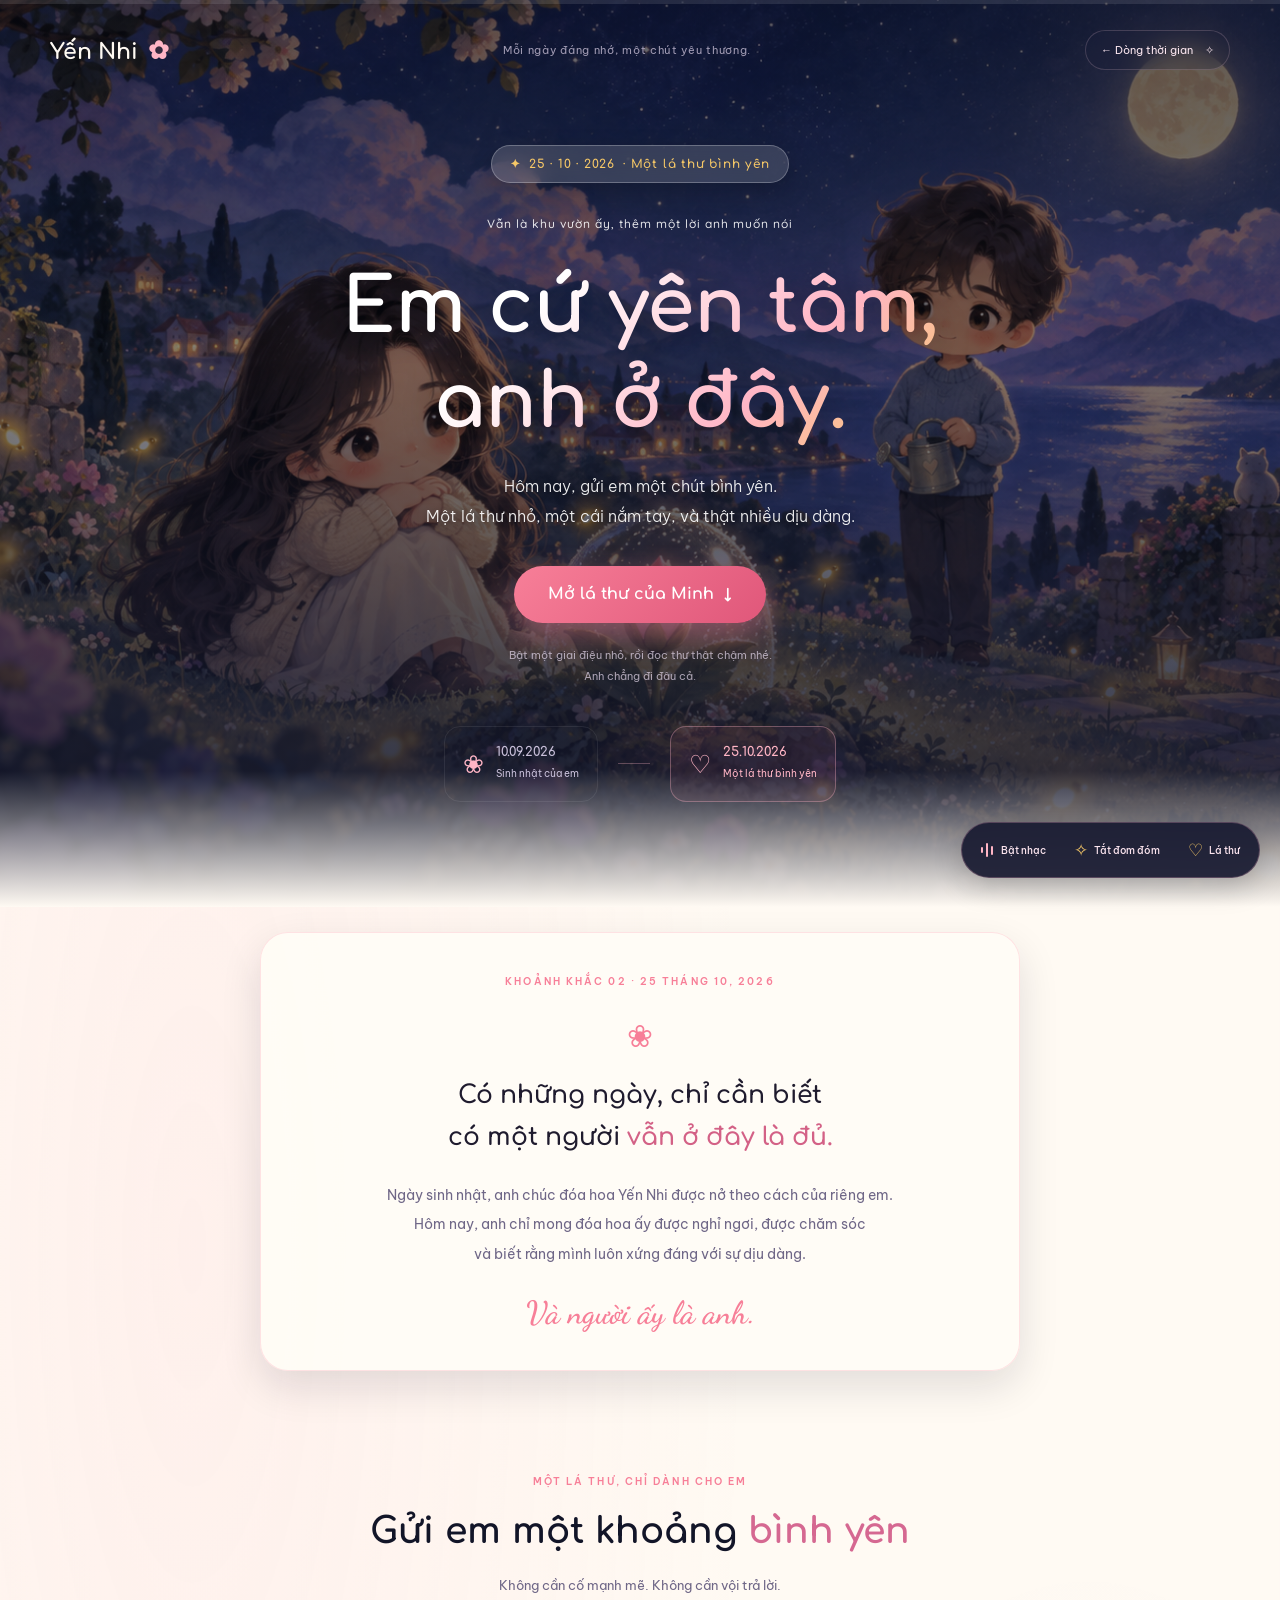
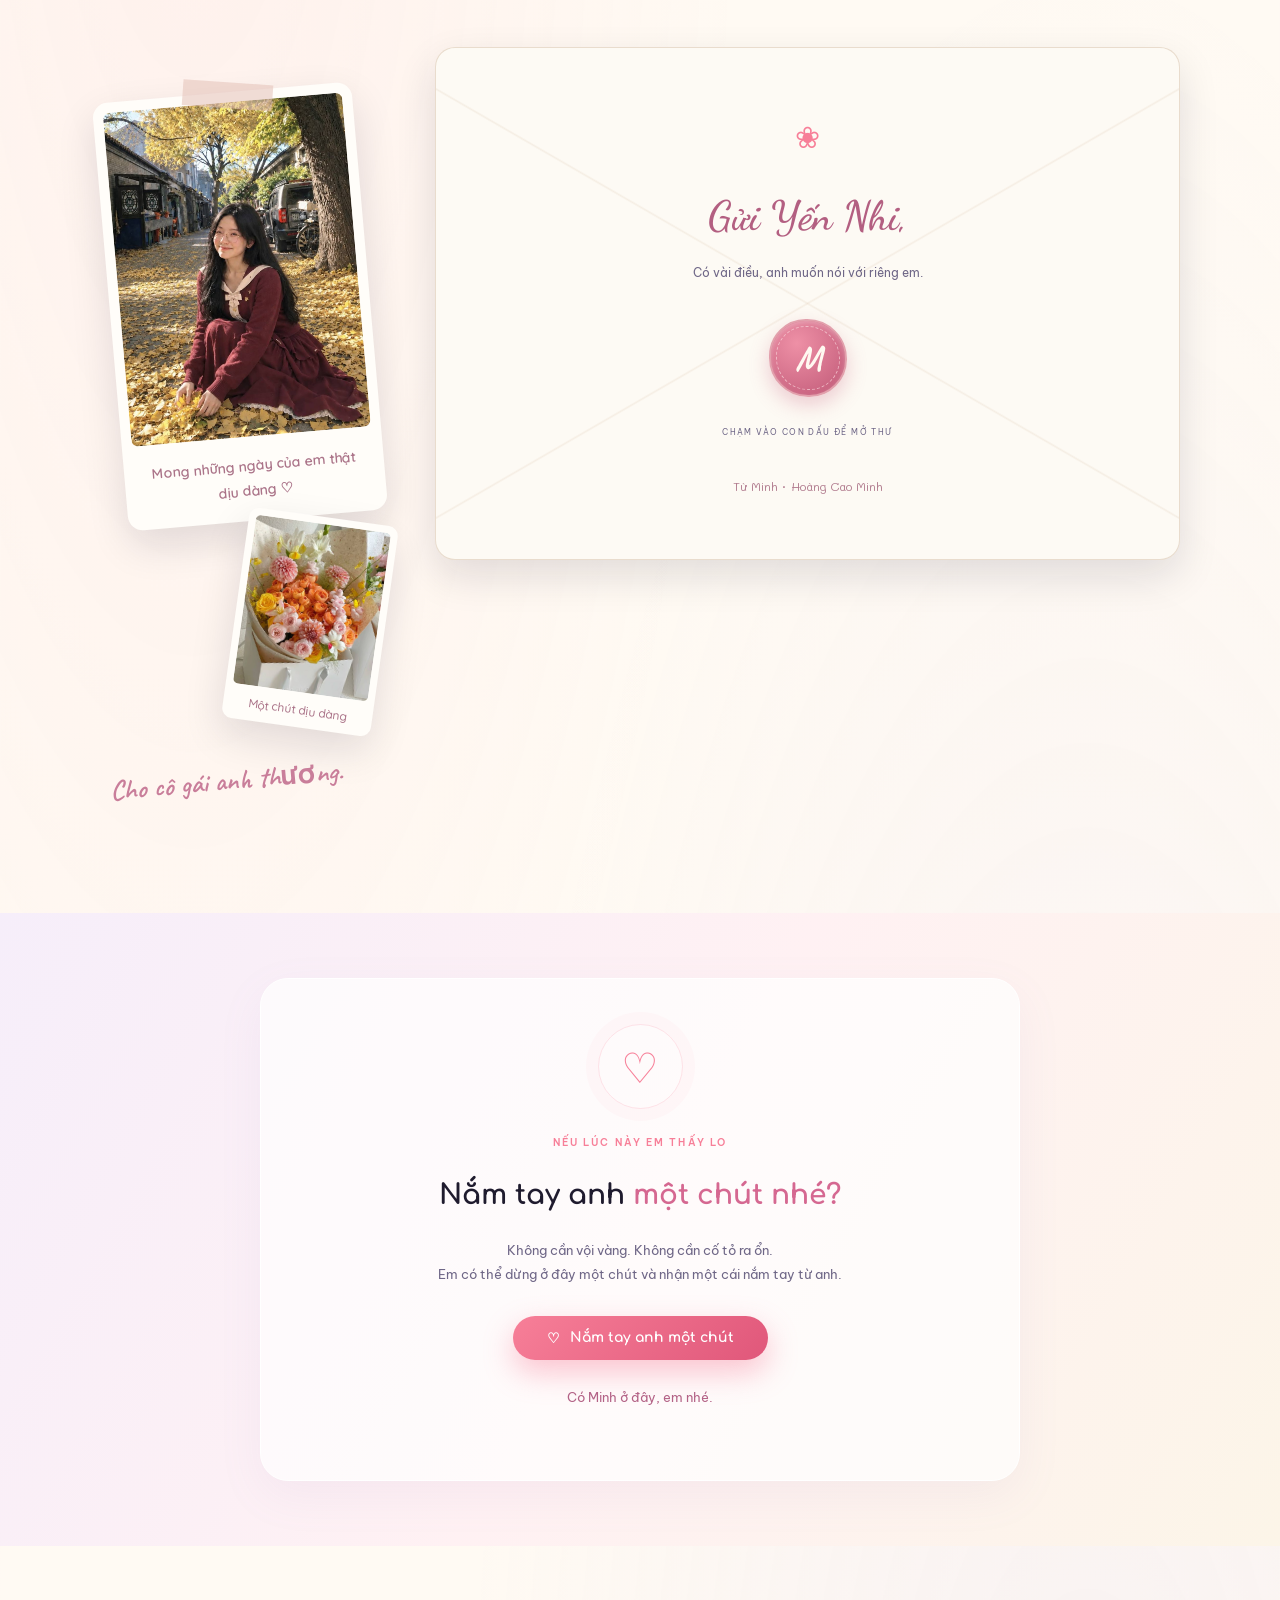
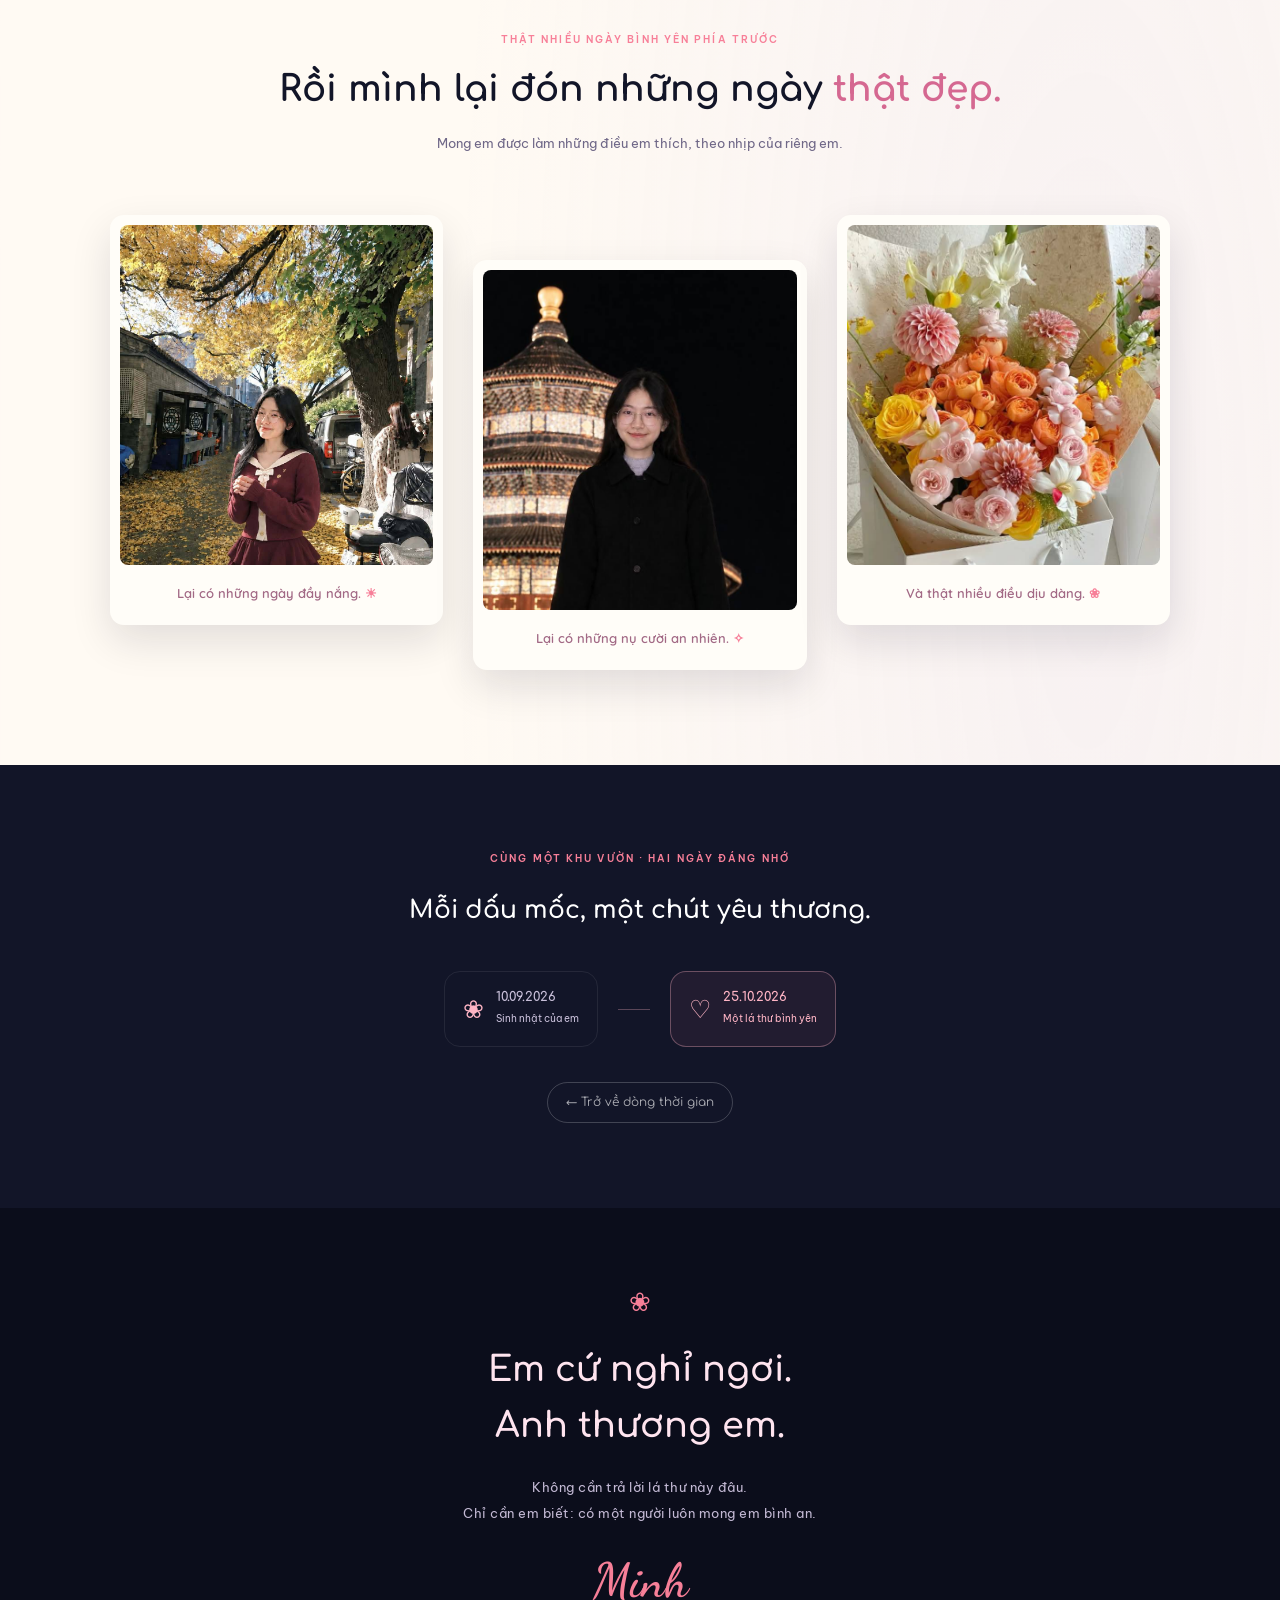
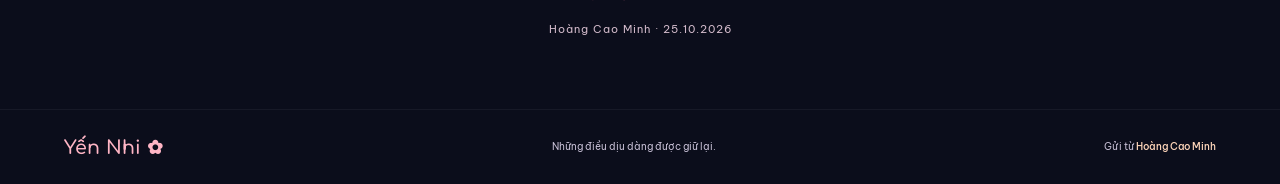
==== commit 42586919: "feat: add A Thousand Years soundtrack and handwritten letters" ====
--- a/binh-yen.html
+++ b/binh-yen.html
@@ -12,11 +12,12 @@
   <link rel="icon" href="assets/images/favicon.ico">
   <link rel="preconnect" href="https://fonts.googleapis.com">
   <link rel="preconnect" href="https://fonts.gstatic.com" crossorigin>
-  <link href="https://fonts.googleapis.com/css2?family=Be+Vietnam+Pro:ital,wght@0,300;0,400;0,500;0,600;0,700;1,400;1,500&family=Caveat:wght@500;600;700&family=Comfortaa:wght@500;600;700&family=Quicksand:wght@500;600;700&display=swap" rel="stylesheet">
+  <link href="https://fonts.googleapis.com/css2?family=Be+Vietnam+Pro:ital,wght@0,300;0,400;0,500;0,600;0,700;1,400;1,500&family=Caveat:wght@500;600;700&family=Comfortaa:wght@500;600;700&family=Quicksand:wght@500;600;700&family=Dancing+Script:wght@500;600;700&family=Mali:wght@400;500&display=swap" rel="stylesheet">
   <link rel="stylesheet" href="css/story.css">
   <link rel="stylesheet" href="css/moments.css">
   <link rel="stylesheet" href="css/letter.css"><script src="js/letter.js" defer></script>
   <script src="js/moments.js" defer></script>
+  <script src="js/music.js" defer></script>
 </head>
 <body class="letter-page">
   <a class="memory-skip" href="#thu">Đến lá thư của Minh</a>
@@ -27,7 +28,8 @@
     <span class="memory-nav__note">Mỗi ngày đáng nhớ, một chút yêu thương.</span>
     <a class="memory-nav__link" href="index.html#cac-moc">← Dòng thời gian <span aria-hidden="true">✧</span></a>
   </header>
-  <nav class="letter-tools" aria-label="Điều khiển trang thư"><button type="button" id="momentLights" aria-pressed="true"><span aria-hidden="true">✧</span><span class="light-label">Tắt đom đóm</span></button><a href="#thu"><span aria-hidden="true">♡</span> Lá thư</a></nav>
+  <nav class="letter-tools" aria-label="Điều khiển trang thư"><button class="music-button" type="button" data-music-toggle aria-pressed="false" aria-controls="momentSong"><span class="music-bars" aria-hidden="true"><i></i><i></i><i></i></span><span data-music-label>Bật nhạc</span></button><button type="button" id="momentLights" aria-pressed="true"><span aria-hidden="true">✧</span><span class="light-label">Tắt đom đóm</span></button><a href="#thu"><span aria-hidden="true">♡</span> Lá thư</a></nav>
+  <audio id="momentSong" autoplay loop preload="auto"><source src="assets/audio/a-thousand-years.mp3" type="audio/mpeg"></audio><p class="sr-only" data-music-status role="status"></p>
   <main>
     <header class="hero moment-hero" id="top" aria-labelledby="letter-hero-title">
       <div class="hero__backdrop" aria-hidden="true"><img class="hero__image" src="assets/images/story/garden-night.png" alt="" fetchpriority="high"><div class="hero__overlay"></div></div>
@@ -37,7 +39,7 @@
         <h1 class="hero__title" id="letter-hero-title">Em cứ yên tâm,<br>anh ở đây.</h1>
         <p class="hero__desc">Hôm nay, gửi em một chút bình yên.<br>Một lá thư nhỏ, một cái nắm tay, và thật nhiều dịu dàng.</p>
         <a class="cta-button" href="#thu">Mở lá thư của Minh <span class="cta-arrow" aria-hidden="true">↓</span></a>
-        <p class="hero-personal-note">Em đọc chậm thôi. Anh chẳng đi đâu cả.</p>
+        <p class="hero-personal-note">Bật một giai điệu nhỏ, rồi đọc thư thật chậm nhé.<br>Anh chẳng đi đâu cả.</p>
         <nav class="moment-switch" aria-label="Chọn khoảnh khắc">
     <a href="sinh-nhat.html" ><span class="moment-switch__icon" aria-hidden="true">❀</span><span><time datetime="2026-09-10">10.09.2026</time><small>Sinh nhật của em</small></span></a>
     <span class="moment-switch__line" aria-hidden="true"></span>
@@ -59,7 +61,7 @@
           <aside class="letter-keepsake" data-reveal><figure class="polaroid"><img src="assets/images/letter/sunshine.jpg" alt="Yến Nhi mỉm cười giữa mùa lá vàng" width="1137" height="1280" loading="lazy"><figcaption>Mong những ngày của em thật dịu dàng ♡</figcaption></figure><figure class="flower-photo"><img src="assets/images/letter/flowers.jpg" width="688" height="1174" alt="Một bó hoa ấm áp gửi em" loading="lazy"><figcaption>Một chút dịu dàng</figcaption></figure><span class="keepsake-note">Cho cô gái anh thương.</span></aside>
           <article class="letter-envelope" id="letter-paper">
             <div class="envelope-invitation" id="envelope-invitation" hidden><span class="envelope-blossom" aria-hidden="true">❀</span><span class="envelope-to">Gửi Yến Nhi,</span><p>Có vài điều, anh muốn nói với riêng em.</p><button class="wax-seal" id="open-letter" type="button" aria-expanded="false" aria-controls="letter-content"><span aria-hidden="true">M</span><span class="sr-only">Mở lá thư của Minh</span></button><span class="envelope-hint">CHẠM VÀO CON DẤU ĐỂ MỞ THƯ</span><span class="envelope-from">Từ Minh · Hoàng Cao Minh</span></div>
-            <div id="letter-content" class="letter-sheet"><div class="paper-top"><span>MINH GỬI YẾN NHI</span><time datetime="2026-10-25">25.10.2026</time></div><span class="letter-paper__decor" aria-hidden="true">❀</span><h2 id="letter-title">Yến Nhi của hôm nay,</h2>
+            <div id="letter-content" class="letter-sheet"><div class="letter-listen"><span>A Thousand Years<small class="music-track-subtitle">Piano &amp; Cello · Dành riêng cho em</small><small class="music-touch-hint" data-music-hint hidden>Chạm “Bật nhạc” để nghe cùng Minh.</small></span><button class="music-button" type="button" data-music-toggle aria-pressed="false" aria-controls="momentSong"><span class="music-bars" aria-hidden="true"><i></i><i></i><i></i></span><span data-music-label>Bật nhạc</span></button></div><div class="paper-top"><span>MINH GỬI YẾN NHI</span><time datetime="2026-10-25">25.10.2026</time></div><span class="letter-paper__decor" aria-hidden="true">❀</span><h2 id="letter-title">Yến Nhi của hôm nay,</h2>
             <div class="letter-body">
 <p>Anh biết hôm nay là một ngày không dễ với em. Trước ca phẫu thuật, có lẽ em có nhiều điều lo lắng, có những nỗi sợ chẳng biết phải nói ra thế nào. Anh viết vài dòng này, để em có một điều nho nhỏ mang theo: <strong>em không phải đi qua ngày hôm nay một mình.</strong></p>
 <p>Ở bên anh, em không cần lúc nào cũng phải mạnh mẽ. Nếu lo thì cứ nói là em lo, nếu mệt thì cứ cho mình nghỉ một chút. Anh vẫn muốn lắng nghe cả những lúc em chẳng biết nói gì.</p>
--- a/css/moments.css
+++ b/css/moments.css
@@ -165,3 +165,43 @@
   *, *::before, *::after { animation: none !important; transition: none !important; }
   [data-reveal].reveal-ready, .reveal { opacity: 1; transform: none; }
 }
+
+/* A quiet, shared soundtrack, with an explicit play button. */
+:root {
+  --font-letter: 'Mali', 'Be Vietnam Pro', cursive;
+  --font-letter-sign: 'Dancing Script', 'Caveat', cursive;
+}
+.moment-music-dock { position: fixed; right: 20px; bottom: 22px; z-index: 600; padding: 7px; border: 1px solid #ffb5c540; background: #15182fe8; backdrop-filter: blur(16px); border-radius: var(--radius-pill); box-shadow: 0 8px 30px #0003; }
+.music-button { display: inline-flex; align-items: center; justify-content: center; gap: 9px; border: 0; border-radius: var(--radius-pill); padding: 11px 16px; background: transparent; color: #fce5ef; font: 500 11px var(--font-main); white-space: nowrap; cursor: pointer; }
+.music-button:hover { background: #ffffff12; }
+.music-button:disabled { cursor: wait; opacity: .65; }
+.music-bars { display: inline-flex; align-items: center; gap: 3px; height: 17px; }
+.music-bars i { display: block; width: 2px; height: 6px; border-radius: 2px; background: var(--blush-pink); }
+.music-bars i:nth-child(2) { height: 14px; }
+.music-bars i:nth-child(3) { height: 9px; }
+.music-playing .music-bars i { animation: music-wave 1s ease-in-out infinite alternate; }
+.music-playing .music-bars i:nth-child(2) { animation-delay: -.4s; }
+.music-playing .music-bars i:nth-child(3) { animation-delay: -.7s; }
+@keyframes music-wave { to { transform: scaleY(.35); } }
+.sender-hand { font-family: var(--font-letter-sign); }
+.birthday-page .letter-body { font-family: var(--font-letter); font-size: 17px; line-height: 2.15; letter-spacing: .1px; }
+.birthday-page .letter-salutation { font: 600 36px/1.5 var(--font-letter-sign); color: #b35f81; }
+.birthday-page .letter-author .sender-hand { font-family: var(--font-letter-sign); font-size: 49px; }
+@media (max-width: 560px) {
+  .moment-music-dock { right: 12px; bottom: 12px; }
+  .music-button { font-size: 10px; padding: 10px 14px; }
+  .birthday-page .letter-body { font-size: 16px; line-height: 2.1; }
+  .birthday-page .letter-salutation { font-size: 32px; }
+}
+@media (prefers-reduced-motion: reduce) { .music-playing .music-bars i { animation: none; } }
+@media print { .moment-music-dock { display: none; } }
+
+/* The dated navigation closes both moments with the same layout. */
+.moment-return { background: var(--night-800); color: #fff; text-align: center; }
+.moment-return h2 { font: 600 25px/1.7 var(--font-cute); margin: 20px 0; }
+.moment-return .back-to-top { margin-top: 35px; font-size: 12px; }
+@media (max-width: 560px) {
+  .moment-return { padding: 50px 22px; }
+  .moment-return h2 { font-size: 23px; }
+  .moment-return .memory-kicker { font-size: 7px; letter-spacing: 1px; }
+}
--- a/css/letter.css
+++ b/css/letter.css
@@ -61,9 +61,6 @@
 .memory-photos img { display: block; width: 100%; height: 340px; border-radius: 8px; object-fit: cover; object-position: center 40%; }
 .memory-photos figcaption { font: 600 13px/1.8 var(--font-display); text-align: center; color: #a26985; padding: 17px 5px 0; }
 .memory-photos figcaption span { color: var(--rose-pink); }
-.moment-return { background: var(--night-800); color: #fff; text-align: center; }
-.moment-return h2 { font: 600 25px/1.7 var(--font-cute); margin: 20px 0; }
-.moment-return .back-to-top { margin-top: 35px; font-size: 12px; }
 .letter-page .epilogue .epilogue-text { font: 600 35px/1.6 var(--font-cute); color: #ffe4ef; }
 .letter-page .epilogue .epilogue-credit { font: 400 13px/2 var(--font-main); color: #c3b9d4; }
 .letter-page .epilogue .sender-full { color: #d2baca; margin-top: 7px; }
@@ -127,9 +124,6 @@
   .memory-photos img { height: 215px; }
   .memory-photos figure:last-child img { height: 265px; }
   .memory-photos figcaption { font-size: 11px; padding-top: 14px; }
-  .moment-return { padding: 50px 22px; }
-  .moment-return h2 { font-size: 23px; }
-  .moment-return .memory-kicker { font-size: 7px; letter-spacing: 1px; }
   .letter-page .epilogue { padding-bottom: 85px; }
   .letter-page .epilogue .epilogue-text { font-size: 30px; }
   .letter-tools { right: 12px !important; bottom: 12px !important; }
@@ -148,3 +142,49 @@
   #letter-content[hidden] { display: block !important; }
   .letter-sheet { border: 0; }
 }
+
+/* Neatly written correspondence, with room for every Vietnamese accent. */
+.letter-sheet { background: linear-gradient(135deg, #fffefc, #fffafc); }
+.letter-sheet h2 { font: 600 41px/1.5 var(--font-letter-sign); color: #b35f81; margin-bottom: 27px; }
+.letter-sheet .letter-body { font-family: var(--font-letter); font-size: 17px; line-height: 2.15; letter-spacing: .1px; color: #62516b; }
+.letter-sheet .letter-body p { margin-bottom: 24px; }
+.letter-sheet .letter-body strong { color: #a65b80; font-weight: 500; }
+.letter-sheet .letter-body blockquote { font: 600 28px/1.7 var(--font-letter-sign); color: #b5688b; background: #fff1f680; border-left-width: 2px; padding: 20px 24px; }
+.letter-sheet .letter-signoff { margin-top: 38px; padding-top: 25px; }
+.letter-signoff .sender-hand { font: 600 60px/1.4 var(--font-letter-sign); margin: 8px 0 5px; }
+.letter-signoff .sender-full { font-family: var(--font-letter); font-size: 14px; letter-spacing: .3px; }
+.letter-sheet .letter-signoff p { font-family: var(--font-letter); font-size: 12px; line-height: 1.9; }
+.envelope-to { font: 600 41px/1.5 var(--font-letter-sign); color: #b35f81; }
+.envelope-from { font-family: var(--font-letter); font-size: 12px; }
+.letter-listen { display: flex; align-items: center; justify-content: space-between; gap: 12px; padding: 11px 13px; background: #f6edf7; border: 1px solid #e8d8ed; border-radius: 12px; margin: 0 0 27px; }
+.letter-listen > span { font: 400 11px/1.8 var(--font-main); color: #a07697; }
+.letter-listen .music-button { color: #a45f86; background: #fff8; padding: 9px 12px; font-size: 10px; flex-shrink: 0; }
+.letter-listen .music-button:hover { background: #fff; }
+.letter-page .letter-tools > .music-button { gap: 8px; }
+.letter-tools .music-bars { height: 15px; }
+@media (max-width: 560px) {
+  .letter-sheet h2 { font-size: 34px; margin-bottom: 24px; }
+  .letter-sheet .letter-body { font-size: 16px; line-height: 2.15; letter-spacing: 0; }
+  .letter-sheet .letter-body p { margin-bottom: 23px; }
+  .letter-sheet .letter-body blockquote { font-size: 25px; line-height: 1.7; padding: 17px 18px; }
+  .letter-signoff .sender-hand { font-size: 55px; }
+  .letter-signoff .sender-full { font-size: 13px; }
+  .letter-sheet .letter-signoff p { font-size: 11px; }
+  .envelope-to { font-size: 36px; }
+  .envelope-from { font-size: 11px; }
+  .letter-listen { padding: 10px; gap: 8px; }
+  .letter-listen > span { font-size: 9px; }
+  .letter-listen .music-button { font-size: 9px; gap: 7px; padding: 9px; }
+  .letter-tools > button, .letter-tools > a { padding: 9px 10px; font-size: 9px; }
+}
+@media (max-width: 360px) {
+  .letter-sheet h2 { font-size: 30px; }
+  .letter-sheet .letter-body { font-size: 16px; }
+  .letter-sheet .letter-body blockquote { font-size: 23px; padding: 15px; }
+  .letter-tools > button, .letter-tools > a { padding: 9px 8px; }
+  .letter-listen { flex-direction: column; text-align: center; }
+}
+@media print { .letter-listen { display: none; } }
+.music-track-subtitle { display: block; font-size: 9px; color: #ae8aa4; margin-top: 3px; }
+.music-touch-hint { display: block; font-size: 9px; color: #b56688; margin-top: 5px; }
+@media (max-width: 560px) { .music-track-subtitle, .music-touch-hint { font-size: 8px; } }
